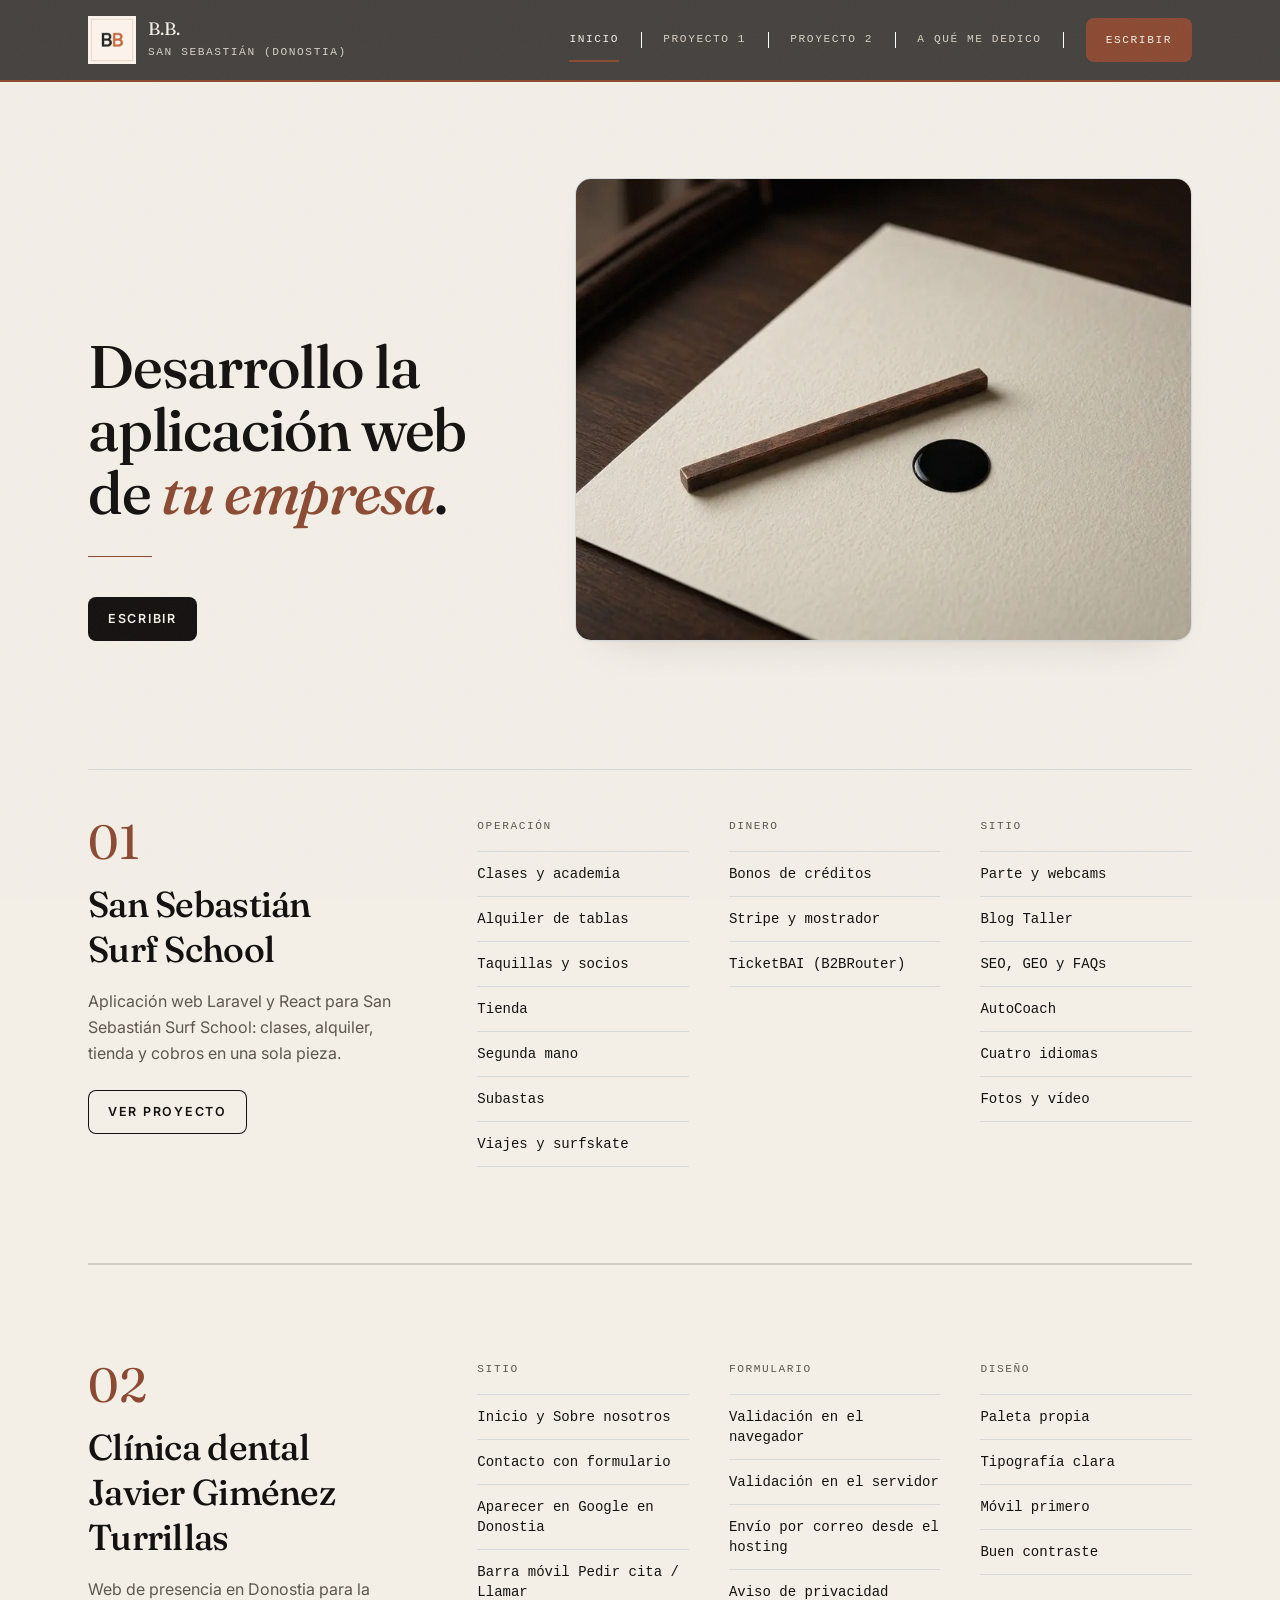
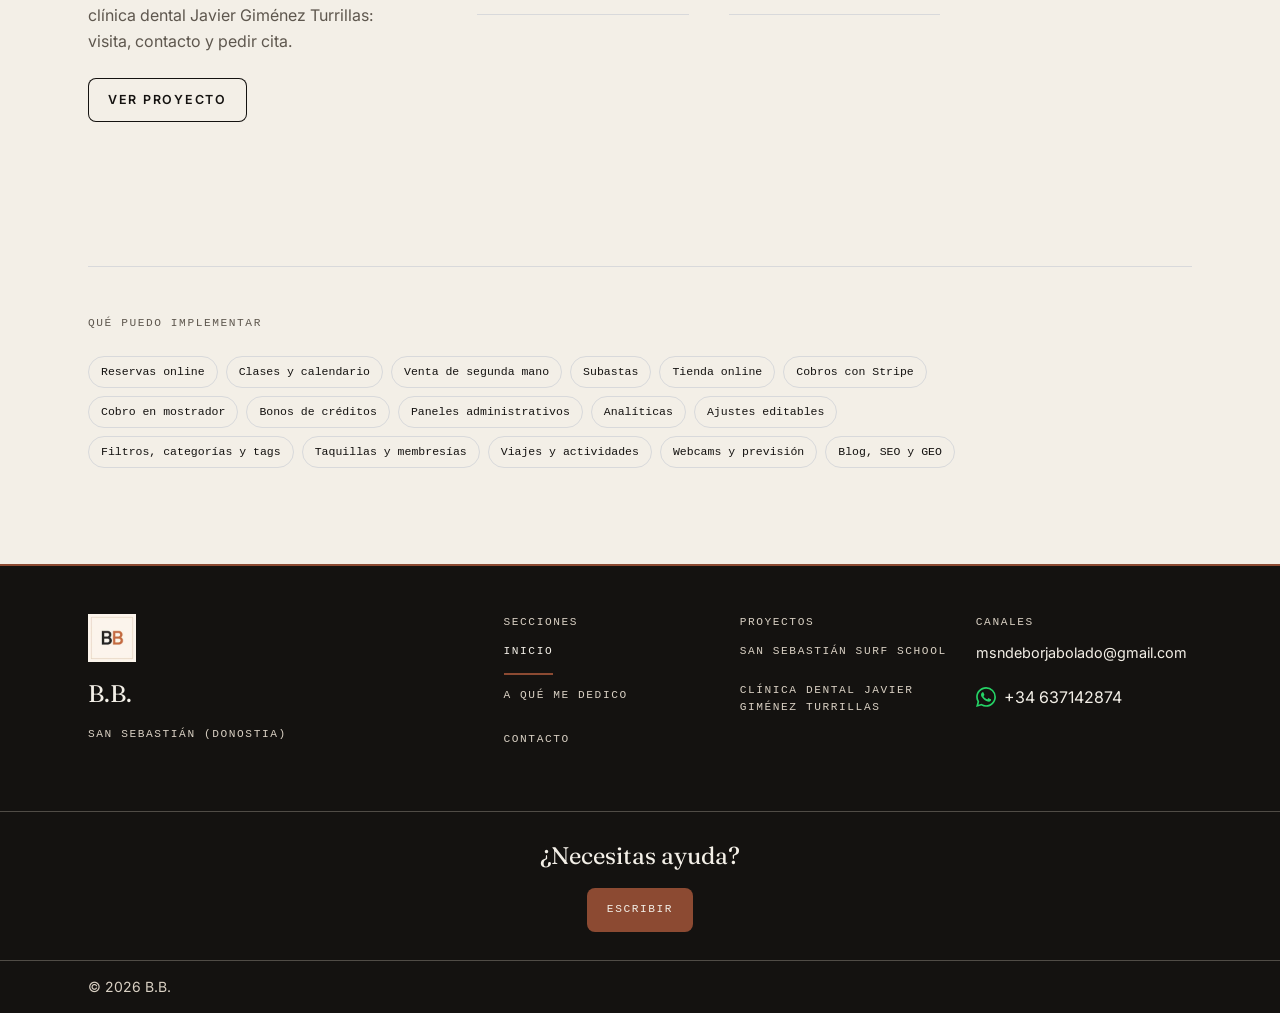
==== index.html @ 78222573 "Ficha clínica: rendimiento Lighthouse en lugar de «no se inventa». Co-authored-by: Cursor <cursorage" ====
<!DOCTYPE html><html lang="es"><head><meta charset="utf-8"><meta name="viewport" content="width=device-width"><meta name="description" content="Desarrollo la aplicación web de tu empresa en San Sebastián. Reservas, pagos, tienda y operativa en una sola pieza. Caso: San Sebastián Surf School."><link rel="preconnect" href="https://fonts.googleapis.com"><link rel="preconnect" href="https://fonts.gstatic.com" crossorigin><link rel="preload" as="style" href="https://fonts.googleapis.com/css2?family=Fraunces:ital,opsz,wght@0,9..144,300..700;1,9..144,300..700&family=Inter:wght@400;500;600;700&display=swap"><link href="https://fonts.googleapis.com/css2?family=Fraunces:ital,opsz,wght@0,9..144,300..700;1,9..144,300..700&family=Inter:wght@400;500;600;700&display=swap" rel="stylesheet" media="print" onload="this.media='all'"><noscript><link href="https://fonts.googleapis.com/css2?family=Fraunces:ital,opsz,wght@0,9..144,300..700;1,9..144,300..700&family=Inter:wght@400;500;600;700&display=swap" rel="stylesheet"></noscript><link rel="icon" type="image/png" href="/imagenes/logo-bb-32.png"><title>B.B. — Desarrollo de aplicaciones web en San Sebastián</title><meta property="og:type" content="website"><meta property="og:site_name" content="B.B."><meta property="og:title" content="B.B. — Desarrollo de aplicaciones web en San Sebastián"><meta property="og:description" content="Desarrollo la aplicación web de tu empresa en San Sebastián. Reservas, pagos, tienda y operativa en una sola pieza. Caso: San Sebastián Surf School."><meta property="og:locale" content="es_ES"><meta property="og:image" content="/imagenes/estudio-mesa.webp"><meta name="twitter:card" content="summary_large_image"><link rel="stylesheet" href="/_astro/Base.Cis2TcaR.css"></head><body class="flex min-h-dvh flex-col bg-paper text-ink antialiased"><div class="grain" aria-hidden="true"></div><div id="progreso" class="progress" aria-hidden="true"></div><a href="#contenido" class="sr-only focus:not-sr-only focus:absolute focus:left-4 focus:top-4 focus:z-10 focus:bg-paper focus:px-3 focus:py-2 focus:text-ink">Saltar al contenido</a><header id="cabecera" class="sticky top-0 z-50 border-b-2 border-accent glass-nav text-paper"><div class="mx-auto flex max-w-6xl items-center justify-between gap-x-8 px-6 py-4"><a href="/" class="inline-flex min-h-11 items-center gap-3"><img src="/imagenes/logo-bb.webp" alt="" width="48" height="48" class="h-12 w-12" decoding="async"><span><span class="block font-serif text-lg leading-none">B.B.</span><span class="kicker mt-1.5 block text-sand">San Sebastián (Donostia)</span></span></a><button type="button" id="menu-btn" class="menu-btn" aria-controls="menu-panel" aria-expanded="false" aria-label="Abrir menú"><span class="menu-btn-bars" aria-hidden="true"><span></span><span></span><span></span></span></button><nav id="menu-panel" class="site-nav" aria-label="Secciones"><ul class="nav-list"><li><a href="/" class="nav-link" aria-current="page">Inicio</a></li><li><a href="/proyectos/s4" class="nav-link">Proyecto 1</a></li><li><a href="/proyectos/clinica-dental-javier" class="nav-link">Proyecto 2</a></li><li><a href="/sobre" class="nav-link">A qué me dedico</a></li><li><a href="/contacto" class="btn-copper">Escribir</a></li></ul></nav></div></header><main id="contenido" class="mx-auto w-full max-w-6xl flex-1 px-6 py-16 md:py-24"><script type="application/ld+json">{"@context":"https://schema.org","@type":"ProfilePage","mainEntity":{"@type":"Person","name":"B.B.","jobTitle":"Desarrollador de aplicaciones web","description":"Desarrollo la aplicación web de tu empresa.","workLocation":{"@type":"Place","name":"San Sebastián (Donostia)"},"email":"mailto:msndeborjabolado@gmail.com","telephone":"+34 637142874","knowsLanguage":"es"}}</script><div class="grid items-end gap-12 lg:grid-cols-12 lg:gap-16"><div class="lg:col-span-5"><h1 class="font-serif text-5xl font-medium leading-[1.05] tracking-tight md:text-6xl" data-reveal>Desarrollo la aplicación web de <em class="em">tu empresa</em>.</h1><span class="mt-8 block h-px w-16 bg-accent" aria-hidden="true" data-reveal style="--rd:0.16s"></span><p class="mt-10" data-reveal style="--rd:0.24s"><a href="/contacto" class="btn">Escribir</a></p></div><figure class="lg:col-span-7" data-reveal style="--rd:0.16s"><img src="/imagenes/estudio-mesa.webp" srcset="/imagenes/estudio-mesa-800.webp 800w, /imagenes/estudio-mesa.webp 1200w" sizes="(max-width: 1024px) 100vw, 58vw" alt="Hoja de papel, una barra de cobre y un punto de tinta sobre mesa oscura." width="1200" height="900" class="aspect-[4/3] w-full object-cover" fetchpriority="high" decoding="async"></figure></div><section class="mt-24 border-t border-line pt-12 md:mt-32" aria-label="Proyectos"><ul data-reveal><li class="pb-16 md:pb-24"><div class="grid gap-10 lg:grid-cols-12 lg:items-start lg:gap-16"><div class="lg:col-span-4"><p class="font-serif text-5xl text-accent">01</p><h3 class="mt-4 font-serif text-4xl font-medium leading-tight tracking-tight"><a href="/proyectos/s4" class="group inline-flex items-baseline gap-3 no-underline hover:text-accent"><span>San Sebastián Surf School</span><span class="inline-block -translate-x-1 text-accent opacity-0 transition-all duration-300 group-hover:translate-x-0 group-hover:opacity-100" aria-hidden="true">→</span></a></h3><p class="mt-4 max-w-md leading-relaxed text-muted">Aplicación web Laravel y React para San Sebastián Surf School: clases, alquiler, tienda y cobros en una sola pieza.</p><p class="mt-6"><a href="/proyectos/s4" class="btn-line">Ver proyecto</a></p></div><div class="grid gap-10 sm:grid-cols-3 lg:col-span-8"><div><p class="kicker text-muted">Operación</p><ul class="mt-4 border-t border-line"><li class="border-b border-line py-3 font-mono text-sm text-ink">Clases y academia</li><li class="border-b border-line py-3 font-mono text-sm text-ink">Alquiler de tablas</li><li class="border-b border-line py-3 font-mono text-sm text-ink">Taquillas y socios</li><li class="border-b border-line py-3 font-mono text-sm text-ink">Tienda</li><li class="border-b border-line py-3 font-mono text-sm text-ink">Segunda mano</li><li class="border-b border-line py-3 font-mono text-sm text-ink">Subastas</li><li class="border-b border-line py-3 font-mono text-sm text-ink">Viajes y surfskate</li></ul></div><div><p class="kicker text-muted">Dinero</p><ul class="mt-4 border-t border-line"><li class="border-b border-line py-3 font-mono text-sm text-ink">Bonos de créditos</li><li class="border-b border-line py-3 font-mono text-sm text-ink">Stripe y mostrador</li><li class="border-b border-line py-3 font-mono text-sm text-ink">TicketBAI (B2BRouter)</li></ul></div><div><p class="kicker text-muted">Sitio</p><ul class="mt-4 border-t border-line"><li class="border-b border-line py-3 font-mono text-sm text-ink">Parte y webcams</li><li class="border-b border-line py-3 font-mono text-sm text-ink">Blog Taller</li><li class="border-b border-line py-3 font-mono text-sm text-ink">SEO, GEO y FAQs</li><li class="border-b border-line py-3 font-mono text-sm text-ink">AutoCoach</li><li class="border-b border-line py-3 font-mono text-sm text-ink">Cuatro idiomas</li><li class="border-b border-line py-3 font-mono text-sm text-ink">Fotos y vídeo</li></ul></div></div></div></li><li class="border-t-2 border-ink/15 py-16 md:py-24"><div class="grid gap-10 lg:grid-cols-12 lg:items-start lg:gap-16"><div class="lg:col-span-4"><p class="font-serif text-5xl text-accent">02</p><h3 class="mt-4 font-serif text-4xl font-medium leading-tight tracking-tight"><a href="/proyectos/clinica-dental-javier" class="group inline-flex items-baseline gap-3 no-underline hover:text-accent"><span>Clínica dental Javier Giménez Turrillas</span><span class="inline-block -translate-x-1 text-accent opacity-0 transition-all duration-300 group-hover:translate-x-0 group-hover:opacity-100" aria-hidden="true">→</span></a></h3><p class="mt-4 max-w-md leading-relaxed text-muted">Web de presencia en Donostia para la clínica dental Javier Giménez Turrillas: visita, contacto y pedir cita.</p><p class="mt-6"><a href="/proyectos/clinica-dental-javier" class="btn-line">Ver proyecto</a></p></div><div class="grid gap-10 sm:grid-cols-3 lg:col-span-8"><div><p class="kicker text-muted">Sitio</p><ul class="mt-4 border-t border-line"><li class="border-b border-line py-3 font-mono text-sm text-ink">Inicio y Sobre nosotros</li><li class="border-b border-line py-3 font-mono text-sm text-ink">Contacto con formulario</li><li class="border-b border-line py-3 font-mono text-sm text-ink">Aparecer en Google en Donostia</li><li class="border-b border-line py-3 font-mono text-sm text-ink">Barra móvil Pedir cita / Llamar</li></ul></div><div><p class="kicker text-muted">Formulario</p><ul class="mt-4 border-t border-line"><li class="border-b border-line py-3 font-mono text-sm text-ink">Validación en el navegador</li><li class="border-b border-line py-3 font-mono text-sm text-ink">Validación en el servidor</li><li class="border-b border-line py-3 font-mono text-sm text-ink">Envío por correo desde el hosting</li><li class="border-b border-line py-3 font-mono text-sm text-ink">Aviso de privacidad</li></ul></div><div><p class="kicker text-muted">Diseño</p><ul class="mt-4 border-t border-line"><li class="border-b border-line py-3 font-mono text-sm text-ink">Paleta propia</li><li class="border-b border-line py-3 font-mono text-sm text-ink">Tipografía clara</li><li class="border-b border-line py-3 font-mono text-sm text-ink">Móvil primero</li><li class="border-b border-line py-3 font-mono text-sm text-ink">Buen contraste</li></ul></div></div></div></li></ul></section><section class="mt-8 border-t border-line pt-12 md:mt-12" aria-labelledby="servicios"><h2 id="servicios" class="kicker text-muted">Qué puedo implementar</h2><ul class="mt-6 flex max-w-4xl flex-wrap gap-2"><li class="chip-wrap"><button type="button" class="chip" aria-describedby="servicio-tip-0" aria-expanded="false" data-chip-tip>Reservas online</button><div class="chip-tip" id="servicio-tip-0" role="tooltip"><p class="chip-tip-title">¿A qué me refiero?</p><p class="chip-tip-body">Que el cliente reserve desde la web: franjas, disponibilidad y confirmación, sin depender del teléfono.</p></div></li><li class="chip-wrap"><button type="button" class="chip" aria-describedby="servicio-tip-1" aria-expanded="false" data-chip-tip>Clases y calendario</button><div class="chip-tip" id="servicio-tip-1" role="tooltip"><p class="chip-tip-title">¿A qué me refiero?</p><p class="chip-tip-body">Horarios, plazas y tipos de alumno (guest, socio, VIP) en un calendario que el gestor puede operar.</p></div></li><li class="chip-wrap"><button type="button" class="chip" aria-describedby="servicio-tip-2" aria-expanded="false" data-chip-tip>Venta de segunda mano</button><div class="chip-tip" id="servicio-tip-2" role="tooltip"><p class="chip-tip-title">¿A qué me refiero?</p><p class="chip-tip-body">Catálogo de material usado con estados (disponible, reservada, vendida) y gestión desde el panel.</p></div></li><li class="chip-wrap"><button type="button" class="chip" aria-describedby="servicio-tip-3" aria-expanded="false" data-chip-tip>Subastas</button><div class="chip-tip" id="servicio-tip-3" role="tooltip"><p class="chip-tip-title">¿A qué me refiero?</p><p class="chip-tip-body">Lotes con pujas, cierre, adjudicación y cobro al ganador — online o en metálico.</p></div></li><li class="chip-wrap"><button type="button" class="chip" aria-describedby="servicio-tip-4" aria-expanded="false" data-chip-tip>Tienda online</button><div class="chip-tip" id="servicio-tip-4" role="tooltip"><p class="chip-tip-title">¿A qué me refiero?</p><p class="chip-tip-body">Catálogo, ficha, carrito y pedido: el cliente compra y tú marcas la entrega.</p></div></li><li class="chip-wrap"><button type="button" class="chip" aria-describedby="servicio-tip-5" aria-expanded="false" data-chip-tip>Cobros con Stripe</button><div class="chip-tip" id="servicio-tip-5" role="tooltip"><p class="chip-tip-title">¿A qué me refiero?</p><p class="chip-tip-body">Pago con tarjeta en la web, webhooks y recibo. El dinero entra sin cuadrar a mano.</p></div></li><li class="chip-wrap"><button type="button" class="chip" aria-describedby="servicio-tip-6" aria-expanded="false" data-chip-tip>Cobro en mostrador</button><div class="chip-tip" id="servicio-tip-6" role="tooltip"><p class="chip-tip-title">¿A qué me refiero?</p><p class="chip-tip-body">Datáfono o efectivo en el local, con ticket y enlace a la operativa del día.</p></div></li><li class="chip-wrap"><button type="button" class="chip" aria-describedby="servicio-tip-7" aria-expanded="false" data-chip-tip>Bonos de créditos</button><div class="chip-tip" id="servicio-tip-7" role="tooltip"><p class="chip-tip-title">¿A qué me refiero?</p><p class="chip-tip-body">Packs de créditos para clases u otros servicios, con saldo y cortesías desde admin.</p></div></li><li class="chip-wrap"><button type="button" class="chip" aria-describedby="servicio-tip-8" aria-expanded="false" data-chip-tip>Paneles administrativos</button><div class="chip-tip" id="servicio-tip-8" role="tooltip"><p class="chip-tip-title">¿A qué me refiero?</p><p class="chip-tip-body">La trastienda: usuarios, pedidos, equipo, tareas del día y el resto de la operativa.</p></div></li><li class="chip-wrap"><button type="button" class="chip" aria-describedby="servicio-tip-9" aria-expanded="false" data-chip-tip>Analíticas</button><div class="chip-tip" id="servicio-tip-9" role="tooltip"><p class="chip-tip-title">¿A qué me refiero?</p><p class="chip-tip-body">Informes de ingresos, KPIs y deuda: ver qué rinde sin exportar a Excel a ciegas.</p></div></li><li class="chip-wrap"><button type="button" class="chip" aria-describedby="servicio-tip-10" aria-expanded="false" data-chip-tip>Ajustes editables</button><div class="chip-tip" id="servicio-tip-10" role="tooltip"><p class="chip-tip-title">¿A qué me refiero?</p><p class="chip-tip-body">Logo, slogan, teléfonos, redes, personal activo/inactivo y otros datos de la empresa, cambiables desde un panel sin tocar código.</p></div></li><li class="chip-wrap"><button type="button" class="chip" aria-describedby="servicio-tip-11" aria-expanded="false" data-chip-tip>Filtros, categorías y tags</button><div class="chip-tip" id="servicio-tip-11" role="tooltip"><p class="chip-tip-title">¿A qué me refiero?</p><p class="chip-tip-body">Que organices el catálogo o el contenido a tu manera: crear, editar y cruzar filtros, categorías y etiquetas desde el panel.</p></div></li><li class="chip-wrap"><button type="button" class="chip" aria-describedby="servicio-tip-12" aria-expanded="false" data-chip-tip>Taquillas y membresías</button><div class="chip-tip" id="servicio-tip-12" role="tooltip"><p class="chip-tip-title">¿A qué me refiero?</p><p class="chip-tip-body">Planes, cuotas, ocupación, alta/baja y membresía VIP (con taquilla virtual si hace falta).</p></div></li><li class="chip-wrap"><button type="button" class="chip" aria-describedby="servicio-tip-13" aria-expanded="false" data-chip-tip>Viajes y actividades</button><div class="chip-tip" id="servicio-tip-13" role="tooltip"><p class="chip-tip-title">¿A qué me refiero?</p><p class="chip-tip-body">Inscripción a trips u otras actividades, con confirmación de asistencia o reembolso.</p></div></li><li class="chip-wrap"><button type="button" class="chip" aria-describedby="servicio-tip-14" aria-expanded="false" data-chip-tip>Webcams y previsión</button><div class="chip-tip" id="servicio-tip-14" role="tooltip"><p class="chip-tip-title">¿A qué me refiero?</p><p class="chip-tip-body">Cámaras de la playa, parte del día y previsión: el cliente decide si sale al agua.</p></div></li><li class="chip-wrap"><button type="button" class="chip" aria-describedby="servicio-tip-15" aria-expanded="false" data-chip-tip>Blog, SEO y GEO</button><div class="chip-tip" id="servicio-tip-15" role="tooltip"><p class="chip-tip-title">¿A qué me refiero?</p><p class="chip-tip-body">Contenidos y fichas locales (títulos, Schema, FAQs) para que te encuentren en tu zona.</p></div></li></ul></section><script type="module">var e=document.querySelectorAll(`.chip-wrap`);e.forEach(t=>{let n=t.querySelector(`[data-chip-tip]`);n instanceof HTMLButtonElement&&n.addEventListener(`click`,r=>{r.stopPropagation();let i=t.classList.toggle(`is-open`);n.setAttribute(`aria-expanded`,i?`true`:`false`),e.forEach(e=>{if(e===t)return;e.classList.remove(`is-open`);let n=e.querySelector(`[data-chip-tip]`);n instanceof HTMLButtonElement&&n.setAttribute(`aria-expanded`,`false`)})})}),document.addEventListener(`click`,()=>{e.forEach(e=>{e.classList.remove(`is-open`);let t=e.querySelector(`[data-chip-tip]`);t instanceof HTMLButtonElement&&t.setAttribute(`aria-expanded`,`false`)})});</script></main><footer class="site-footer border-t-2 border-accent bg-ink text-paper"><div class="footer-grid mx-auto max-w-6xl px-6 py-10 md:py-12"><div class="footer-brand"><img src="/imagenes/logo-bb.webp" alt="" width="48" height="48" class="h-12 w-12" decoding="async" loading="lazy"><p class="mt-4 font-serif text-2xl">B.B.</p><p class="kicker mt-4 text-sand">San Sebastián (Donostia)</p></div><div class="footer-cols"><div><p class="kicker text-sand">Secciones</p><ul class="footer-list mt-3"><li><a class="nav-link" href="/" aria-current="page">Inicio</a></li><li><a class="nav-link" href="/sobre">A qué me dedico</a></li><li><a class="nav-link" href="/contacto">Contacto</a></li></ul></div><div><p class="kicker text-sand">Proyectos</p><ul class="footer-list mt-3"><li><a class="nav-link" href="/proyectos/s4">San Sebastián Surf School</a></li><li><a class="nav-link" href="/proyectos/clinica-dental-javier">Clínica dental Javier Giménez Turrillas</a></li></ul></div><div class="footer-canales"><p class="kicker text-sand">Canales</p><ul class="footer-list mt-3"><li><a class="chrome-link footer-mail" href="mailto:msndeborjabolado@gmail.com">msndeborjabolado@gmail.com</a></li><li><a class="chrome-link gap-2" href="https://wa.me/34637142874" aria-label="WhatsApp +34 637142874"><svg viewBox="0 0 24 24" fill="currentColor" class="wa-mark h-5 w-5 shrink-0" aria-hidden="true"><path d="M17.472 14.382c-.297-.149-1.758-.867-2.03-.967-.273-.099-.471-.148-.67.15-.197.297-.767.966-.94 1.164-.173.199-.347.223-.644.075-.297-.15-1.255-.463-2.39-1.475-.883-.788-1.48-1.761-1.653-2.059-.173-.297-.018-.458.13-.606.134-.133.297-.347.446-.52.149-.174.198-.298.297-.497.1-.198.05-.371-.025-.52-.075-.149-.669-1.612-.916-2.207-.242-.579-.487-.5-.669-.51-.173-.008-.371-.01-.57-.01-.198 0-.52.074-.792.372-.272.297-1.04 1.016-1.04 2.479 0 1.462 1.065 2.875 1.213 3.074.149.198 2.096 3.2 5.077 4.487.709.306 1.262.489 1.694.625.712.227 1.36.195 1.871.118.571-.085 1.758-.719 2.006-1.413.248-.694.248-1.289.173-1.413-.074-.124-.272-.198-.57-.347m-5.421 7.403h-.004a9.87 9.87 0 01-5.031-1.378l-.361-.214-3.741.982.998-3.648-.235-.374a9.86 9.86 0 01-1.51-5.26c.001-5.45 4.436-9.884 9.888-9.884 2.64 0 5.122 1.03 6.988 2.898a9.825 9.825 0 012.893 6.994c-.003 5.45-4.437 9.884-9.885 9.884m8.413-18.297A11.815 11.815 0 0012.05 0C5.495 0 .16 5.335.157 11.892c0 2.096.547 4.142 1.588 5.945L.057 24l6.305-1.654a11.882 11.882 0 005.683 1.448h.005c6.554 0 11.89-5.335 11.893-11.893a11.821 11.821 0 00-3.48-8.413z"></path></svg><span>+34 637142874</span></a></li></ul></div></div></div><div class="border-t border-sand/30"><div class="footer-cta mx-auto flex max-w-6xl flex-col items-center gap-4 px-6 py-7 text-center"><p class="font-serif text-xl sm:text-2xl">¿Necesitas ayuda?</p><a href="/contacto" class="btn-copper">Escribir</a></div></div><div class="border-t border-sand/30"><p class="mx-auto max-w-6xl px-6 py-4 text-center text-sm text-sand sm:text-left">© 2026 B.B.</p></div></footer><script>
      // Sombra de la cabecera al hacer scroll
      const cabecera = document.getElementById('cabecera');
      const onScroll = () => {
        if (cabecera) cabecera.classList.toggle('scrolled', window.scrollY > 6);
      };
      onScroll();
      addEventListener('scroll', onScroll, { passive: true });

      // Barra de progreso de lectura
      const progreso = document.getElementById('progreso');
      if (progreso) {
        const pintar = () => {
          const doc = document.documentElement;
          const max = doc.scrollHeight - doc.clientHeight;
          const ratio = max > 0 ? doc.scrollTop / max : 0;
          progreso.style.transform = `scaleX(${ratio})`;
        };
        pintar();
        addEventListener('scroll', pintar, { passive: true });
        addEventListener('resize', pintar, { passive: true });
      }

      // Menú móvil (tres rayas)
      const menuBtn = document.getElementById('menu-btn');
      const menuPanel = document.getElementById('menu-panel');
      if (menuBtn && menuPanel && cabecera) {
        const cerrar = () => {
          cabecera.classList.remove('menu-open');
          menuBtn.setAttribute('aria-expanded', 'false');
          menuBtn.setAttribute('aria-label', 'Abrir menú');
        };
        const abrir = () => {
          cabecera.classList.add('menu-open');
          menuBtn.setAttribute('aria-expanded', 'true');
          menuBtn.setAttribute('aria-label', 'Cerrar menú');
        };
        menuBtn.addEventListener('click', () => {
          if (cabecera.classList.contains('menu-open')) cerrar();
          else abrir();
        });
        menuPanel.querySelectorAll('a').forEach((a) => a.addEventListener('click', cerrar));
        addEventListener('keydown', (e) => {
          if (e.key === 'Escape') cerrar();
        });
        addEventListener(
          'resize',
          () => {
            if (window.matchMedia('(min-width: 901px)').matches) cerrar();
          },
          { passive: true },
        );
      }
    </script></body></html>
---- _astro/Base.Cis2TcaR.css ----
/*! tailwindcss v4.3.3 | MIT License | https://tailwindcss.com */
@layer properties{@supports (((-webkit-hyphens:none)) and (not (margin-trim:inline))) or ((-moz-orient:inline) and (not (color:rgb(from red r g b)))){*,:before,:after,::backdrop{--tw-translate-x:0;--tw-translate-y:0;--tw-translate-z:0;--tw-rotate-x:initial;--tw-rotate-y:initial;--tw-rotate-z:initial;--tw-skew-x:initial;--tw-skew-y:initial;--tw-space-y-reverse:0;--tw-divide-y-reverse:0;--tw-border-style:solid;--tw-leading:initial;--tw-font-weight:initial;--tw-tracking:initial;--tw-outline-style:solid;--tw-blur:initial;--tw-brightness:initial;--tw-contrast:initial;--tw-grayscale:initial;--tw-hue-rotate:initial;--tw-invert:initial;--tw-opacity:initial;--tw-saturate:initial;--tw-sepia:initial;--tw-drop-shadow:initial;--tw-drop-shadow-color:initial;--tw-drop-shadow-alpha:100%;--tw-drop-shadow-size:initial;--tw-duration:initial;--tw-ease:initial}}}@layer theme{:root,:host{--font-sans:"Inter", system-ui, sans-serif;--font-serif:"Fraunces", "Iowan Old Style", Georgia, serif;--font-mono:ui-monospace, "Cascadia Mono", "Segoe UI Mono", Consolas, monospace;--color-red-700:oklch(50.5% .213 27.518);--color-orange-50:oklch(98% .016 73.684);--color-orange-700:oklch(55.3% .195 38.402);--color-amber-50:oklch(98.7% .022 95.277);--color-lime-400:oklch(84.1% .238 128.85);--color-green-700:oklch(52.7% .154 150.069);--color-teal-600:oklch(60% .118 184.704);--color-cyan-500:oklch(71.5% .143 215.221);--color-blue-200:oklch(88.2% .059 254.128);--color-blue-900:oklch(37.9% .146 265.522);--color-gray-50:oklch(98.5% .002 247.839);--color-gray-100:oklch(96.7% .003 264.542);--color-gray-200:oklch(92.8% .006 264.531);--color-gray-300:oklch(87.2% .01 258.338);--color-gray-400:oklch(70.7% .022 261.325);--color-gray-500:oklch(55.1% .027 264.364);--color-gray-600:oklch(44.6% .03 256.802);--color-gray-700:oklch(37.3% .034 259.733);--color-gray-800:oklch(27.8% .033 256.848);--color-gray-900:oklch(21% .034 264.665);--color-white:#fff;--spacing:.25rem;--container-md:28rem;--container-2xl:42rem;--container-3xl:48rem;--container-4xl:56rem;--container-6xl:72rem;--text-sm:.875rem;--text-sm--line-height:calc(1.25 / .875);--text-base:1rem;--text-base--line-height:calc(1.5 / 1);--text-lg:1.125rem;--text-lg--line-height:calc(1.75 / 1.125);--text-xl:1.25rem;--text-xl--line-height:calc(1.75 / 1.25);--text-2xl:1.5rem;--text-2xl--line-height:calc(2 / 1.5);--text-3xl:1.875rem;--text-3xl--line-height:calc(2.25 / 1.875);--text-4xl:2.25rem;--text-4xl--line-height:calc(2.5 / 2.25);--text-5xl:3rem;--text-5xl--line-height:1;--text-6xl:3.75rem;--text-6xl--line-height:1;--font-weight-medium:500;--tracking-tight:-.025em;--leading-tight:1.25;--leading-relaxed:1.625;--ease-in:cubic-bezier(.4, 0, 1, 1);--ease-out:cubic-bezier(0, 0, .2, 1);--default-transition-duration:.15s;--default-transition-timing-function:cubic-bezier(.4, 0, .2, 1);--default-font-family:var(--font-sans);--default-mono-font-family:var(--font-mono);--color-paper:#f3efe7;--color-ink:#141210;--color-muted:#5e574e;--color-line:#d8d9db;--color-accent:#8c4a32;--color-sand:#d9d0c3}}@layer base{*,:after,:before,::backdrop{box-sizing:border-box;border:0 solid;margin:0;padding:0}::file-selector-button{box-sizing:border-box;border:0 solid;margin:0;padding:0}html,:host{-webkit-text-size-adjust:100%;tab-size:4;line-height:1.5;font-family:var(--default-font-family,-apple-system, BlinkMacSystemFont, "Segoe UI", Roboto, "Helvetica Neue", "Noto Sans", Arial, sans-serif, "Apple Color Emoji", "Segoe UI Emoji", "Segoe UI Symbol", "Noto Color Emoji");font-feature-settings:var(--default-font-feature-settings,normal);font-variation-settings:var(--default-font-variation-settings,normal);-webkit-tap-highlight-color:transparent}hr{height:0;color:inherit;border-top-width:1px}abbr:where([title]){text-decoration:underline dotted}h1,h2,h3,h4,h5,h6{font-size:inherit;font-weight:inherit}a{color:inherit;-webkit-text-decoration:inherit;-webkit-text-decoration:inherit;-webkit-text-decoration:inherit;text-decoration:inherit}b,strong{font-weight:bolder}code,kbd,samp,pre{font-family:var(--default-mono-font-family,ui-monospace, SFMono-Regular, Menlo, Monaco, Consolas, "Liberation Mono", "Courier New", monospace);font-feature-settings:var(--default-mono-font-feature-settings,normal);font-variation-settings:var(--default-mono-font-variation-settings,normal);font-size:1em}small{font-size:80%}sub,sup{vertical-align:baseline;font-size:75%;line-height:0;position:relative}sub{bottom:-.25em}sup{top:-.5em}table{text-indent:0;border-color:inherit;border-collapse:collapse}:-moz-focusring:where(:not(iframe)){outline:auto}progress{vertical-align:baseline}summary{display:list-item}ol,ul,menu{list-style:none}img,svg,video,canvas,audio,iframe,embed,object{vertical-align:middle;display:block}img,video{max-width:100%;height:auto}button,input,select,optgroup,textarea{font:inherit;font-feature-settings:inherit;font-variation-settings:inherit;letter-spacing:inherit;color:inherit;opacity:1;background-color:#0000;border-radius:0}::file-selector-button{font:inherit;font-feature-settings:inherit;font-variation-settings:inherit;letter-spacing:inherit;color:inherit;opacity:1;background-color:#0000;border-radius:0}:where(select:is([multiple],[size])) optgroup{font-weight:bolder}:where(select:is([multiple],[size])) optgroup option{padding-inline-start:20px}::file-selector-button{margin-inline-end:4px}::placeholder{opacity:1}@supports (not ((-webkit-appearance:-apple-pay-button))) or (contain-intrinsic-size:1px){::placeholder{color:currentColor}@supports (color:color-mix(in lab, red, red)){::placeholder{color:color-mix(in oklab, currentcolor 50%, transparent)}}}textarea{resize:vertical}::-webkit-search-decoration{-webkit-appearance:none}::-webkit-date-and-time-value{min-height:1lh;text-align:inherit}::-webkit-datetime-edit{display:inline-flex}::-webkit-datetime-edit-fields-wrapper{padding:0}::-webkit-datetime-edit{padding-block:0}::-webkit-datetime-edit-year-field{padding-block:0}::-webkit-datetime-edit-month-field{padding-block:0}::-webkit-datetime-edit-day-field{padding-block:0}::-webkit-datetime-edit-hour-field{padding-block:0}::-webkit-datetime-edit-minute-field{padding-block:0}::-webkit-datetime-edit-second-field{padding-block:0}::-webkit-datetime-edit-millisecond-field{padding-block:0}::-webkit-datetime-edit-meridiem-field{padding-block:0}::-webkit-calendar-picker-indicator{line-height:1}:-moz-ui-invalid{box-shadow:none}button,input:where([type=button],[type=reset],[type=submit]){appearance:button}::file-selector-button{appearance:button}::-webkit-inner-spin-button{height:auto}::-webkit-outer-spin-button{height:auto}[hidden]:where(:not([hidden=until-found])){display:none!important}}@layer components;@layer utilities{.\@container{container-type:inline-size}.visible{visibility:visible}.sr-only{clip-path:inset(50%);white-space:nowrap;border-width:0;width:1px;height:1px;margin:-1px;padding:0;position:absolute;overflow:hidden}.relative{position:relative}.static{position:static}.sticky{position:sticky}.top-0{top:0}.isolate{isolation:isolate}.z-50{z-index:50}.container{width:100%}@media (width>=40rem){.container{max-width:40rem}}@media (width>=48rem){.container{max-width:48rem}}@media (width>=64rem){.container{max-width:64rem}}@media (width>=80rem){.container{max-width:80rem}}@media (width>=96rem){.container{max-width:96rem}}.mx-auto{margin-inline:auto}.mt-1\.5{margin-top:calc(var(--spacing) * 1.5)}.mt-2{margin-top:calc(var(--spacing) * 2)}.mt-3{margin-top:calc(var(--spacing) * 3)}.mt-4{margin-top:calc(var(--spacing) * 4)}.mt-5{margin-top:calc(var(--spacing) * 5)}.mt-6{margin-top:calc(var(--spacing) * 6)}.mt-8{margin-top:calc(var(--spacing) * 8)}.mt-10{margin-top:calc(var(--spacing) * 10)}.mt-12{margin-top:calc(var(--spacing) * 12)}.mt-14{margin-top:calc(var(--spacing) * 14)}.mt-16{margin-top:calc(var(--spacing) * 16)}.mt-20{margin-top:calc(var(--spacing) * 20)}.mt-24{margin-top:calc(var(--spacing) * 24)}.ml-2{margin-left:calc(var(--spacing) * 2)}.block{display:block}.contents{display:contents}.flex{display:flex}.grid{display:grid}.hidden{display:none}.inline{display:inline}.inline-block{display:inline-block}.inline-flex{display:inline-flex}.list-item{display:list-item}.table{display:table}.aspect-\[4\/3\]{aspect-ratio:4/3}.aspect-\[16\/10\]{aspect-ratio:16/10}.h-5{height:calc(var(--spacing) * 5)}.h-12{height:calc(var(--spacing) * 12)}.h-px{height:1px}.min-h-11{min-height:calc(var(--spacing) * 11)}.min-h-dvh{min-height:100dvh}.w-5{width:calc(var(--spacing) * 5)}.w-12{width:calc(var(--spacing) * 12)}.w-16{width:calc(var(--spacing) * 16)}.w-full{width:100%}.max-w-2xl{max-width:var(--container-2xl)}.max-w-3xl{max-width:var(--container-3xl)}.max-w-4xl{max-width:var(--container-4xl)}.max-w-6xl{max-width:var(--container-6xl)}.max-w-md{max-width:var(--container-md)}.min-w-0{min-width:0}.flex-1{flex:1}.flex-shrink,.shrink{flex-shrink:1}.shrink-0{flex-shrink:0}.grow{flex-grow:1}.border-collapse{border-collapse:collapse}.-translate-x-1{--tw-translate-x:calc(var(--spacing) * -1);translate:var(--tw-translate-x) var(--tw-translate-y)}.transform{transform:var(--tw-rotate-x,) var(--tw-rotate-y,) var(--tw-rotate-z,) var(--tw-skew-x,) var(--tw-skew-y,)}.resize{resize:both}.flex-col{flex-direction:column}.flex-wrap{flex-wrap:wrap}.items-baseline{align-items:baseline}.items-center{align-items:center}.items-end{align-items:flex-end}.justify-between{justify-content:space-between}.justify-center{justify-content:center}.gap-2{gap:calc(var(--spacing) * 2)}.gap-3{gap:calc(var(--spacing) * 3)}.gap-4{gap:calc(var(--spacing) * 4)}.gap-5{gap:calc(var(--spacing) * 5)}.gap-6{gap:calc(var(--spacing) * 6)}.gap-10{gap:calc(var(--spacing) * 10)}.gap-12{gap:calc(var(--spacing) * 12)}:where(.space-y-4>:not(:last-child)){--tw-space-y-reverse:0;margin-block-start:calc(calc(var(--spacing) * 4) * var(--tw-space-y-reverse));margin-block-end:calc(calc(var(--spacing) * 4) * calc(1 - var(--tw-space-y-reverse)))}.gap-x-8{column-gap:calc(var(--spacing) * 8)}:where(.divide-y>:not(:last-child)){--tw-divide-y-reverse:0;border-bottom-style:var(--tw-border-style);border-top-style:var(--tw-border-style);border-top-width:calc(1px * var(--tw-divide-y-reverse));border-bottom-width:calc(1px * calc(1 - var(--tw-divide-y-reverse)))}.border{border-style:var(--tw-border-style);border-width:1px}.border-t{border-top-style:var(--tw-border-style);border-top-width:1px}.border-t-2{border-top-style:var(--tw-border-style);border-top-width:2px}.border-b{border-bottom-style:var(--tw-border-style);border-bottom-width:1px}.border-b-2{border-bottom-style:var(--tw-border-style);border-bottom-width:2px}.border-accent{border-color:var(--color-accent)}.border-ink\/15{border-color:#14121026}@supports (color:color-mix(in lab, red, red)){.border-ink\/15{border-color:color-mix(in oklab, var(--color-ink) 15%, transparent)}}.border-line{border-color:var(--color-line)}.border-sand\/30{border-color:#d9d0c34d}@supports (color:color-mix(in lab, red, red)){.border-sand\/30{border-color:color-mix(in oklab, var(--color-sand) 30%, transparent)}}.bg-accent{background-color:var(--color-accent)}.bg-ink{background-color:var(--color-ink)}.bg-paper{background-color:var(--color-paper)}.object-cover{object-fit:cover}.object-top{object-position:top}.px-4{padding-inline:calc(var(--spacing) * 4)}.px-6{padding-inline:calc(var(--spacing) * 6)}.py-3{padding-block:calc(var(--spacing) * 3)}.py-4{padding-block:calc(var(--spacing) * 4)}.py-7{padding-block:calc(var(--spacing) * 7)}.py-10{padding-block:calc(var(--spacing) * 10)}.py-16{padding-block:calc(var(--spacing) * 16)}.pt-10{padding-top:calc(var(--spacing) * 10)}.pt-12{padding-top:calc(var(--spacing) * 12)}.pb-16{padding-bottom:calc(var(--spacing) * 16)}.text-center{text-align:center}.font-mono{font-family:var(--font-mono)}.font-serif{font-family:var(--font-serif)}.text-2xl{font-size:var(--text-2xl);line-height:var(--tw-leading,var(--text-2xl--line-height))}.text-3xl{font-size:var(--text-3xl);line-height:var(--tw-leading,var(--text-3xl--line-height))}.text-4xl{font-size:var(--text-4xl);line-height:var(--tw-leading,var(--text-4xl--line-height))}.text-5xl{font-size:var(--text-5xl);line-height:var(--tw-leading,var(--text-5xl--line-height))}.text-base{font-size:var(--text-base);line-height:var(--tw-leading,var(--text-base--line-height))}.text-lg{font-size:var(--text-lg);line-height:var(--tw-leading,var(--text-lg--line-height))}.text-sm{font-size:var(--text-sm);line-height:var(--tw-leading,var(--text-sm--line-height))}.text-xl{font-size:var(--text-xl);line-height:var(--tw-leading,var(--text-xl--line-height))}.leading-\[1\.05\]{--tw-leading:1.05;line-height:1.05}.leading-none{--tw-leading:1;line-height:1}.leading-relaxed{--tw-leading:var(--leading-relaxed);line-height:var(--leading-relaxed)}.leading-tight{--tw-leading:var(--leading-tight);line-height:var(--leading-tight)}.font-medium{--tw-font-weight:var(--font-weight-medium);font-weight:var(--font-weight-medium)}.tracking-tight{--tw-tracking:var(--tracking-tight);letter-spacing:var(--tracking-tight)}.text-wrap{text-wrap:wrap}.text-accent{color:var(--color-accent)}.text-ink{color:var(--color-ink)}.text-muted{color:var(--color-muted)}.text-paper{color:var(--color-paper)}.text-sand{color:var(--color-sand)}.text-sand\/80{color:#d9d0c3cc}@supports (color:color-mix(in lab, red, red)){.text-sand\/80{color:color-mix(in oklab, var(--color-sand) 80%, transparent)}}.no-underline{text-decoration-line:none}.underline{text-decoration-line:underline}.decoration-accent{-webkit-text-decoration-color:var(--color-accent);-webkit-text-decoration-color:var(--color-accent);text-decoration-color:var(--color-accent)}.underline-offset-4{text-underline-offset:4px}.antialiased{-webkit-font-smoothing:antialiased;-moz-osx-font-smoothing:grayscale}.opacity-0{opacity:0}.outline{outline-style:var(--tw-outline-style);outline-width:1px}.invert{--tw-invert:invert(100%);filter:var(--tw-blur,) var(--tw-brightness,) var(--tw-contrast,) var(--tw-grayscale,) var(--tw-hue-rotate,) var(--tw-invert,) var(--tw-saturate,) var(--tw-sepia,) var(--tw-drop-shadow,)}.filter{filter:var(--tw-blur,) var(--tw-brightness,) var(--tw-contrast,) var(--tw-grayscale,) var(--tw-hue-rotate,) var(--tw-invert,) var(--tw-saturate,) var(--tw-sepia,) var(--tw-drop-shadow,)}.transition{transition-property:color,background-color,border-color,outline-color,text-decoration-color,fill,stroke,--tw-gradient-from,--tw-gradient-via,--tw-gradient-to,opacity,box-shadow,transform,translate,scale,rotate,filter,-webkit-backdrop-filter,backdrop-filter,display,content-visibility,overlay,pointer-events;transition-timing-function:var(--tw-ease,var(--default-transition-timing-function));transition-duration:var(--tw-duration,var(--default-transition-duration))}.transition-all{transition-property:all;transition-timing-function:var(--tw-ease,var(--default-transition-timing-function));transition-duration:var(--tw-duration,var(--default-transition-duration))}.duration-300{--tw-duration:.3s;transition-duration:.3s}.ease-in{--tw-ease:var(--ease-in);transition-timing-function:var(--ease-in)}.ease-out{--tw-ease:var(--ease-out);transition-timing-function:var(--ease-out)}.\[xml\:lang\]{xml:lang}@media (hover:hover){.group-hover\:translate-x-0:is(:where(.group):hover *){--tw-translate-x:0px;translate:var(--tw-translate-x) var(--tw-translate-y)}.group-hover\:opacity-100:is(:where(.group):hover *){opacity:1}.hover\:text-accent:hover{color:var(--color-accent)}}.focus\:not-sr-only:focus{clip-path:none;white-space:normal;width:auto;height:auto;margin:0;padding:0;position:static;overflow:visible}.focus\:absolute:focus{position:absolute}.focus\:top-4:focus{top:calc(var(--spacing) * 4)}.focus\:left-4:focus{left:calc(var(--spacing) * 4)}.focus\:z-10:focus{z-index:10}.focus\:bg-paper:focus{background-color:var(--color-paper)}.focus\:px-3:focus{padding-inline:calc(var(--spacing) * 3)}.focus\:py-2:focus{padding-block:calc(var(--spacing) * 2)}.focus\:text-ink:focus{color:var(--color-ink)}@media (width>=40rem){.sm\:grid-cols-2{grid-template-columns:repeat(2,minmax(0,1fr))}.sm\:grid-cols-3{grid-template-columns:repeat(3,minmax(0,1fr))}.sm\:text-left{text-align:left}.sm\:text-2xl{font-size:var(--text-2xl);line-height:var(--tw-leading,var(--text-2xl--line-height))}}@media (width>=48rem){.md\:mt-12{margin-top:calc(var(--spacing) * 12)}.md\:mt-32{margin-top:calc(var(--spacing) * 32)}.md\:py-12{padding-block:calc(var(--spacing) * 12)}.md\:py-24{padding-block:calc(var(--spacing) * 24)}.md\:pb-24{padding-bottom:calc(var(--spacing) * 24)}.md\:text-5xl{font-size:var(--text-5xl);line-height:var(--tw-leading,var(--text-5xl--line-height))}.md\:text-6xl{font-size:var(--text-6xl);line-height:var(--tw-leading,var(--text-6xl--line-height))}.md\:text-lg{font-size:var(--text-lg);line-height:var(--tw-leading,var(--text-lg--line-height))}}@media (width>=64rem){.lg\:col-span-4{grid-column:span 4/span 4}.lg\:col-span-5{grid-column:span 5/span 5}.lg\:col-span-7{grid-column:span 7/span 7}.lg\:col-span-8{grid-column:span 8/span 8}.lg\:mt-12{margin-top:calc(var(--spacing) * 12)}.lg\:grid-cols-12{grid-template-columns:repeat(12,minmax(0,1fr))}.lg\:items-start{align-items:flex-start}.lg\:gap-14{gap:calc(var(--spacing) * 14)}.lg\:gap-16{gap:calc(var(--spacing) * 16)}.lg\:text-6xl{font-size:var(--text-6xl);line-height:var(--tw-leading,var(--text-6xl--line-height))}}}html{scroll-behavior:smooth;font-size:15px;overflow-x:clip}@media (width>=768px){html{font-size:16px}}body{background:var(--color-paper);color:var(--color-ink);font-family:var(--font-sans);font-optical-sizing:auto;overflow-x:clip}h1,h2,h3{font-family:var(--font-serif);letter-spacing:-.02em;text-wrap:balance}p{text-wrap:pretty}::selection{background:var(--color-accent);color:var(--color-paper)}:focus-visible{outline:2px solid var(--color-accent);outline-offset:3px}a,.btn,.btn-line,.btn-copper,.nav-link,.chrome-link,.chip{transition:color .15s,background-color .15s,border-color .15s,box-shadow .15s,transform .15s}h1 a,h2 a,h3 a,.prueba-grid h3 a{text-decoration:none}.kicker{font-family:var(--font-mono);letter-spacing:.14em;text-transform:uppercase;font-size:.7rem;font-weight:500}.btn,.btn-line{letter-spacing:.14em;text-transform:uppercase;border-radius:.5rem;align-items:center;min-height:2.75rem;padding-inline:1.25rem;font-size:.78rem;font-weight:600;display:inline-flex}.btn{background:var(--color-ink);color:var(--color-paper)}.btn:hover{background:var(--color-accent)}.btn-line{box-shadow:inset 0 0 0 1px var(--color-ink);color:var(--color-ink)}.btn-line:hover{background:var(--color-ink);color:var(--color-paper)}.btn:disabled{opacity:.55}.wa-mark{color:#25d366}.field{flex-direction:column;gap:.45rem;display:flex}.field span{font-family:var(--font-mono);letter-spacing:.14em;text-transform:uppercase;color:var(--color-muted);font-size:.7rem;font-weight:500;transition:color .2s}.field input,.field textarea{border:1px solid var(--color-line);background:#f7f4ee;border-radius:.65rem;min-height:2.75rem}@supports (color:color-mix(in lab, red, red)){.field input,.field textarea{background:color-mix(in srgb, var(--color-paper) 70%, white)}}.field input,.field textarea{color:var(--color-ink);font:inherit;padding:.75rem .95rem;transition:border-color .2s,box-shadow .25s,background-color .2s,transform .2s}.field textarea{resize:vertical;min-height:8.5rem}.field input::placeholder,.field textarea::placeholder{color:#5e574e8c}@supports (color:color-mix(in lab, red, red)){.field input::placeholder,.field textarea::placeholder{color:color-mix(in srgb, var(--color-muted) 55%, transparent)}}.field:hover span{color:var(--color-accent)}.field:hover input,.field:hover textarea{border-color:#bda7a0}@supports (color:color-mix(in lab, red, red)){.field:hover input,.field:hover textarea{border-color:color-mix(in srgb, var(--color-accent) 35%, var(--color-line))}}.contact-panel{border:1px solid #c3b1ac;max-width:32rem;position:relative;overflow:hidden}@supports (color:color-mix(in lab, red, red)){.contact-panel{border:1px solid color-mix(in srgb, var(--color-accent) 28%, var(--color-line))}}.contact-panel{background:linear-gradient(165deg, #f6f1ef 0%, var(--color-paper) 40%, #f2efea 100%);border-radius:1rem;padding:1.35rem 1.35rem 1.45rem}@supports (color:color-mix(in lab, red, red)){.contact-panel{background:linear-gradient(165deg, color-mix(in srgb, var(--color-accent) 8%, white) 0%, var(--color-paper) 40%, color-mix(in srgb, var(--color-sand) 35%, white) 100%)}}.contact-panel{box-shadow:0 1px 2px #1412100a,0 22px 48px -30px #14121073}.contact-panel:before{content:"";background:linear-gradient(180deg, var(--color-accent), #bea190);width:3px;position:absolute;inset:0 auto 0 0}@supports (color:color-mix(in lab, red, red)){.contact-panel:before{background:linear-gradient(180deg, var(--color-accent), color-mix(in srgb, var(--color-accent) 35%, var(--color-sand)))}}.contact-panel-lead{max-width:22rem}.contact-submit{justify-content:center;width:100%}.contact-status{border:1px solid #c5b5b1;border-radius:.65rem;margin:0;padding:.75rem .9rem}@supports (color:color-mix(in lab, red, red)){.contact-status{border:1px solid color-mix(in srgb, var(--color-accent) 25%, var(--color-line))}}.contact-status{background:#f6f1ef}@supports (color:color-mix(in lab, red, red)){.contact-status{background:color-mix(in srgb, var(--color-accent) 8%, white)}}.contact-status{color:var(--color-ink);font-size:.92rem}.contact-status[hidden]{display:none}.contact-head{text-align:center}.contact-head-intro{max-width:28rem;margin-inline:auto}.contact-split{justify-items:center;gap:2rem;display:grid}.contact-panel,.contact-map{width:100%;max-width:32rem}.contact-channels{flex-direction:column;align-items:center;gap:.75rem;width:100%;max-width:32rem;margin:0;padding:0;list-style:none;display:flex}.contact-map{flex-direction:column;margin:0;transition:transform .35s cubic-bezier(.2,.8,.2,1),box-shadow .35s;display:flex}.contact-map iframe{aspect-ratio:4/3;flex:auto;width:100%;min-height:16rem}.contact-map figcaption{flex-shrink:0}@media (width>=1024px){.contact-split{grid-template-rows:auto auto;grid-template-columns:minmax(0,1fr) minmax(0,1fr);place-items:stretch stretch;gap:2rem 3.5rem}.contact-panel{grid-area:1/1;max-width:none;height:100%}.contact-map{grid-area:1/2;max-width:none;height:100%;min-height:100%}.contact-map iframe{aspect-ratio:auto;height:100%;min-height:0}.contact-channels{grid-area:2/1;align-items:flex-start;max-width:none}}@media (hover:hover) and (prefers-reduced-motion:no-preference){.contact-map:hover{transform:translateY(-3px)}}@media (prefers-reduced-motion:reduce){.field input,.field textarea{transition:border-color .15s,box-shadow .15s}.field input:focus-visible,.field textarea:focus-visible{transform:none}}.hp{width:1px;height:1px;position:absolute;left:-9999px;overflow:hidden}.menu-btn{width:2.75rem;height:2.75rem;color:var(--color-paper);cursor:pointer;background:0 0;border:1px solid #d9d0c359;border-radius:.5rem;flex:none;justify-content:center;align-items:center;display:none}.menu-btn:hover{border-color:var(--color-sand)}.menu-btn-bars{flex-direction:column;gap:.28rem;width:1.15rem;display:flex}.menu-btn-bars>span{background:currentColor;width:100%;height:1.5px;transition:transform .2s,opacity .2s;display:block}.menu-open .menu-btn-bars>span:first-child{transform:translateY(.34rem)rotate(45deg)}.menu-open .menu-btn-bars>span:nth-child(2){opacity:0}.menu-open .menu-btn-bars>span:nth-child(3){transform:translateY(-.34rem)rotate(-45deg)}.nav-list{flex-wrap:wrap;align-items:center;row-gap:.5rem;display:flex}.nav-list>li{align-items:center;display:flex}.nav-list>li+li:before{content:"";background:#fff;flex:none;width:1px;height:1.05rem;margin-inline:1.35rem}@media (width<=900px){.menu-btn{display:inline-flex}.site-nav{border-bottom:2px solid var(--color-accent);-webkit-backdrop-filter:blur(14px)saturate(1.4);inset-inline:0;background-color:#141210f5;padding:.75rem 1.5rem 1.25rem;display:none;position:absolute;top:100%}.menu-open .site-nav{display:block}.nav-list{flex-direction:column;align-items:stretch;gap:.15rem}.nav-list>li+li:before{content:none}.nav-list .nav-link,.nav-list .btn-copper{justify-content:flex-start;width:100%}}.nav-link{min-height:2.75rem;color:var(--color-sand);font-family:var(--font-mono);letter-spacing:.14em;text-transform:uppercase;border-bottom:2px solid #0000;align-items:center;font-size:.7rem;font-weight:500;display:inline-flex}.nav-link:hover{color:var(--color-paper);border-bottom-color:var(--color-sand)}.nav-link[aria-current=page]{color:var(--color-paper);border-bottom-color:var(--color-accent)}.btn-copper{background:var(--color-accent);min-height:2.75rem;color:var(--color-paper);font-family:var(--font-mono);letter-spacing:.14em;text-transform:uppercase;border-radius:.5rem;align-items:center;padding-inline:1.25rem;font-size:.7rem;font-weight:500;display:inline-flex}.btn-copper:hover{background:var(--color-paper);color:var(--color-ink)}.btn-copper[aria-current=page]{box-shadow:inset 0 0 0 2px var(--color-paper)}.chrome-link{min-height:2.75rem;color:var(--color-paper);align-items:center;display:inline-flex}.chrome-link:hover{color:var(--color-sand)}.footer-grid{gap:2rem;min-width:0;display:grid}.footer-cols{grid-template-columns:repeat(2,minmax(0,1fr));gap:1.5rem 1.25rem;min-width:0;display:grid}.footer-canales{grid-column:1/-1}.footer-list{margin:0;padding:0;list-style:none}.footer-mail{overflow-wrap:anywhere;max-width:100%;font-size:.9rem;line-height:1.35}@media (width<=639px){.site-footer .footer-grid{text-align:center;justify-items:center;gap:1.75rem;padding-block:2rem}.footer-brand{flex-direction:column;align-items:center;display:flex}.footer-cols{text-align:center;width:100%}.footer-cols .nav-link,.footer-cols .chrome-link{justify-content:center}.footer-canales{border-top:1px solid #d9d0c340;padding-top:.25rem}}@media (width>=640px){.footer-grid{grid-template-columns:minmax(0,1.1fr) minmax(0,2fr);align-items:start;gap:2.5rem}.footer-cols{grid-template-columns:repeat(3,minmax(0,1fr))}.footer-canales{grid-column:auto}}@media (width>=1024px){.footer-grid{grid-template-columns:minmax(0,1.2fr) minmax(0,2.2fr)}}.modulos-grid{grid-template-columns:minmax(0,1fr);gap:1.1rem;min-width:0;display:grid}@media (width>=640px){.modulos-grid{grid-template-columns:repeat(2,minmax(0,1fr))}}@media (width>=1024px){.modulos-grid{grid-template-columns:repeat(3,minmax(0,1fr))}}.modulo{--i:0;border:1px solid var(--color-line);background:linear-gradient(165deg, #f7f2f1 0%, var(--color-paper) 42%, #f4f2ee 100%);border-radius:1rem;padding:1.2rem 1.3rem 1.15rem;position:relative;overflow:hidden}@supports (color:color-mix(in lab, red, red)){.modulo{background:linear-gradient(165deg, color-mix(in srgb, var(--color-accent) 7%, white) 0%, var(--color-paper) 42%, color-mix(in srgb, var(--color-sand) 28%, white) 100%)}}.modulo{transition:transform .28s cubic-bezier(.2,.8,.2,1),border-color .25s,box-shadow .28s;box-shadow:0 1px 2px #1412100a,0 16px 36px -30px #14121059}.modulo:before{content:"";background:linear-gradient(180deg, var(--color-accent), #bea190);width:3px;position:absolute;inset:0 auto 0 0}@supports (color:color-mix(in lab, red, red)){.modulo:before{background:linear-gradient(180deg, var(--color-accent), color-mix(in srgb, var(--color-accent) 35%, var(--color-sand)))}}.modulo-head{align-items:baseline;gap:.75rem;display:flex}.modulo-num{font-family:var(--font-serif);color:var(--color-accent);letter-spacing:-.02em;flex:none;font-size:1.35rem;font-weight:500;line-height:1}.modulo-list{border-top:1px solid #cabfbd;margin-top:.9rem}@supports (color:color-mix(in lab, red, red)){.modulo-list{border-top:1px solid color-mix(in srgb, var(--color-accent) 18%, var(--color-line))}}.modulo-list>li{border-bottom:1px solid #d8d9dbcc;padding:.7rem 0 .7rem .95rem;position:relative}@supports (color:color-mix(in lab, red, red)){.modulo-list>li{border-bottom:1px solid color-mix(in srgb, var(--color-line) 80%, transparent)}}.modulo-list>li{color:var(--color-muted);font-size:.875rem;line-height:1.55}.modulo-list>li:last-child{border-bottom:0;padding-bottom:.15rem}.modulo-list>li:before{content:"";background:var(--color-accent);opacity:.7;border-radius:999px;width:.35rem;height:.35rem;position:absolute;top:1.15rem;left:0}@media (hover:hover){.modulo:hover{border-color:#b6998f;transform:translateY(-3px)}@supports (color:color-mix(in lab, red, red)){.modulo:hover{border-color:color-mix(in srgb, var(--color-accent) 45%, var(--color-line))}}.modulo:hover{box-shadow:0 22px 44px -28px #14121080}}@media (prefers-reduced-motion:no-preference){.modulo{animation:.55s both modulo-in;animation-delay:calc(var(--i) * 45ms)}}@keyframes modulo-in{0%{opacity:0;transform:translateY(.6rem)}to{opacity:1;transform:translateY(0)}}@media (prefers-reduced-motion:reduce){.modulo{animation:none}}.caso h2{font-family:var(--font-serif);letter-spacing:-.02em;color:var(--color-ink);margin-top:2.75rem;font-size:1.75rem;font-weight:500}.caso p,.caso li{color:var(--color-muted);line-height:1.7}.caso p{margin-top:1rem}.caso ul{margin-top:.9rem;padding-left:1.15rem;list-style:outside}.caso li+li{margin-top:.4rem}.chip-wrap{max-width:100%;display:inline-flex;position:relative}.chip{border:1px solid var(--color-line);max-width:100%;min-height:2rem;font-family:var(--font-mono);color:var(--color-ink);cursor:default;white-space:normal;overflow-wrap:anywhere;background:0 0;border-radius:999px;align-items:center;padding-inline:.75rem;font-size:.72rem;line-height:1.35;display:inline-flex}.stack-panel{border:1px solid #bda7a0}@supports (color:color-mix(in lab, red, red)){.stack-panel{border:1px solid color-mix(in srgb, var(--color-accent) 35%, var(--color-line))}}.stack-panel{text-align:center;background:linear-gradient(135deg, #1e1613 0%, var(--color-ink) 55%, #1a1613 100%);border-radius:1rem;padding:1.25rem 1.35rem 1.35rem}@supports (color:color-mix(in lab, red, red)){.stack-panel{background:linear-gradient(135deg, color-mix(in srgb, var(--color-ink) 92%, var(--color-accent)) 0%, var(--color-ink) 55%, color-mix(in srgb, var(--color-ink) 85%, #3a2a22) 100%)}}.stack-panel{box-shadow:0 18px 40px -28px #141210b3}.stack-panel ul{justify-content:center}.prueba-grid{grid-template-columns:minmax(0,1fr);gap:1.1rem;min-width:0;margin:0;padding:0;list-style:none;display:grid}@media (width>=768px){.prueba-grid{grid-template-columns:repeat(2,minmax(0,1fr))}}.conocimientos-grid{grid-template-columns:minmax(0,1fr);gap:1.1rem;min-width:0;display:grid}@media (width>=768px){.conocimientos-grid{grid-template-columns:repeat(2,minmax(0,1fr))}}@media (width>=1280px){.conocimientos-grid{grid-template-columns:repeat(4,minmax(0,1fr))}}.conocimientos-grid .stack-panel{text-align:center;min-width:0;max-width:100%;height:100%;overflow:visible}.conocimientos-grid .stack-panel ul{flex-flow:column;justify-content:flex-start;align-items:stretch;gap:.5rem;min-width:0}.conocimientos-grid .stack-panel .chip-wrap{width:100%;max-width:100%}.conocimientos-grid .stack-panel .chip{box-sizing:border-box;text-align:center;border-radius:.75rem;justify-content:center;width:100%;padding-block:.45rem}.conocimientos-grid .chip-tip,.stack-panel .chip-tip{width:auto;max-width:none;left:0;right:0}.chip.chip-stack{color:#fff;background:#ffffff24;border-color:#ffffff8c;font-weight:600}.chip-wrap .chip.chip-stack:hover,.chip-wrap .chip.chip-stack:focus-visible,.chip-wrap.is-open .chip.chip-stack{color:#fff;background:#ffffff38;border-color:#d9d0c3}.stack-panel .chip-tip{z-index:30}.chip-wrap .chip{cursor:help}.chip-wrap .chip:hover,.chip-wrap .chip:focus-visible,.chip-wrap.is-open .chip{border-color:var(--color-accent);color:var(--color-accent);outline:none}.chip-more{color:var(--color-muted);cursor:default;pointer-events:none;border-style:dashed}.chip-tip{z-index:40;box-sizing:border-box;border:1px solid var(--color-line);background:var(--color-paper);opacity:0;visibility:hidden;pointer-events:none;overflow-wrap:anywhere;border-radius:.75rem;width:min(18rem,100vw - 2rem);max-width:100%;padding:.85rem 1rem;transition:opacity .15s,transform .15s,visibility .15s;position:absolute;bottom:calc(100% + .55rem);left:0;transform:translateY(.25rem);box-shadow:0 12px 28px -18px #1412108c}.chip-tip-title{font-family:var(--font-serif);color:var(--color-ink);margin:0;font-size:.95rem;font-weight:500;line-height:1.25}.chip-tip-body{color:var(--color-muted);margin:.4rem 0 0;font-size:.8rem;line-height:1.45}@media (hover:hover){.chip-wrap:hover .chip-tip,.chip-wrap:focus-within .chip-tip{opacity:1;visibility:visible;transform:translateY(0)}}.chip-wrap.is-open .chip-tip{opacity:1;visibility:visible;transform:translateY(0)}figure{border:1px solid var(--color-line);background:var(--color-paper);border-radius:1rem;transition:box-shadow .4s,border-color .3s;overflow:hidden;box-shadow:0 1px 2px #1412100a,0 20px 44px -32px #14121038}figure img,figure iframe{transition:transform .6s cubic-bezier(.2,.8,.2,1)}figure iframe{aspect-ratio:16/9;border:0;width:100%;display:block}@media (hover:hover){figure:hover{border-color:var(--color-accent);box-shadow:0 22px 44px -26px #14121073}figure:hover img{transform:scale(1.04)}}@media (prefers-reduced-motion:no-preference){.btn:hover,.btn-copper:hover,.btn-line:hover,.chip:hover{transform:translateY(-1px)}}.grain{z-index:60;pointer-events:none;opacity:.04;background-image:url("data:image/svg+xml,%3Csvg xmlns='http://www.w3.org/2000/svg' width='160' height='160'%3E%3Cfilter id='n'%3E%3CfeTurbulence type='fractalNoise' baseFrequency='0.9' numOctaves='4' stitchTiles='stitch'/%3E%3C/filter%3E%3Crect width='100%25' height='100%25' filter='url(%23n)'/%3E%3C/svg%3E");position:fixed;inset:0}.progress{z-index:80;transform-origin:0;background:linear-gradient(90deg, var(--color-accent), #d19a6a);will-change:transform;height:2px;position:fixed;top:0;left:0;right:0;transform:scaleX(0)}header.scrolled{box-shadow:0 18px 40px -30px #000000e6}.em{font-family:var(--font-serif);color:var(--color-accent);font-style:italic;font-weight:500}.btn,.btn-copper{position:relative;overflow:hidden}.btn:after,.btn-copper:after{content:"";pointer-events:none;background:linear-gradient(105deg,#0000 30%,#ffffff47 50%,#0000 70%);transition:transform .65s;position:absolute;inset:0;transform:translate(-130%)}.btn:hover:after,.btn-copper:hover:after{transform:translate(130%)}.field input:focus-visible,.field textarea:focus-visible{border-color:var(--color-accent);background:#fff;outline:none;transform:translateY(-1px);box-shadow:0 0 0 3px #8c4a3229,0 10px 24px -18px #8c4a328c}.field:focus-within span{color:var(--color-accent)}.contact-form .btn:disabled{opacity:.65;cursor:wait;transform:none}.glass-nav{-webkit-backdrop-filter:blur(14px)saturate(1.4);background-color:#141210c7}@property --tw-translate-x{syntax:"*";inherits:false;initial-value:0}@property --tw-translate-y{syntax:"*";inherits:false;initial-value:0}@property --tw-translate-z{syntax:"*";inherits:false;initial-value:0}@property --tw-rotate-x{syntax:"*";inherits:false}@property --tw-rotate-y{syntax:"*";inherits:false}@property --tw-rotate-z{syntax:"*";inherits:false}@property --tw-skew-x{syntax:"*";inherits:false}@property --tw-skew-y{syntax:"*";inherits:false}@property --tw-space-y-reverse{syntax:"*";inherits:false;initial-value:0}@property --tw-divide-y-reverse{syntax:"*";inherits:false;initial-value:0}@property --tw-border-style{syntax:"*";inherits:false;initial-value:solid}@property --tw-leading{syntax:"*";inherits:false}@property --tw-font-weight{syntax:"*";inherits:false}@property --tw-tracking{syntax:"*";inherits:false}@property --tw-outline-style{syntax:"*";inherits:false;initial-value:solid}@property --tw-blur{syntax:"*";inherits:false}@property --tw-brightness{syntax:"*";inherits:false}@property --tw-contrast{syntax:"*";inherits:false}@property --tw-grayscale{syntax:"*";inherits:false}@property --tw-hue-rotate{syntax:"*";inherits:false}@property --tw-invert{syntax:"*";inherits:false}@property --tw-opacity{syntax:"*";inherits:false}@property --tw-saturate{syntax:"*";inherits:false}@property --tw-sepia{syntax:"*";inherits:false}@property --tw-drop-shadow{syntax:"*";inherits:false}@property --tw-drop-shadow-color{syntax:"*";inherits:false}@property --tw-drop-shadow-alpha{syntax:"<percentage>";inherits:false;initial-value:100%}@property --tw-drop-shadow-size{syntax:"*";inherits:false}@property --tw-duration{syntax:"*";inherits:false}@property --tw-ease{syntax:"*";inherits:false}
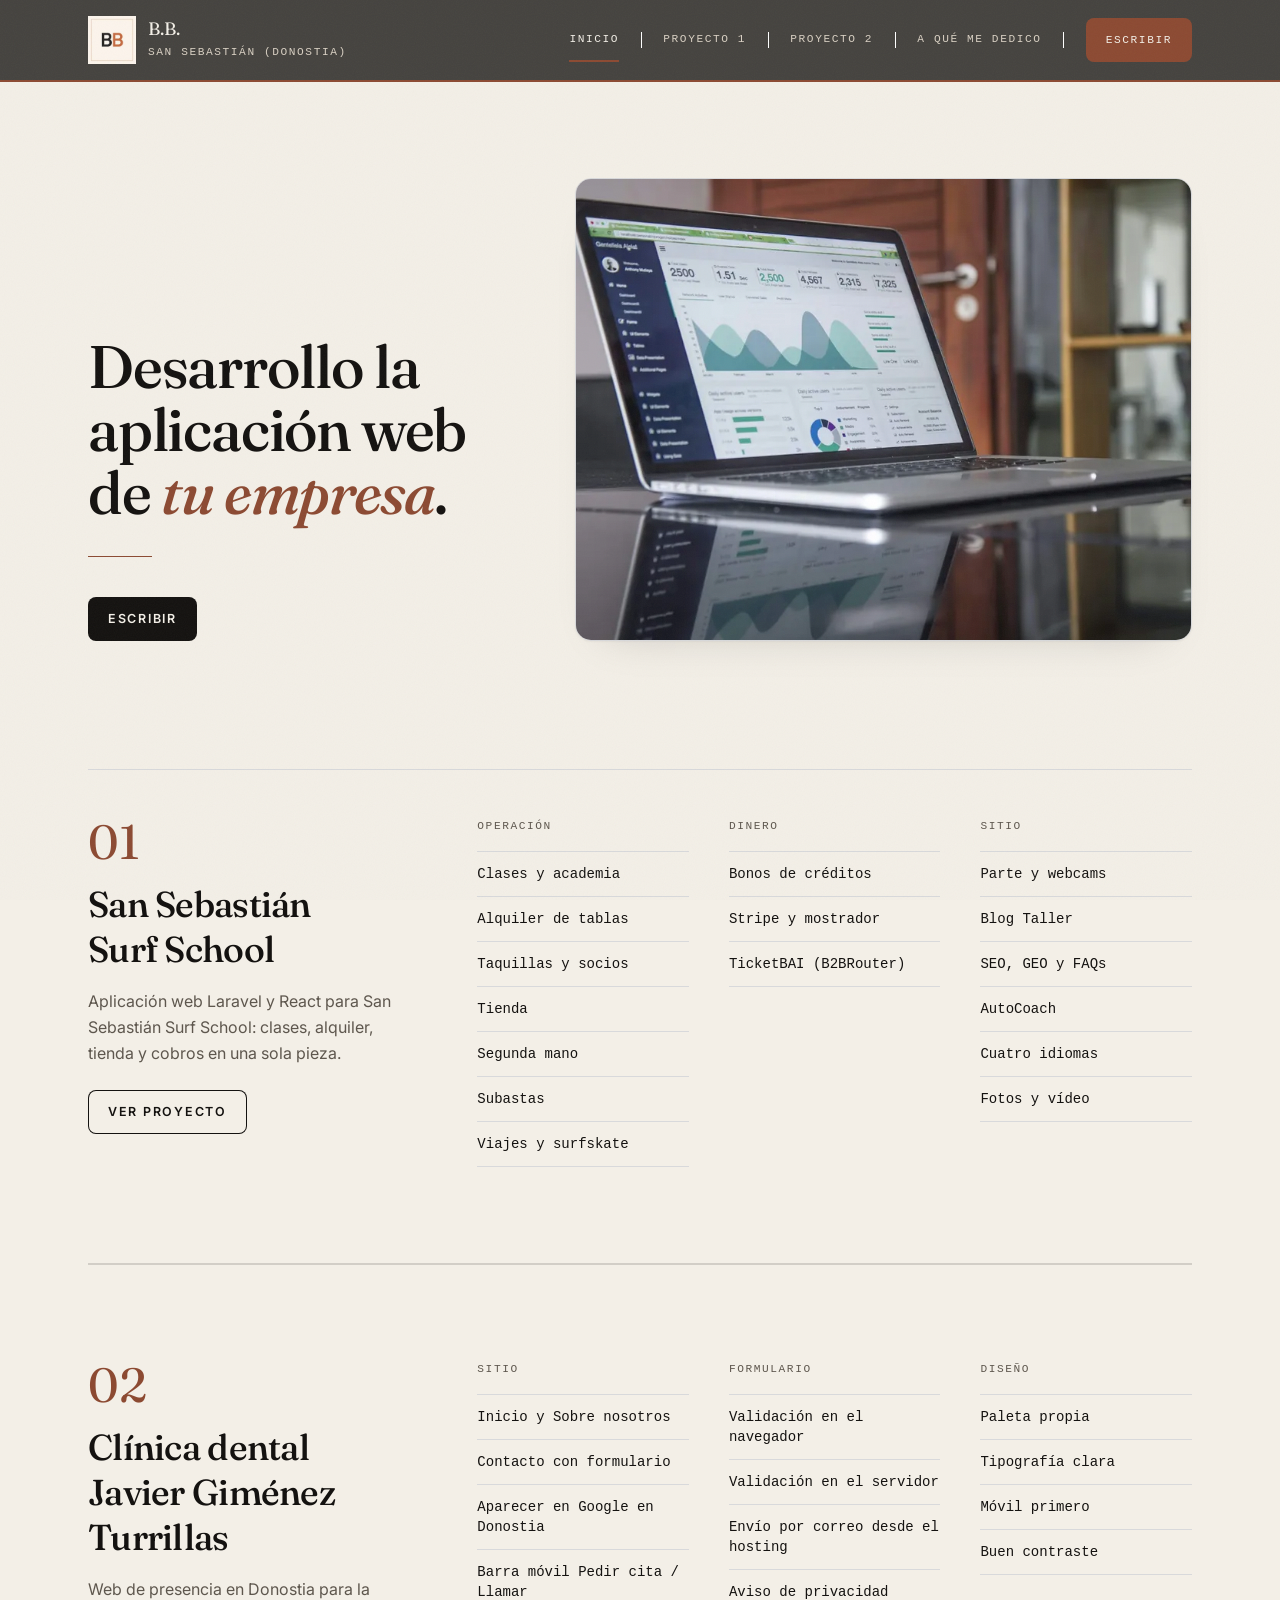
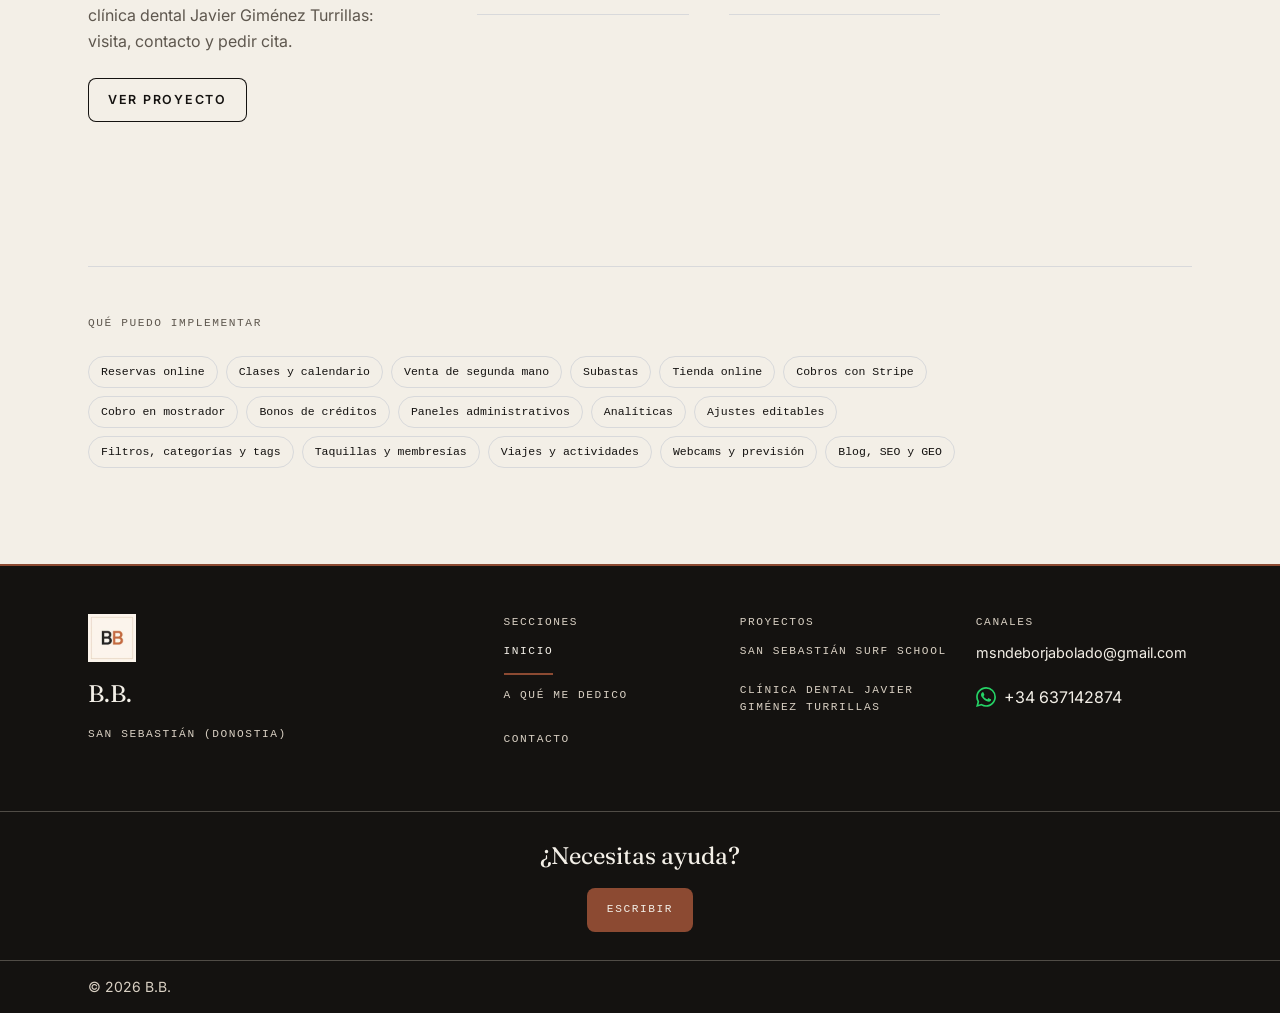
==== commit f6056ba4: "Oficio: sección Qué miro en el primer café. Co-authored-by: Cursor <cursoragent@cursor.com>" ====
--- a/index.html
+++ b/index.html
@@ -1,4 +1,4 @@
-<!DOCTYPE html><html lang="es"><head><meta charset="utf-8"><meta name="viewport" content="width=device-width"><meta name="description" content="Desarrollo la aplicación web de tu empresa en San Sebastián. Reservas, pagos, tienda y operativa en una sola pieza. Caso: San Sebastián Surf School."><link rel="preconnect" href="https://fonts.googleapis.com"><link rel="preconnect" href="https://fonts.gstatic.com" crossorigin><link rel="preload" as="style" href="https://fonts.googleapis.com/css2?family=Fraunces:ital,opsz,wght@0,9..144,300..700;1,9..144,300..700&family=Inter:wght@400;500;600;700&display=swap"><link href="https://fonts.googleapis.com/css2?family=Fraunces:ital,opsz,wght@0,9..144,300..700;1,9..144,300..700&family=Inter:wght@400;500;600;700&display=swap" rel="stylesheet" media="print" onload="this.media='all'"><noscript><link href="https://fonts.googleapis.com/css2?family=Fraunces:ital,opsz,wght@0,9..144,300..700;1,9..144,300..700&family=Inter:wght@400;500;600;700&display=swap" rel="stylesheet"></noscript><link rel="icon" type="image/png" href="/imagenes/logo-bb-32.png"><title>B.B. — Desarrollo de aplicaciones web en San Sebastián</title><meta property="og:type" content="website"><meta property="og:site_name" content="B.B."><meta property="og:title" content="B.B. — Desarrollo de aplicaciones web en San Sebastián"><meta property="og:description" content="Desarrollo la aplicación web de tu empresa en San Sebastián. Reservas, pagos, tienda y operativa en una sola pieza. Caso: San Sebastián Surf School."><meta property="og:locale" content="es_ES"><meta property="og:image" content="/imagenes/estudio-mesa.webp"><meta name="twitter:card" content="summary_large_image"><link rel="stylesheet" href="/_astro/Base.Cis2TcaR.css"></head><body class="flex min-h-dvh flex-col bg-paper text-ink antialiased"><div class="grain" aria-hidden="true"></div><div id="progreso" class="progress" aria-hidden="true"></div><a href="#contenido" class="sr-only focus:not-sr-only focus:absolute focus:left-4 focus:top-4 focus:z-10 focus:bg-paper focus:px-3 focus:py-2 focus:text-ink">Saltar al contenido</a><header id="cabecera" class="sticky top-0 z-50 border-b-2 border-accent glass-nav text-paper"><div class="mx-auto flex max-w-6xl items-center justify-between gap-x-8 px-6 py-4"><a href="/" class="inline-flex min-h-11 items-center gap-3"><img src="/imagenes/logo-bb.webp" alt="" width="48" height="48" class="h-12 w-12" decoding="async"><span><span class="block font-serif text-lg leading-none">B.B.</span><span class="kicker mt-1.5 block text-sand">San Sebastián (Donostia)</span></span></a><button type="button" id="menu-btn" class="menu-btn" aria-controls="menu-panel" aria-expanded="false" aria-label="Abrir menú"><span class="menu-btn-bars" aria-hidden="true"><span></span><span></span><span></span></span></button><nav id="menu-panel" class="site-nav" aria-label="Secciones"><ul class="nav-list"><li><a href="/" class="nav-link" aria-current="page">Inicio</a></li><li><a href="/proyectos/s4" class="nav-link">Proyecto 1</a></li><li><a href="/proyectos/clinica-dental-javier" class="nav-link">Proyecto 2</a></li><li><a href="/sobre" class="nav-link">A qué me dedico</a></li><li><a href="/contacto" class="btn-copper">Escribir</a></li></ul></nav></div></header><main id="contenido" class="mx-auto w-full max-w-6xl flex-1 px-6 py-16 md:py-24"><script type="application/ld+json">{"@context":"https://schema.org","@type":"ProfilePage","mainEntity":{"@type":"Person","name":"B.B.","jobTitle":"Desarrollador de aplicaciones web","description":"Desarrollo la aplicación web de tu empresa.","workLocation":{"@type":"Place","name":"San Sebastián (Donostia)"},"email":"mailto:msndeborjabolado@gmail.com","telephone":"+34 637142874","knowsLanguage":"es"}}</script><div class="grid items-end gap-12 lg:grid-cols-12 lg:gap-16"><div class="lg:col-span-5"><h1 class="font-serif text-5xl font-medium leading-[1.05] tracking-tight md:text-6xl" data-reveal>Desarrollo la aplicación web de <em class="em">tu empresa</em>.</h1><span class="mt-8 block h-px w-16 bg-accent" aria-hidden="true" data-reveal style="--rd:0.16s"></span><p class="mt-10" data-reveal style="--rd:0.24s"><a href="/contacto" class="btn">Escribir</a></p></div><figure class="lg:col-span-7" data-reveal style="--rd:0.16s"><img src="/imagenes/estudio-mesa.webp" srcset="/imagenes/estudio-mesa-800.webp 800w, /imagenes/estudio-mesa.webp 1200w" sizes="(max-width: 1024px) 100vw, 58vw" alt="Hoja de papel, una barra de cobre y un punto de tinta sobre mesa oscura." width="1200" height="900" class="aspect-[4/3] w-full object-cover" fetchpriority="high" decoding="async"></figure></div><section class="mt-24 border-t border-line pt-12 md:mt-32" aria-label="Proyectos"><ul data-reveal><li class="pb-16 md:pb-24"><div class="grid gap-10 lg:grid-cols-12 lg:items-start lg:gap-16"><div class="lg:col-span-4"><p class="font-serif text-5xl text-accent">01</p><h3 class="mt-4 font-serif text-4xl font-medium leading-tight tracking-tight"><a href="/proyectos/s4" class="group inline-flex items-baseline gap-3 no-underline hover:text-accent"><span>San Sebastián Surf School</span><span class="inline-block -translate-x-1 text-accent opacity-0 transition-all duration-300 group-hover:translate-x-0 group-hover:opacity-100" aria-hidden="true">→</span></a></h3><p class="mt-4 max-w-md leading-relaxed text-muted">Aplicación web Laravel y React para San Sebastián Surf School: clases, alquiler, tienda y cobros en una sola pieza.</p><p class="mt-6"><a href="/proyectos/s4" class="btn-line">Ver proyecto</a></p></div><div class="grid gap-10 sm:grid-cols-3 lg:col-span-8"><div><p class="kicker text-muted">Operación</p><ul class="mt-4 border-t border-line"><li class="border-b border-line py-3 font-mono text-sm text-ink">Clases y academia</li><li class="border-b border-line py-3 font-mono text-sm text-ink">Alquiler de tablas</li><li class="border-b border-line py-3 font-mono text-sm text-ink">Taquillas y socios</li><li class="border-b border-line py-3 font-mono text-sm text-ink">Tienda</li><li class="border-b border-line py-3 font-mono text-sm text-ink">Segunda mano</li><li class="border-b border-line py-3 font-mono text-sm text-ink">Subastas</li><li class="border-b border-line py-3 font-mono text-sm text-ink">Viajes y surfskate</li></ul></div><div><p class="kicker text-muted">Dinero</p><ul class="mt-4 border-t border-line"><li class="border-b border-line py-3 font-mono text-sm text-ink">Bonos de créditos</li><li class="border-b border-line py-3 font-mono text-sm text-ink">Stripe y mostrador</li><li class="border-b border-line py-3 font-mono text-sm text-ink">TicketBAI (B2BRouter)</li></ul></div><div><p class="kicker text-muted">Sitio</p><ul class="mt-4 border-t border-line"><li class="border-b border-line py-3 font-mono text-sm text-ink">Parte y webcams</li><li class="border-b border-line py-3 font-mono text-sm text-ink">Blog Taller</li><li class="border-b border-line py-3 font-mono text-sm text-ink">SEO, GEO y FAQs</li><li class="border-b border-line py-3 font-mono text-sm text-ink">AutoCoach</li><li class="border-b border-line py-3 font-mono text-sm text-ink">Cuatro idiomas</li><li class="border-b border-line py-3 font-mono text-sm text-ink">Fotos y vídeo</li></ul></div></div></div></li><li class="border-t-2 border-ink/15 py-16 md:py-24"><div class="grid gap-10 lg:grid-cols-12 lg:items-start lg:gap-16"><div class="lg:col-span-4"><p class="font-serif text-5xl text-accent">02</p><h3 class="mt-4 font-serif text-4xl font-medium leading-tight tracking-tight"><a href="/proyectos/clinica-dental-javier" class="group inline-flex items-baseline gap-3 no-underline hover:text-accent"><span>Clínica dental Javier Giménez Turrillas</span><span class="inline-block -translate-x-1 text-accent opacity-0 transition-all duration-300 group-hover:translate-x-0 group-hover:opacity-100" aria-hidden="true">→</span></a></h3><p class="mt-4 max-w-md leading-relaxed text-muted">Web de presencia en Donostia para la clínica dental Javier Giménez Turrillas: visita, contacto y pedir cita.</p><p class="mt-6"><a href="/proyectos/clinica-dental-javier" class="btn-line">Ver proyecto</a></p></div><div class="grid gap-10 sm:grid-cols-3 lg:col-span-8"><div><p class="kicker text-muted">Sitio</p><ul class="mt-4 border-t border-line"><li class="border-b border-line py-3 font-mono text-sm text-ink">Inicio y Sobre nosotros</li><li class="border-b border-line py-3 font-mono text-sm text-ink">Contacto con formulario</li><li class="border-b border-line py-3 font-mono text-sm text-ink">Aparecer en Google en Donostia</li><li class="border-b border-line py-3 font-mono text-sm text-ink">Barra móvil Pedir cita / Llamar</li></ul></div><div><p class="kicker text-muted">Formulario</p><ul class="mt-4 border-t border-line"><li class="border-b border-line py-3 font-mono text-sm text-ink">Validación en el navegador</li><li class="border-b border-line py-3 font-mono text-sm text-ink">Validación en el servidor</li><li class="border-b border-line py-3 font-mono text-sm text-ink">Envío por correo desde el hosting</li><li class="border-b border-line py-3 font-mono text-sm text-ink">Aviso de privacidad</li></ul></div><div><p class="kicker text-muted">Diseño</p><ul class="mt-4 border-t border-line"><li class="border-b border-line py-3 font-mono text-sm text-ink">Paleta propia</li><li class="border-b border-line py-3 font-mono text-sm text-ink">Tipografía clara</li><li class="border-b border-line py-3 font-mono text-sm text-ink">Móvil primero</li><li class="border-b border-line py-3 font-mono text-sm text-ink">Buen contraste</li></ul></div></div></div></li></ul></section><section class="mt-8 border-t border-line pt-12 md:mt-12" aria-labelledby="servicios"><h2 id="servicios" class="kicker text-muted">Qué puedo implementar</h2><ul class="mt-6 flex max-w-4xl flex-wrap gap-2"><li class="chip-wrap"><button type="button" class="chip" aria-describedby="servicio-tip-0" aria-expanded="false" data-chip-tip>Reservas online</button><div class="chip-tip" id="servicio-tip-0" role="tooltip"><p class="chip-tip-title">¿A qué me refiero?</p><p class="chip-tip-body">Que el cliente reserve desde la web: franjas, disponibilidad y confirmación, sin depender del teléfono.</p></div></li><li class="chip-wrap"><button type="button" class="chip" aria-describedby="servicio-tip-1" aria-expanded="false" data-chip-tip>Clases y calendario</button><div class="chip-tip" id="servicio-tip-1" role="tooltip"><p class="chip-tip-title">¿A qué me refiero?</p><p class="chip-tip-body">Horarios, plazas y tipos de alumno (guest, socio, VIP) en un calendario que el gestor puede operar.</p></div></li><li class="chip-wrap"><button type="button" class="chip" aria-describedby="servicio-tip-2" aria-expanded="false" data-chip-tip>Venta de segunda mano</button><div class="chip-tip" id="servicio-tip-2" role="tooltip"><p class="chip-tip-title">¿A qué me refiero?</p><p class="chip-tip-body">Catálogo de material usado con estados (disponible, reservada, vendida) y gestión desde el panel.</p></div></li><li class="chip-wrap"><button type="button" class="chip" aria-describedby="servicio-tip-3" aria-expanded="false" data-chip-tip>Subastas</button><div class="chip-tip" id="servicio-tip-3" role="tooltip"><p class="chip-tip-title">¿A qué me refiero?</p><p class="chip-tip-body">Lotes con pujas, cierre, adjudicación y cobro al ganador — online o en metálico.</p></div></li><li class="chip-wrap"><button type="button" class="chip" aria-describedby="servicio-tip-4" aria-expanded="false" data-chip-tip>Tienda online</button><div class="chip-tip" id="servicio-tip-4" role="tooltip"><p class="chip-tip-title">¿A qué me refiero?</p><p class="chip-tip-body">Catálogo, ficha, carrito y pedido: el cliente compra y tú marcas la entrega.</p></div></li><li class="chip-wrap"><button type="button" class="chip" aria-describedby="servicio-tip-5" aria-expanded="false" data-chip-tip>Cobros con Stripe</button><div class="chip-tip" id="servicio-tip-5" role="tooltip"><p class="chip-tip-title">¿A qué me refiero?</p><p class="chip-tip-body">Pago con tarjeta en la web, webhooks y recibo. El dinero entra sin cuadrar a mano.</p></div></li><li class="chip-wrap"><button type="button" class="chip" aria-describedby="servicio-tip-6" aria-expanded="false" data-chip-tip>Cobro en mostrador</button><div class="chip-tip" id="servicio-tip-6" role="tooltip"><p class="chip-tip-title">¿A qué me refiero?</p><p class="chip-tip-body">Datáfono o efectivo en el local, con ticket y enlace a la operativa del día.</p></div></li><li class="chip-wrap"><button type="button" class="chip" aria-describedby="servicio-tip-7" aria-expanded="false" data-chip-tip>Bonos de créditos</button><div class="chip-tip" id="servicio-tip-7" role="tooltip"><p class="chip-tip-title">¿A qué me refiero?</p><p class="chip-tip-body">Packs de créditos para clases u otros servicios, con saldo y cortesías desde admin.</p></div></li><li class="chip-wrap"><button type="button" class="chip" aria-describedby="servicio-tip-8" aria-expanded="false" data-chip-tip>Paneles administrativos</button><div class="chip-tip" id="servicio-tip-8" role="tooltip"><p class="chip-tip-title">¿A qué me refiero?</p><p class="chip-tip-body">La trastienda: usuarios, pedidos, equipo, tareas del día y el resto de la operativa.</p></div></li><li class="chip-wrap"><button type="button" class="chip" aria-describedby="servicio-tip-9" aria-expanded="false" data-chip-tip>Analíticas</button><div class="chip-tip" id="servicio-tip-9" role="tooltip"><p class="chip-tip-title">¿A qué me refiero?</p><p class="chip-tip-body">Informes de ingresos, KPIs y deuda: ver qué rinde sin exportar a Excel a ciegas.</p></div></li><li class="chip-wrap"><button type="button" class="chip" aria-describedby="servicio-tip-10" aria-expanded="false" data-chip-tip>Ajustes editables</button><div class="chip-tip" id="servicio-tip-10" role="tooltip"><p class="chip-tip-title">¿A qué me refiero?</p><p class="chip-tip-body">Logo, slogan, teléfonos, redes, personal activo/inactivo y otros datos de la empresa, cambiables desde un panel sin tocar código.</p></div></li><li class="chip-wrap"><button type="button" class="chip" aria-describedby="servicio-tip-11" aria-expanded="false" data-chip-tip>Filtros, categorías y tags</button><div class="chip-tip" id="servicio-tip-11" role="tooltip"><p class="chip-tip-title">¿A qué me refiero?</p><p class="chip-tip-body">Que organices el catálogo o el contenido a tu manera: crear, editar y cruzar filtros, categorías y etiquetas desde el panel.</p></div></li><li class="chip-wrap"><button type="button" class="chip" aria-describedby="servicio-tip-12" aria-expanded="false" data-chip-tip>Taquillas y membresías</button><div class="chip-tip" id="servicio-tip-12" role="tooltip"><p class="chip-tip-title">¿A qué me refiero?</p><p class="chip-tip-body">Planes, cuotas, ocupación, alta/baja y membresía VIP (con taquilla virtual si hace falta).</p></div></li><li class="chip-wrap"><button type="button" class="chip" aria-describedby="servicio-tip-13" aria-expanded="false" data-chip-tip>Viajes y actividades</button><div class="chip-tip" id="servicio-tip-13" role="tooltip"><p class="chip-tip-title">¿A qué me refiero?</p><p class="chip-tip-body">Inscripción a trips u otras actividades, con confirmación de asistencia o reembolso.</p></div></li><li class="chip-wrap"><button type="button" class="chip" aria-describedby="servicio-tip-14" aria-expanded="false" data-chip-tip>Webcams y previsión</button><div class="chip-tip" id="servicio-tip-14" role="tooltip"><p class="chip-tip-title">¿A qué me refiero?</p><p class="chip-tip-body">Cámaras de la playa, parte del día y previsión: el cliente decide si sale al agua.</p></div></li><li class="chip-wrap"><button type="button" class="chip" aria-describedby="servicio-tip-15" aria-expanded="false" data-chip-tip>Blog, SEO y GEO</button><div class="chip-tip" id="servicio-tip-15" role="tooltip"><p class="chip-tip-title">¿A qué me refiero?</p><p class="chip-tip-body">Contenidos y fichas locales (títulos, Schema, FAQs) para que te encuentren en tu zona.</p></div></li></ul></section><script type="module">var e=document.querySelectorAll(`.chip-wrap`);e.forEach(t=>{let n=t.querySelector(`[data-chip-tip]`);n instanceof HTMLButtonElement&&n.addEventListener(`click`,r=>{r.stopPropagation();let i=t.classList.toggle(`is-open`);n.setAttribute(`aria-expanded`,i?`true`:`false`),e.forEach(e=>{if(e===t)return;e.classList.remove(`is-open`);let n=e.querySelector(`[data-chip-tip]`);n instanceof HTMLButtonElement&&n.setAttribute(`aria-expanded`,`false`)})})}),document.addEventListener(`click`,()=>{e.forEach(e=>{e.classList.remove(`is-open`);let t=e.querySelector(`[data-chip-tip]`);t instanceof HTMLButtonElement&&t.setAttribute(`aria-expanded`,`false`)})});</script></main><footer class="site-footer border-t-2 border-accent bg-ink text-paper"><div class="footer-grid mx-auto max-w-6xl px-6 py-10 md:py-12"><div class="footer-brand"><img src="/imagenes/logo-bb.webp" alt="" width="48" height="48" class="h-12 w-12" decoding="async" loading="lazy"><p class="mt-4 font-serif text-2xl">B.B.</p><p class="kicker mt-4 text-sand">San Sebastián (Donostia)</p></div><div class="footer-cols"><div><p class="kicker text-sand">Secciones</p><ul class="footer-list mt-3"><li><a class="nav-link" href="/" aria-current="page">Inicio</a></li><li><a class="nav-link" href="/sobre">A qué me dedico</a></li><li><a class="nav-link" href="/contacto">Contacto</a></li></ul></div><div><p class="kicker text-sand">Proyectos</p><ul class="footer-list mt-3"><li><a class="nav-link" href="/proyectos/s4">San Sebastián Surf School</a></li><li><a class="nav-link" href="/proyectos/clinica-dental-javier">Clínica dental Javier Giménez Turrillas</a></li></ul></div><div class="footer-canales"><p class="kicker text-sand">Canales</p><ul class="footer-list mt-3"><li><a class="chrome-link footer-mail" href="mailto:msndeborjabolado@gmail.com">msndeborjabolado@gmail.com</a></li><li><a class="chrome-link gap-2" href="https://wa.me/34637142874" aria-label="WhatsApp +34 637142874"><svg viewBox="0 0 24 24" fill="currentColor" class="wa-mark h-5 w-5 shrink-0" aria-hidden="true"><path d="M17.472 14.382c-.297-.149-1.758-.867-2.03-.967-.273-.099-.471-.148-.67.15-.197.297-.767.966-.94 1.164-.173.199-.347.223-.644.075-.297-.15-1.255-.463-2.39-1.475-.883-.788-1.48-1.761-1.653-2.059-.173-.297-.018-.458.13-.606.134-.133.297-.347.446-.52.149-.174.198-.298.297-.497.1-.198.05-.371-.025-.52-.075-.149-.669-1.612-.916-2.207-.242-.579-.487-.5-.669-.51-.173-.008-.371-.01-.57-.01-.198 0-.52.074-.792.372-.272.297-1.04 1.016-1.04 2.479 0 1.462 1.065 2.875 1.213 3.074.149.198 2.096 3.2 5.077 4.487.709.306 1.262.489 1.694.625.712.227 1.36.195 1.871.118.571-.085 1.758-.719 2.006-1.413.248-.694.248-1.289.173-1.413-.074-.124-.272-.198-.57-.347m-5.421 7.403h-.004a9.87 9.87 0 01-5.031-1.378l-.361-.214-3.741.982.998-3.648-.235-.374a9.86 9.86 0 01-1.51-5.26c.001-5.45 4.436-9.884 9.888-9.884 2.64 0 5.122 1.03 6.988 2.898a9.825 9.825 0 012.893 6.994c-.003 5.45-4.437 9.884-9.885 9.884m8.413-18.297A11.815 11.815 0 0012.05 0C5.495 0 .16 5.335.157 11.892c0 2.096.547 4.142 1.588 5.945L.057 24l6.305-1.654a11.882 11.882 0 005.683 1.448h.005c6.554 0 11.89-5.335 11.893-11.893a11.821 11.821 0 00-3.48-8.413z"></path></svg><span>+34 637142874</span></a></li></ul></div></div></div><div class="border-t border-sand/30"><div class="footer-cta mx-auto flex max-w-6xl flex-col items-center gap-4 px-6 py-7 text-center"><p class="font-serif text-xl sm:text-2xl">¿Necesitas ayuda?</p><a href="/contacto" class="btn-copper">Escribir</a></div></div><div class="border-t border-sand/30"><p class="mx-auto max-w-6xl px-6 py-4 text-center text-sm text-sand sm:text-left">© 2026 B.B.</p></div></footer><script>
+<!DOCTYPE html><html lang="es"><head><meta charset="utf-8"><meta name="viewport" content="width=device-width"><meta name="description" content="Desarrollo la aplicación web de tu empresa en San Sebastián. Reservas, pagos, tienda y operativa en una sola pieza. Caso: San Sebastián Surf School."><link rel="preconnect" href="https://fonts.googleapis.com"><link rel="preconnect" href="https://fonts.gstatic.com" crossorigin><link rel="preload" as="style" href="https://fonts.googleapis.com/css2?family=Fraunces:ital,opsz,wght@0,9..144,300..700;1,9..144,300..700&family=Inter:wght@400;500;600;700&display=swap"><link href="https://fonts.googleapis.com/css2?family=Fraunces:ital,opsz,wght@0,9..144,300..700;1,9..144,300..700&family=Inter:wght@400;500;600;700&display=swap" rel="stylesheet" media="print" onload="this.media='all'"><noscript><link href="https://fonts.googleapis.com/css2?family=Fraunces:ital,opsz,wght@0,9..144,300..700;1,9..144,300..700&family=Inter:wght@400;500;600;700&display=swap" rel="stylesheet"></noscript><link rel="icon" type="image/png" href="/imagenes/logo-bb-32.png"><title>B.B. — Desarrollo de aplicaciones web en San Sebastián</title><meta property="og:type" content="website"><meta property="og:site_name" content="B.B."><meta property="og:title" content="B.B. — Desarrollo de aplicaciones web en San Sebastián"><meta property="og:description" content="Desarrollo la aplicación web de tu empresa en San Sebastián. Reservas, pagos, tienda y operativa en una sola pieza. Caso: San Sebastián Surf School."><meta property="og:locale" content="es_ES"><meta property="og:image" content="/imagenes/estudio-mesa.webp"><meta name="twitter:card" content="summary_large_image"><link rel="stylesheet" href="/_astro/Base.MGYrGyyN.css"></head><body class="flex min-h-dvh flex-col bg-paper text-ink antialiased"><div class="grain" aria-hidden="true"></div><div id="progreso" class="progress" aria-hidden="true"></div><a href="#contenido" class="sr-only focus:not-sr-only focus:absolute focus:left-4 focus:top-4 focus:z-10 focus:bg-paper focus:px-3 focus:py-2 focus:text-ink">Saltar al contenido</a><header id="cabecera" class="sticky top-0 z-50 border-b-2 border-accent glass-nav text-paper"><div class="mx-auto flex max-w-6xl items-center justify-between gap-x-8 px-6 py-4"><a href="/" class="inline-flex min-h-11 items-center gap-3"><img src="/imagenes/logo-bb.webp" alt="" width="48" height="48" class="h-12 w-12" decoding="async"><span><span class="block font-serif text-lg leading-none">B.B.</span><span class="kicker mt-1.5 block text-sand">San Sebastián (Donostia)</span></span></a><button type="button" id="menu-btn" class="menu-btn" aria-controls="menu-panel" aria-expanded="false" aria-label="Abrir menú"><span class="menu-btn-bars" aria-hidden="true"><span></span><span></span><span></span></span></button><nav id="menu-panel" class="site-nav" aria-label="Secciones"><ul class="nav-list"><li><a href="/" class="nav-link" aria-current="page">Inicio</a></li><li><a href="/proyectos/s4" class="nav-link">Proyecto 1</a></li><li><a href="/proyectos/clinica-dental-javier" class="nav-link">Proyecto 2</a></li><li><a href="/sobre" class="nav-link">A qué me dedico</a></li><li><a href="/contacto" class="btn-copper">Escribir</a></li></ul></nav></div></header><main id="contenido" class="mx-auto w-full max-w-6xl flex-1 px-6 py-16 md:py-24"><script type="application/ld+json">{"@context":"https://schema.org","@type":"ProfilePage","mainEntity":{"@type":"Person","name":"B.B.","jobTitle":"Desarrollador de aplicaciones web","description":"Desarrollo la aplicación web de tu empresa.","workLocation":{"@type":"Place","name":"San Sebastián (Donostia)"},"email":"mailto:msndeborjabolado@gmail.com","telephone":"+34 637142874","knowsLanguage":"es"}}</script><div class="grid items-end gap-12 lg:grid-cols-12 lg:gap-16"><div class="lg:col-span-5"><h1 class="font-serif text-5xl font-medium leading-[1.05] tracking-tight md:text-6xl" data-reveal>Desarrollo la aplicación web de <em class="em">tu empresa</em>.</h1><span class="mt-8 block h-px w-16 bg-accent" aria-hidden="true" data-reveal style="--rd:0.16s"></span><p class="mt-10" data-reveal style="--rd:0.24s"><a href="/contacto" class="btn">Escribir</a></p></div><figure class="lg:col-span-7" data-reveal style="--rd:0.16s"><img src="/imagenes/estudio-mesa.webp" srcset="/imagenes/estudio-mesa-800.webp 800w, /imagenes/estudio-mesa.webp 1200w" sizes="(max-width: 1024px) 100vw, 58vw" alt="Portátil abierto sobre la mesa mostrando un panel de una aplicación web de negocio." width="1200" height="900" class="aspect-[4/3] w-full object-cover" fetchpriority="high" decoding="async"></figure></div><section class="mt-24 border-t border-line pt-12 md:mt-32" aria-label="Proyectos"><ul data-reveal><li class="pb-16 md:pb-24"><div class="grid gap-10 lg:grid-cols-12 lg:items-start lg:gap-16"><div class="lg:col-span-4"><p class="font-serif text-5xl text-accent">01</p><h3 class="mt-4 font-serif text-4xl font-medium leading-tight tracking-tight"><a href="/proyectos/s4" class="group inline-flex items-baseline gap-3 no-underline hover:text-accent"><span>San Sebastián Surf School</span><span class="inline-block -translate-x-1 text-accent opacity-0 transition-all duration-300 group-hover:translate-x-0 group-hover:opacity-100" aria-hidden="true">→</span></a></h3><p class="mt-4 max-w-md leading-relaxed text-muted">Aplicación web Laravel y React para San Sebastián Surf School: clases, alquiler, tienda y cobros en una sola pieza.</p><p class="mt-6"><a href="/proyectos/s4" class="btn-line">Ver proyecto</a></p></div><div class="grid gap-10 sm:grid-cols-3 lg:col-span-8"><div><p class="kicker text-muted">Operación</p><ul class="mt-4 border-t border-line"><li class="border-b border-line py-3 font-mono text-sm text-ink">Clases y academia</li><li class="border-b border-line py-3 font-mono text-sm text-ink">Alquiler de tablas</li><li class="border-b border-line py-3 font-mono text-sm text-ink">Taquillas y socios</li><li class="border-b border-line py-3 font-mono text-sm text-ink">Tienda</li><li class="border-b border-line py-3 font-mono text-sm text-ink">Segunda mano</li><li class="border-b border-line py-3 font-mono text-sm text-ink">Subastas</li><li class="border-b border-line py-3 font-mono text-sm text-ink">Viajes y surfskate</li></ul></div><div><p class="kicker text-muted">Dinero</p><ul class="mt-4 border-t border-line"><li class="border-b border-line py-3 font-mono text-sm text-ink">Bonos de créditos</li><li class="border-b border-line py-3 font-mono text-sm text-ink">Stripe y mostrador</li><li class="border-b border-line py-3 font-mono text-sm text-ink">TicketBAI (B2BRouter)</li></ul></div><div><p class="kicker text-muted">Sitio</p><ul class="mt-4 border-t border-line"><li class="border-b border-line py-3 font-mono text-sm text-ink">Parte y webcams</li><li class="border-b border-line py-3 font-mono text-sm text-ink">Blog Taller</li><li class="border-b border-line py-3 font-mono text-sm text-ink">SEO, GEO y FAQs</li><li class="border-b border-line py-3 font-mono text-sm text-ink">AutoCoach</li><li class="border-b border-line py-3 font-mono text-sm text-ink">Cuatro idiomas</li><li class="border-b border-line py-3 font-mono text-sm text-ink">Fotos y vídeo</li></ul></div></div></div></li><li class="border-t-2 border-ink/15 py-16 md:py-24"><div class="grid gap-10 lg:grid-cols-12 lg:items-start lg:gap-16"><div class="lg:col-span-4"><p class="font-serif text-5xl text-accent">02</p><h3 class="mt-4 font-serif text-4xl font-medium leading-tight tracking-tight"><a href="/proyectos/clinica-dental-javier" class="group inline-flex items-baseline gap-3 no-underline hover:text-accent"><span>Clínica dental Javier Giménez Turrillas</span><span class="inline-block -translate-x-1 text-accent opacity-0 transition-all duration-300 group-hover:translate-x-0 group-hover:opacity-100" aria-hidden="true">→</span></a></h3><p class="mt-4 max-w-md leading-relaxed text-muted">Web de presencia en Donostia para la clínica dental Javier Giménez Turrillas: visita, contacto y pedir cita.</p><p class="mt-6"><a href="/proyectos/clinica-dental-javier" class="btn-line">Ver proyecto</a></p></div><div class="grid gap-10 sm:grid-cols-3 lg:col-span-8"><div><p class="kicker text-muted">Sitio</p><ul class="mt-4 border-t border-line"><li class="border-b border-line py-3 font-mono text-sm text-ink">Inicio y Sobre nosotros</li><li class="border-b border-line py-3 font-mono text-sm text-ink">Contacto con formulario</li><li class="border-b border-line py-3 font-mono text-sm text-ink">Aparecer en Google en Donostia</li><li class="border-b border-line py-3 font-mono text-sm text-ink">Barra móvil Pedir cita / Llamar</li></ul></div><div><p class="kicker text-muted">Formulario</p><ul class="mt-4 border-t border-line"><li class="border-b border-line py-3 font-mono text-sm text-ink">Validación en el navegador</li><li class="border-b border-line py-3 font-mono text-sm text-ink">Validación en el servidor</li><li class="border-b border-line py-3 font-mono text-sm text-ink">Envío por correo desde el hosting</li><li class="border-b border-line py-3 font-mono text-sm text-ink">Aviso de privacidad</li></ul></div><div><p class="kicker text-muted">Diseño</p><ul class="mt-4 border-t border-line"><li class="border-b border-line py-3 font-mono text-sm text-ink">Paleta propia</li><li class="border-b border-line py-3 font-mono text-sm text-ink">Tipografía clara</li><li class="border-b border-line py-3 font-mono text-sm text-ink">Móvil primero</li><li class="border-b border-line py-3 font-mono text-sm text-ink">Buen contraste</li></ul></div></div></div></li></ul></section><section class="mt-8 border-t border-line pt-12 md:mt-12" aria-labelledby="servicios"><h2 id="servicios" class="kicker text-muted">Qué puedo implementar</h2><ul class="mt-6 flex max-w-4xl flex-wrap gap-2"><li class="chip-wrap"><button type="button" class="chip" aria-describedby="servicio-tip-0" aria-expanded="false" data-chip-tip>Reservas online</button><div class="chip-tip" id="servicio-tip-0" role="tooltip"><p class="chip-tip-title">¿A qué me refiero?</p><p class="chip-tip-body">Que el cliente reserve desde la web: franjas, disponibilidad y confirmación, sin depender del teléfono.</p></div></li><li class="chip-wrap"><button type="button" class="chip" aria-describedby="servicio-tip-1" aria-expanded="false" data-chip-tip>Clases y calendario</button><div class="chip-tip" id="servicio-tip-1" role="tooltip"><p class="chip-tip-title">¿A qué me refiero?</p><p class="chip-tip-body">Horarios, plazas y tipos de alumno (guest, socio, VIP) en un calendario que el gestor puede operar.</p></div></li><li class="chip-wrap"><button type="button" class="chip" aria-describedby="servicio-tip-2" aria-expanded="false" data-chip-tip>Venta de segunda mano</button><div class="chip-tip" id="servicio-tip-2" role="tooltip"><p class="chip-tip-title">¿A qué me refiero?</p><p class="chip-tip-body">Catálogo de material usado con estados (disponible, reservada, vendida) y gestión desde el panel.</p></div></li><li class="chip-wrap"><button type="button" class="chip" aria-describedby="servicio-tip-3" aria-expanded="false" data-chip-tip>Subastas</button><div class="chip-tip" id="servicio-tip-3" role="tooltip"><p class="chip-tip-title">¿A qué me refiero?</p><p class="chip-tip-body">Lotes con pujas, cierre, adjudicación y cobro al ganador — online o en metálico.</p></div></li><li class="chip-wrap"><button type="button" class="chip" aria-describedby="servicio-tip-4" aria-expanded="false" data-chip-tip>Tienda online</button><div class="chip-tip" id="servicio-tip-4" role="tooltip"><p class="chip-tip-title">¿A qué me refiero?</p><p class="chip-tip-body">Catálogo, ficha, carrito y pedido: el cliente compra y tú marcas la entrega.</p></div></li><li class="chip-wrap"><button type="button" class="chip" aria-describedby="servicio-tip-5" aria-expanded="false" data-chip-tip>Cobros con Stripe</button><div class="chip-tip" id="servicio-tip-5" role="tooltip"><p class="chip-tip-title">¿A qué me refiero?</p><p class="chip-tip-body">Pago con tarjeta en la web, webhooks y recibo. El dinero entra sin cuadrar a mano.</p></div></li><li class="chip-wrap"><button type="button" class="chip" aria-describedby="servicio-tip-6" aria-expanded="false" data-chip-tip>Cobro en mostrador</button><div class="chip-tip" id="servicio-tip-6" role="tooltip"><p class="chip-tip-title">¿A qué me refiero?</p><p class="chip-tip-body">Datáfono o efectivo en el local, con ticket y enlace a la operativa del día.</p></div></li><li class="chip-wrap"><button type="button" class="chip" aria-describedby="servicio-tip-7" aria-expanded="false" data-chip-tip>Bonos de créditos</button><div class="chip-tip" id="servicio-tip-7" role="tooltip"><p class="chip-tip-title">¿A qué me refiero?</p><p class="chip-tip-body">Packs de créditos para clases u otros servicios, con saldo y cortesías desde admin.</p></div></li><li class="chip-wrap"><button type="button" class="chip" aria-describedby="servicio-tip-8" aria-expanded="false" data-chip-tip>Paneles administrativos</button><div class="chip-tip" id="servicio-tip-8" role="tooltip"><p class="chip-tip-title">¿A qué me refiero?</p><p class="chip-tip-body">La trastienda: usuarios, pedidos, equipo, tareas del día y el resto de la operativa.</p></div></li><li class="chip-wrap"><button type="button" class="chip" aria-describedby="servicio-tip-9" aria-expanded="false" data-chip-tip>Analíticas</button><div class="chip-tip" id="servicio-tip-9" role="tooltip"><p class="chip-tip-title">¿A qué me refiero?</p><p class="chip-tip-body">Informes de ingresos, KPIs y deuda: ver qué rinde sin exportar a Excel a ciegas.</p></div></li><li class="chip-wrap"><button type="button" class="chip" aria-describedby="servicio-tip-10" aria-expanded="false" data-chip-tip>Ajustes editables</button><div class="chip-tip" id="servicio-tip-10" role="tooltip"><p class="chip-tip-title">¿A qué me refiero?</p><p class="chip-tip-body">Logo, slogan, teléfonos, redes, personal activo/inactivo y otros datos de la empresa, cambiables desde un panel sin tocar código.</p></div></li><li class="chip-wrap"><button type="button" class="chip" aria-describedby="servicio-tip-11" aria-expanded="false" data-chip-tip>Filtros, categorías y tags</button><div class="chip-tip" id="servicio-tip-11" role="tooltip"><p class="chip-tip-title">¿A qué me refiero?</p><p class="chip-tip-body">Que organices el catálogo o el contenido a tu manera: crear, editar y cruzar filtros, categorías y etiquetas desde el panel.</p></div></li><li class="chip-wrap"><button type="button" class="chip" aria-describedby="servicio-tip-12" aria-expanded="false" data-chip-tip>Taquillas y membresías</button><div class="chip-tip" id="servicio-tip-12" role="tooltip"><p class="chip-tip-title">¿A qué me refiero?</p><p class="chip-tip-body">Planes, cuotas, ocupación, alta/baja y membresía VIP (con taquilla virtual si hace falta).</p></div></li><li class="chip-wrap"><button type="button" class="chip" aria-describedby="servicio-tip-13" aria-expanded="false" data-chip-tip>Viajes y actividades</button><div class="chip-tip" id="servicio-tip-13" role="tooltip"><p class="chip-tip-title">¿A qué me refiero?</p><p class="chip-tip-body">Inscripción a trips u otras actividades, con confirmación de asistencia o reembolso.</p></div></li><li class="chip-wrap"><button type="button" class="chip" aria-describedby="servicio-tip-14" aria-expanded="false" data-chip-tip>Webcams y previsión</button><div class="chip-tip" id="servicio-tip-14" role="tooltip"><p class="chip-tip-title">¿A qué me refiero?</p><p class="chip-tip-body">Cámaras de la playa, parte del día y previsión: el cliente decide si sale al agua.</p></div></li><li class="chip-wrap"><button type="button" class="chip" aria-describedby="servicio-tip-15" aria-expanded="false" data-chip-tip>Blog, SEO y GEO</button><div class="chip-tip" id="servicio-tip-15" role="tooltip"><p class="chip-tip-title">¿A qué me refiero?</p><p class="chip-tip-body">Contenidos y fichas locales (títulos, Schema, FAQs) para que te encuentren en tu zona.</p></div></li></ul></section><script type="module">var e=document.querySelectorAll(`.chip-wrap`);e.forEach(t=>{let n=t.querySelector(`[data-chip-tip]`);n instanceof HTMLButtonElement&&n.addEventListener(`click`,r=>{r.stopPropagation();let i=t.classList.toggle(`is-open`);n.setAttribute(`aria-expanded`,i?`true`:`false`),e.forEach(e=>{if(e===t)return;e.classList.remove(`is-open`);let n=e.querySelector(`[data-chip-tip]`);n instanceof HTMLButtonElement&&n.setAttribute(`aria-expanded`,`false`)})})}),document.addEventListener(`click`,()=>{e.forEach(e=>{e.classList.remove(`is-open`);let t=e.querySelector(`[data-chip-tip]`);t instanceof HTMLButtonElement&&t.setAttribute(`aria-expanded`,`false`)})});</script></main><footer class="site-footer border-t-2 border-accent bg-ink text-paper"><div class="footer-grid mx-auto max-w-6xl px-6 py-10 md:py-12"><div class="footer-brand"><img src="/imagenes/logo-bb.webp" alt="" width="48" height="48" class="h-12 w-12" decoding="async" loading="lazy"><p class="mt-4 font-serif text-2xl">B.B.</p><p class="kicker mt-4 text-sand">San Sebastián (Donostia)</p></div><div class="footer-cols"><div><p class="kicker text-sand">Secciones</p><ul class="footer-list mt-3"><li><a class="nav-link" href="/" aria-current="page">Inicio</a></li><li><a class="nav-link" href="/sobre">A qué me dedico</a></li><li><a class="nav-link" href="/contacto">Contacto</a></li></ul></div><div><p class="kicker text-sand">Proyectos</p><ul class="footer-list mt-3"><li><a class="nav-link" href="/proyectos/s4">San Sebastián Surf School</a></li><li><a class="nav-link" href="/proyectos/clinica-dental-javier">Clínica dental Javier Giménez Turrillas</a></li></ul></div><div class="footer-canales"><p class="kicker text-sand">Canales</p><ul class="footer-list mt-3"><li><a class="chrome-link footer-mail" href="mailto:msndeborjabolado@gmail.com">msndeborjabolado@gmail.com</a></li><li><a class="chrome-link gap-2" href="https://wa.me/34637142874" aria-label="WhatsApp +34 637142874"><svg viewBox="0 0 24 24" fill="currentColor" class="wa-mark h-5 w-5 shrink-0" aria-hidden="true"><path d="M17.472 14.382c-.297-.149-1.758-.867-2.03-.967-.273-.099-.471-.148-.67.15-.197.297-.767.966-.94 1.164-.173.199-.347.223-.644.075-.297-.15-1.255-.463-2.39-1.475-.883-.788-1.48-1.761-1.653-2.059-.173-.297-.018-.458.13-.606.134-.133.297-.347.446-.52.149-.174.198-.298.297-.497.1-.198.05-.371-.025-.52-.075-.149-.669-1.612-.916-2.207-.242-.579-.487-.5-.669-.51-.173-.008-.371-.01-.57-.01-.198 0-.52.074-.792.372-.272.297-1.04 1.016-1.04 2.479 0 1.462 1.065 2.875 1.213 3.074.149.198 2.096 3.2 5.077 4.487.709.306 1.262.489 1.694.625.712.227 1.36.195 1.871.118.571-.085 1.758-.719 2.006-1.413.248-.694.248-1.289.173-1.413-.074-.124-.272-.198-.57-.347m-5.421 7.403h-.004a9.87 9.87 0 01-5.031-1.378l-.361-.214-3.741.982.998-3.648-.235-.374a9.86 9.86 0 01-1.51-5.26c.001-5.45 4.436-9.884 9.888-9.884 2.64 0 5.122 1.03 6.988 2.898a9.825 9.825 0 012.893 6.994c-.003 5.45-4.437 9.884-9.885 9.884m8.413-18.297A11.815 11.815 0 0012.05 0C5.495 0 .16 5.335.157 11.892c0 2.096.547 4.142 1.588 5.945L.057 24l6.305-1.654a11.882 11.882 0 005.683 1.448h.005c6.554 0 11.89-5.335 11.893-11.893a11.821 11.821 0 00-3.48-8.413z"></path></svg><span>+34 637142874</span></a></li></ul></div></div></div><div class="border-t border-sand/30"><div class="footer-cta mx-auto flex max-w-6xl flex-col items-center gap-4 px-6 py-7 text-center"><p class="font-serif text-xl sm:text-2xl">¿Necesitas ayuda?</p><a href="/contacto" class="btn-copper">Escribir</a></div></div><div class="border-t border-sand/30"><p class="mx-auto max-w-6xl px-6 py-4 text-center text-sm text-sand sm:text-left">© 2026 B.B.</p></div></footer><script>
       // Sombra de la cabecera al hacer scroll
       const cabecera = document.getElementById('cabecera');
       const onScroll = () => {
--- a/_astro/Base.MGYrGyyN.css
+++ b/_astro/Base.MGYrGyyN.css
@@ -0,0 +1,2 @@
+/*! tailwindcss v4.3.3 | MIT License | https://tailwindcss.com */
+@layer properties{@supports (((-webkit-hyphens:none)) and (not (margin-trim:inline))) or ((-moz-orient:inline) and (not (color:rgb(from red r g b)))){*,:before,:after,::backdrop{--tw-translate-x:0;--tw-translate-y:0;--tw-translate-z:0;--tw-rotate-x:initial;--tw-rotate-y:initial;--tw-rotate-z:initial;--tw-skew-x:initial;--tw-skew-y:initial;--tw-space-y-reverse:0;--tw-divide-y-reverse:0;--tw-border-style:solid;--tw-leading:initial;--tw-font-weight:initial;--tw-tracking:initial;--tw-outline-style:solid;--tw-blur:initial;--tw-brightness:initial;--tw-contrast:initial;--tw-grayscale:initial;--tw-hue-rotate:initial;--tw-invert:initial;--tw-opacity:initial;--tw-saturate:initial;--tw-sepia:initial;--tw-drop-shadow:initial;--tw-drop-shadow-color:initial;--tw-drop-shadow-alpha:100%;--tw-drop-shadow-size:initial;--tw-duration:initial;--tw-ease:initial}}}@layer theme{:root,:host{--font-sans:"Inter", system-ui, sans-serif;--font-serif:"Fraunces", "Iowan Old Style", Georgia, serif;--font-mono:ui-monospace, "Cascadia Mono", "Segoe UI Mono", Consolas, monospace;--color-red-700:oklch(50.5% .213 27.518);--color-orange-50:oklch(98% .016 73.684);--color-orange-700:oklch(55.3% .195 38.402);--color-amber-50:oklch(98.7% .022 95.277);--color-lime-400:oklch(84.1% .238 128.85);--color-green-700:oklch(52.7% .154 150.069);--color-teal-600:oklch(60% .118 184.704);--color-cyan-500:oklch(71.5% .143 215.221);--color-blue-200:oklch(88.2% .059 254.128);--color-blue-900:oklch(37.9% .146 265.522);--color-gray-50:oklch(98.5% .002 247.839);--color-gray-100:oklch(96.7% .003 264.542);--color-gray-200:oklch(92.8% .006 264.531);--color-gray-300:oklch(87.2% .01 258.338);--color-gray-400:oklch(70.7% .022 261.325);--color-gray-500:oklch(55.1% .027 264.364);--color-gray-600:oklch(44.6% .03 256.802);--color-gray-700:oklch(37.3% .034 259.733);--color-gray-800:oklch(27.8% .033 256.848);--color-gray-900:oklch(21% .034 264.665);--color-white:#fff;--spacing:.25rem;--container-md:28rem;--container-2xl:42rem;--container-3xl:48rem;--container-4xl:56rem;--container-6xl:72rem;--text-sm:.875rem;--text-sm--line-height:calc(1.25 / .875);--text-base:1rem;--text-base--line-height:calc(1.5 / 1);--text-lg:1.125rem;--text-lg--line-height:calc(1.75 / 1.125);--text-xl:1.25rem;--text-xl--line-height:calc(1.75 / 1.25);--text-2xl:1.5rem;--text-2xl--line-height:calc(2 / 1.5);--text-3xl:1.875rem;--text-3xl--line-height:calc(2.25 / 1.875);--text-4xl:2.25rem;--text-4xl--line-height:calc(2.5 / 2.25);--text-5xl:3rem;--text-5xl--line-height:1;--text-6xl:3.75rem;--text-6xl--line-height:1;--font-weight-medium:500;--tracking-tight:-.025em;--leading-tight:1.25;--leading-relaxed:1.625;--ease-in:cubic-bezier(.4, 0, 1, 1);--ease-out:cubic-bezier(0, 0, .2, 1);--default-transition-duration:.15s;--default-transition-timing-function:cubic-bezier(.4, 0, .2, 1);--default-font-family:var(--font-sans);--default-mono-font-family:var(--font-mono);--color-paper:#f3efe7;--color-ink:#141210;--color-muted:#5e574e;--color-line:#d8d9db;--color-accent:#8c4a32;--color-sand:#d9d0c3}}@layer base{*,:after,:before,::backdrop{box-sizing:border-box;border:0 solid;margin:0;padding:0}::file-selector-button{box-sizing:border-box;border:0 solid;margin:0;padding:0}html,:host{-webkit-text-size-adjust:100%;tab-size:4;line-height:1.5;font-family:var(--default-font-family,-apple-system, BlinkMacSystemFont, "Segoe UI", Roboto, "Helvetica Neue", "Noto Sans", Arial, sans-serif, "Apple Color Emoji", "Segoe UI Emoji", "Segoe UI Symbol", "Noto Color Emoji");font-feature-settings:var(--default-font-feature-settings,normal);font-variation-settings:var(--default-font-variation-settings,normal);-webkit-tap-highlight-color:transparent}hr{height:0;color:inherit;border-top-width:1px}abbr:where([title]){text-decoration:underline dotted}h1,h2,h3,h4,h5,h6{font-size:inherit;font-weight:inherit}a{color:inherit;-webkit-text-decoration:inherit;-webkit-text-decoration:inherit;-webkit-text-decoration:inherit;text-decoration:inherit}b,strong{font-weight:bolder}code,kbd,samp,pre{font-family:var(--default-mono-font-family,ui-monospace, SFMono-Regular, Menlo, Monaco, Consolas, "Liberation Mono", "Courier New", monospace);font-feature-settings:var(--default-mono-font-feature-settings,normal);font-variation-settings:var(--default-mono-font-variation-settings,normal);font-size:1em}small{font-size:80%}sub,sup{vertical-align:baseline;font-size:75%;line-height:0;position:relative}sub{bottom:-.25em}sup{top:-.5em}table{text-indent:0;border-color:inherit;border-collapse:collapse}:-moz-focusring:where(:not(iframe)){outline:auto}progress{vertical-align:baseline}summary{display:list-item}ol,ul,menu{list-style:none}img,svg,video,canvas,audio,iframe,embed,object{vertical-align:middle;display:block}img,video{max-width:100%;height:auto}button,input,select,optgroup,textarea{font:inherit;font-feature-settings:inherit;font-variation-settings:inherit;letter-spacing:inherit;color:inherit;opacity:1;background-color:#0000;border-radius:0}::file-selector-button{font:inherit;font-feature-settings:inherit;font-variation-settings:inherit;letter-spacing:inherit;color:inherit;opacity:1;background-color:#0000;border-radius:0}:where(select:is([multiple],[size])) optgroup{font-weight:bolder}:where(select:is([multiple],[size])) optgroup option{padding-inline-start:20px}::file-selector-button{margin-inline-end:4px}::placeholder{opacity:1}@supports (not ((-webkit-appearance:-apple-pay-button))) or (contain-intrinsic-size:1px){::placeholder{color:currentColor}@supports (color:color-mix(in lab, red, red)){::placeholder{color:color-mix(in oklab, currentcolor 50%, transparent)}}}textarea{resize:vertical}::-webkit-search-decoration{-webkit-appearance:none}::-webkit-date-and-time-value{min-height:1lh;text-align:inherit}::-webkit-datetime-edit{display:inline-flex}::-webkit-datetime-edit-fields-wrapper{padding:0}::-webkit-datetime-edit{padding-block:0}::-webkit-datetime-edit-year-field{padding-block:0}::-webkit-datetime-edit-month-field{padding-block:0}::-webkit-datetime-edit-day-field{padding-block:0}::-webkit-datetime-edit-hour-field{padding-block:0}::-webkit-datetime-edit-minute-field{padding-block:0}::-webkit-datetime-edit-second-field{padding-block:0}::-webkit-datetime-edit-millisecond-field{padding-block:0}::-webkit-datetime-edit-meridiem-field{padding-block:0}::-webkit-calendar-picker-indicator{line-height:1}:-moz-ui-invalid{box-shadow:none}button,input:where([type=button],[type=reset],[type=submit]){appearance:button}::file-selector-button{appearance:button}::-webkit-inner-spin-button{height:auto}::-webkit-outer-spin-button{height:auto}[hidden]:where(:not([hidden=until-found])){display:none!important}}@layer components;@layer utilities{.\@container{container-type:inline-size}.visible{visibility:visible}.sr-only{clip-path:inset(50%);white-space:nowrap;border-width:0;width:1px;height:1px;margin:-1px;padding:0;position:absolute;overflow:hidden}.relative{position:relative}.static{position:static}.sticky{position:sticky}.top-0{top:0}.isolate{isolation:isolate}.z-50{z-index:50}.container{width:100%}@media (width>=40rem){.container{max-width:40rem}}@media (width>=48rem){.container{max-width:48rem}}@media (width>=64rem){.container{max-width:64rem}}@media (width>=80rem){.container{max-width:80rem}}@media (width>=96rem){.container{max-width:96rem}}.mx-auto{margin-inline:auto}.mt-1\.5{margin-top:calc(var(--spacing) * 1.5)}.mt-2{margin-top:calc(var(--spacing) * 2)}.mt-3{margin-top:calc(var(--spacing) * 3)}.mt-4{margin-top:calc(var(--spacing) * 4)}.mt-5{margin-top:calc(var(--spacing) * 5)}.mt-6{margin-top:calc(var(--spacing) * 6)}.mt-8{margin-top:calc(var(--spacing) * 8)}.mt-10{margin-top:calc(var(--spacing) * 10)}.mt-12{margin-top:calc(var(--spacing) * 12)}.mt-14{margin-top:calc(var(--spacing) * 14)}.mt-16{margin-top:calc(var(--spacing) * 16)}.mt-20{margin-top:calc(var(--spacing) * 20)}.mt-24{margin-top:calc(var(--spacing) * 24)}.ml-2{margin-left:calc(var(--spacing) * 2)}.block{display:block}.contents{display:contents}.flex{display:flex}.grid{display:grid}.hidden{display:none}.inline{display:inline}.inline-block{display:inline-block}.inline-flex{display:inline-flex}.list-item{display:list-item}.table{display:table}.aspect-\[4\/3\]{aspect-ratio:4/3}.aspect-\[16\/10\]{aspect-ratio:16/10}.h-5{height:calc(var(--spacing) * 5)}.h-12{height:calc(var(--spacing) * 12)}.h-px{height:1px}.min-h-11{min-height:calc(var(--spacing) * 11)}.min-h-dvh{min-height:100dvh}.w-5{width:calc(var(--spacing) * 5)}.w-12{width:calc(var(--spacing) * 12)}.w-16{width:calc(var(--spacing) * 16)}.w-full{width:100%}.max-w-2xl{max-width:var(--container-2xl)}.max-w-3xl{max-width:var(--container-3xl)}.max-w-4xl{max-width:var(--container-4xl)}.max-w-6xl{max-width:var(--container-6xl)}.max-w-md{max-width:var(--container-md)}.min-w-0{min-width:0}.flex-1{flex:1}.flex-shrink,.shrink{flex-shrink:1}.shrink-0{flex-shrink:0}.grow{flex-grow:1}.border-collapse{border-collapse:collapse}.-translate-x-1{--tw-translate-x:calc(var(--spacing) * -1);translate:var(--tw-translate-x) var(--tw-translate-y)}.transform{transform:var(--tw-rotate-x,) var(--tw-rotate-y,) var(--tw-rotate-z,) var(--tw-skew-x,) var(--tw-skew-y,)}.resize{resize:both}.flex-col{flex-direction:column}.flex-wrap{flex-wrap:wrap}.items-baseline{align-items:baseline}.items-center{align-items:center}.items-end{align-items:flex-end}.justify-between{justify-content:space-between}.justify-center{justify-content:center}.gap-2{gap:calc(var(--spacing) * 2)}.gap-3{gap:calc(var(--spacing) * 3)}.gap-4{gap:calc(var(--spacing) * 4)}.gap-5{gap:calc(var(--spacing) * 5)}.gap-6{gap:calc(var(--spacing) * 6)}.gap-10{gap:calc(var(--spacing) * 10)}.gap-12{gap:calc(var(--spacing) * 12)}:where(.space-y-4>:not(:last-child)){--tw-space-y-reverse:0;margin-block-start:calc(calc(var(--spacing) * 4) * var(--tw-space-y-reverse));margin-block-end:calc(calc(var(--spacing) * 4) * calc(1 - var(--tw-space-y-reverse)))}.gap-x-8{column-gap:calc(var(--spacing) * 8)}:where(.divide-y>:not(:last-child)){--tw-divide-y-reverse:0;border-bottom-style:var(--tw-border-style);border-top-style:var(--tw-border-style);border-top-width:calc(1px * var(--tw-divide-y-reverse));border-bottom-width:calc(1px * calc(1 - var(--tw-divide-y-reverse)))}.border{border-style:var(--tw-border-style);border-width:1px}.border-t{border-top-style:var(--tw-border-style);border-top-width:1px}.border-t-2{border-top-style:var(--tw-border-style);border-top-width:2px}.border-b{border-bottom-style:var(--tw-border-style);border-bottom-width:1px}.border-b-2{border-bottom-style:var(--tw-border-style);border-bottom-width:2px}.border-accent{border-color:var(--color-accent)}.border-ink\/15{border-color:#14121026}@supports (color:color-mix(in lab, red, red)){.border-ink\/15{border-color:color-mix(in oklab, var(--color-ink) 15%, transparent)}}.border-line{border-color:var(--color-line)}.border-sand\/30{border-color:#d9d0c34d}@supports (color:color-mix(in lab, red, red)){.border-sand\/30{border-color:color-mix(in oklab, var(--color-sand) 30%, transparent)}}.bg-accent{background-color:var(--color-accent)}.bg-ink{background-color:var(--color-ink)}.bg-paper{background-color:var(--color-paper)}.object-cover{object-fit:cover}.object-top{object-position:top}.px-4{padding-inline:calc(var(--spacing) * 4)}.px-6{padding-inline:calc(var(--spacing) * 6)}.py-3{padding-block:calc(var(--spacing) * 3)}.py-4{padding-block:calc(var(--spacing) * 4)}.py-7{padding-block:calc(var(--spacing) * 7)}.py-10{padding-block:calc(var(--spacing) * 10)}.py-16{padding-block:calc(var(--spacing) * 16)}.pt-10{padding-top:calc(var(--spacing) * 10)}.pt-12{padding-top:calc(var(--spacing) * 12)}.pb-16{padding-bottom:calc(var(--spacing) * 16)}.text-center{text-align:center}.font-mono{font-family:var(--font-mono)}.font-serif{font-family:var(--font-serif)}.text-2xl{font-size:var(--text-2xl);line-height:var(--tw-leading,var(--text-2xl--line-height))}.text-3xl{font-size:var(--text-3xl);line-height:var(--tw-leading,var(--text-3xl--line-height))}.text-4xl{font-size:var(--text-4xl);line-height:var(--tw-leading,var(--text-4xl--line-height))}.text-5xl{font-size:var(--text-5xl);line-height:var(--tw-leading,var(--text-5xl--line-height))}.text-base{font-size:var(--text-base);line-height:var(--tw-leading,var(--text-base--line-height))}.text-lg{font-size:var(--text-lg);line-height:var(--tw-leading,var(--text-lg--line-height))}.text-sm{font-size:var(--text-sm);line-height:var(--tw-leading,var(--text-sm--line-height))}.text-xl{font-size:var(--text-xl);line-height:var(--tw-leading,var(--text-xl--line-height))}.leading-\[1\.05\]{--tw-leading:1.05;line-height:1.05}.leading-none{--tw-leading:1;line-height:1}.leading-relaxed{--tw-leading:var(--leading-relaxed);line-height:var(--leading-relaxed)}.leading-tight{--tw-leading:var(--leading-tight);line-height:var(--leading-tight)}.font-medium{--tw-font-weight:var(--font-weight-medium);font-weight:var(--font-weight-medium)}.tracking-tight{--tw-tracking:var(--tracking-tight);letter-spacing:var(--tracking-tight)}.text-wrap{text-wrap:wrap}.text-accent{color:var(--color-accent)}.text-ink{color:var(--color-ink)}.text-muted{color:var(--color-muted)}.text-paper{color:var(--color-paper)}.text-sand{color:var(--color-sand)}.no-underline{text-decoration-line:none}.underline{text-decoration-line:underline}.decoration-accent{-webkit-text-decoration-color:var(--color-accent);-webkit-text-decoration-color:var(--color-accent);text-decoration-color:var(--color-accent)}.underline-offset-4{text-underline-offset:4px}.antialiased{-webkit-font-smoothing:antialiased;-moz-osx-font-smoothing:grayscale}.opacity-0{opacity:0}.outline{outline-style:var(--tw-outline-style);outline-width:1px}.invert{--tw-invert:invert(100%);filter:var(--tw-blur,) var(--tw-brightness,) var(--tw-contrast,) var(--tw-grayscale,) var(--tw-hue-rotate,) var(--tw-invert,) var(--tw-saturate,) var(--tw-sepia,) var(--tw-drop-shadow,)}.filter{filter:var(--tw-blur,) var(--tw-brightness,) var(--tw-contrast,) var(--tw-grayscale,) var(--tw-hue-rotate,) var(--tw-invert,) var(--tw-saturate,) var(--tw-sepia,) var(--tw-drop-shadow,)}.transition{transition-property:color,background-color,border-color,outline-color,text-decoration-color,fill,stroke,--tw-gradient-from,--tw-gradient-via,--tw-gradient-to,opacity,box-shadow,transform,translate,scale,rotate,filter,-webkit-backdrop-filter,backdrop-filter,display,content-visibility,overlay,pointer-events;transition-timing-function:var(--tw-ease,var(--default-transition-timing-function));transition-duration:var(--tw-duration,var(--default-transition-duration))}.transition-all{transition-property:all;transition-timing-function:var(--tw-ease,var(--default-transition-timing-function));transition-duration:var(--tw-duration,var(--default-transition-duration))}.duration-300{--tw-duration:.3s;transition-duration:.3s}.ease-in{--tw-ease:var(--ease-in);transition-timing-function:var(--ease-in)}.ease-out{--tw-ease:var(--ease-out);transition-timing-function:var(--ease-out)}.\[xml\:lang\]{xml:lang}@media (hover:hover){.group-hover\:translate-x-0:is(:where(.group):hover *){--tw-translate-x:0px;translate:var(--tw-translate-x) var(--tw-translate-y)}.group-hover\:opacity-100:is(:where(.group):hover *){opacity:1}.hover\:text-accent:hover{color:var(--color-accent)}}.focus\:not-sr-only:focus{clip-path:none;white-space:normal;width:auto;height:auto;margin:0;padding:0;position:static;overflow:visible}.focus\:absolute:focus{position:absolute}.focus\:top-4:focus{top:calc(var(--spacing) * 4)}.focus\:left-4:focus{left:calc(var(--spacing) * 4)}.focus\:z-10:focus{z-index:10}.focus\:bg-paper:focus{background-color:var(--color-paper)}.focus\:px-3:focus{padding-inline:calc(var(--spacing) * 3)}.focus\:py-2:focus{padding-block:calc(var(--spacing) * 2)}.focus\:text-ink:focus{color:var(--color-ink)}@media (width>=40rem){.sm\:grid-cols-2{grid-template-columns:repeat(2,minmax(0,1fr))}.sm\:grid-cols-3{grid-template-columns:repeat(3,minmax(0,1fr))}.sm\:text-left{text-align:left}.sm\:text-2xl{font-size:var(--text-2xl);line-height:var(--tw-leading,var(--text-2xl--line-height))}}@media (width>=48rem){.md\:mt-12{margin-top:calc(var(--spacing) * 12)}.md\:mt-32{margin-top:calc(var(--spacing) * 32)}.md\:py-12{padding-block:calc(var(--spacing) * 12)}.md\:py-24{padding-block:calc(var(--spacing) * 24)}.md\:pb-24{padding-bottom:calc(var(--spacing) * 24)}.md\:text-5xl{font-size:var(--text-5xl);line-height:var(--tw-leading,var(--text-5xl--line-height))}.md\:text-6xl{font-size:var(--text-6xl);line-height:var(--tw-leading,var(--text-6xl--line-height))}.md\:text-lg{font-size:var(--text-lg);line-height:var(--tw-leading,var(--text-lg--line-height))}}@media (width>=64rem){.lg\:col-span-4{grid-column:span 4/span 4}.lg\:col-span-5{grid-column:span 5/span 5}.lg\:col-span-7{grid-column:span 7/span 7}.lg\:col-span-8{grid-column:span 8/span 8}.lg\:mt-12{margin-top:calc(var(--spacing) * 12)}.lg\:grid-cols-12{grid-template-columns:repeat(12,minmax(0,1fr))}.lg\:items-start{align-items:flex-start}.lg\:gap-14{gap:calc(var(--spacing) * 14)}.lg\:gap-16{gap:calc(var(--spacing) * 16)}.lg\:text-6xl{font-size:var(--text-6xl);line-height:var(--tw-leading,var(--text-6xl--line-height))}}}html{scroll-behavior:smooth;font-size:15px;overflow-x:clip}@media (width>=768px){html{font-size:16px}}body{background:var(--color-paper);color:var(--color-ink);font-family:var(--font-sans);font-optical-sizing:auto;overflow-x:clip}h1,h2,h3{font-family:var(--font-serif);letter-spacing:-.02em;text-wrap:balance}p{text-wrap:pretty}::selection{background:var(--color-accent);color:var(--color-paper)}:focus-visible{outline:2px solid var(--color-accent);outline-offset:3px}a,.btn,.btn-line,.btn-copper,.nav-link,.chrome-link,.chip{transition:color .15s,background-color .15s,border-color .15s,box-shadow .15s,transform .15s}h1 a,h2 a,h3 a,.prueba-grid h3 a{text-decoration:none}.kicker{font-family:var(--font-mono);letter-spacing:.14em;text-transform:uppercase;font-size:.7rem;font-weight:500}.btn,.btn-line{letter-spacing:.14em;text-transform:uppercase;border-radius:.5rem;align-items:center;min-height:2.75rem;padding-inline:1.25rem;font-size:.78rem;font-weight:600;display:inline-flex}.btn{background:var(--color-ink);color:var(--color-paper)}.btn:hover{background:var(--color-accent)}.btn-line{box-shadow:inset 0 0 0 1px var(--color-ink);color:var(--color-ink)}.btn-line:hover{background:var(--color-ink);color:var(--color-paper)}.btn:disabled{opacity:.55}.wa-mark{color:#25d366}.field{flex-direction:column;gap:.45rem;display:flex}.field span{font-family:var(--font-mono);letter-spacing:.14em;text-transform:uppercase;color:var(--color-muted);font-size:.7rem;font-weight:500;transition:color .2s}.field input,.field textarea{border:1px solid var(--color-line);background:#f7f4ee;border-radius:.65rem;min-height:2.75rem}@supports (color:color-mix(in lab, red, red)){.field input,.field textarea{background:color-mix(in srgb, var(--color-paper) 70%, white)}}.field input,.field textarea{color:var(--color-ink);font:inherit;padding:.75rem .95rem;transition:border-color .2s,box-shadow .25s,background-color .2s,transform .2s}.field textarea{resize:vertical;min-height:8.5rem}.field input::placeholder,.field textarea::placeholder{color:#5e574e8c}@supports (color:color-mix(in lab, red, red)){.field input::placeholder,.field textarea::placeholder{color:color-mix(in srgb, var(--color-muted) 55%, transparent)}}.field:hover span{color:var(--color-accent)}.field:hover input,.field:hover textarea{border-color:#bda7a0}@supports (color:color-mix(in lab, red, red)){.field:hover input,.field:hover textarea{border-color:color-mix(in srgb, var(--color-accent) 35%, var(--color-line))}}.contact-panel{border:1px solid #c3b1ac;max-width:32rem;position:relative;overflow:hidden}@supports (color:color-mix(in lab, red, red)){.contact-panel{border:1px solid color-mix(in srgb, var(--color-accent) 28%, var(--color-line))}}.contact-panel{background:linear-gradient(165deg, #f6f1ef 0%, var(--color-paper) 40%, #f2efea 100%);border-radius:1rem;padding:1.35rem 1.35rem 1.45rem}@supports (color:color-mix(in lab, red, red)){.contact-panel{background:linear-gradient(165deg, color-mix(in srgb, var(--color-accent) 8%, white) 0%, var(--color-paper) 40%, color-mix(in srgb, var(--color-sand) 35%, white) 100%)}}.contact-panel{box-shadow:0 1px 2px #1412100a,0 22px 48px -30px #14121073}.contact-panel:before{content:"";background:linear-gradient(180deg, var(--color-accent), #bea190);width:3px;position:absolute;inset:0 auto 0 0}@supports (color:color-mix(in lab, red, red)){.contact-panel:before{background:linear-gradient(180deg, var(--color-accent), color-mix(in srgb, var(--color-accent) 35%, var(--color-sand)))}}.contact-panel-lead{max-width:22rem}.contact-submit{justify-content:center;width:100%}.contact-status{border:1px solid #c5b5b1;border-radius:.65rem;margin:0;padding:.75rem .9rem}@supports (color:color-mix(in lab, red, red)){.contact-status{border:1px solid color-mix(in srgb, var(--color-accent) 25%, var(--color-line))}}.contact-status{background:#f6f1ef}@supports (color:color-mix(in lab, red, red)){.contact-status{background:color-mix(in srgb, var(--color-accent) 8%, white)}}.contact-status{color:var(--color-ink);font-size:.92rem}.contact-status[hidden]{display:none}.contact-head{text-align:center}.contact-head-intro{max-width:28rem;margin-inline:auto}.contact-split{justify-items:center;gap:2rem;display:grid}.contact-panel,.contact-map{width:100%;max-width:32rem}.contact-channels{flex-direction:column;align-items:center;gap:.75rem;width:100%;max-width:32rem;margin:0;padding:0;list-style:none;display:flex}.contact-map{flex-direction:column;margin:0;transition:transform .35s cubic-bezier(.2,.8,.2,1),box-shadow .35s;display:flex}.contact-map iframe{aspect-ratio:4/3;flex:auto;width:100%;min-height:16rem}.contact-map figcaption{flex-shrink:0}@media (width>=1024px){.contact-split{grid-template-rows:auto auto;grid-template-columns:minmax(0,1fr) minmax(0,1fr);place-items:stretch stretch;gap:2rem 3.5rem}.contact-panel{grid-area:1/1;max-width:none;height:100%}.contact-map{grid-area:1/2;max-width:none;height:100%;min-height:100%}.contact-map iframe{aspect-ratio:auto;height:100%;min-height:0}.contact-channels{grid-area:2/1;align-items:flex-start;max-width:none}}@media (hover:hover) and (prefers-reduced-motion:no-preference){.contact-map:hover{transform:translateY(-3px)}}@media (prefers-reduced-motion:reduce){.field input,.field textarea{transition:border-color .15s,box-shadow .15s}.field input:focus-visible,.field textarea:focus-visible{transform:none}}.hp{width:1px;height:1px;position:absolute;left:-9999px;overflow:hidden}.menu-btn{width:2.75rem;height:2.75rem;color:var(--color-paper);cursor:pointer;background:0 0;border:1px solid #d9d0c359;border-radius:.5rem;flex:none;justify-content:center;align-items:center;display:none}.menu-btn:hover{border-color:var(--color-sand)}.menu-btn-bars{flex-direction:column;gap:.28rem;width:1.15rem;display:flex}.menu-btn-bars>span{background:currentColor;width:100%;height:1.5px;transition:transform .2s,opacity .2s;display:block}.menu-open .menu-btn-bars>span:first-child{transform:translateY(.34rem)rotate(45deg)}.menu-open .menu-btn-bars>span:nth-child(2){opacity:0}.menu-open .menu-btn-bars>span:nth-child(3){transform:translateY(-.34rem)rotate(-45deg)}.nav-list{flex-wrap:wrap;align-items:center;row-gap:.5rem;display:flex}.nav-list>li{align-items:center;display:flex}.nav-list>li+li:before{content:"";background:#fff;flex:none;width:1px;height:1.05rem;margin-inline:1.35rem}@media (width<=900px){.menu-btn{display:inline-flex}.site-nav{border-bottom:2px solid var(--color-accent);-webkit-backdrop-filter:blur(14px)saturate(1.4);inset-inline:0;background-color:#141210f5;padding:.75rem 1.5rem 1.25rem;display:none;position:absolute;top:100%}.menu-open .site-nav{display:block}.nav-list{flex-direction:column;align-items:stretch;gap:.15rem}.nav-list>li+li:before{content:none}.nav-list .nav-link,.nav-list .btn-copper{justify-content:flex-start;width:100%}}.nav-link{min-height:2.75rem;color:var(--color-sand);font-family:var(--font-mono);letter-spacing:.14em;text-transform:uppercase;border-bottom:2px solid #0000;align-items:center;font-size:.7rem;font-weight:500;display:inline-flex}.nav-link:hover{color:var(--color-paper);border-bottom-color:var(--color-sand)}.nav-link[aria-current=page]{color:var(--color-paper);border-bottom-color:var(--color-accent)}.btn-copper{background:var(--color-accent);min-height:2.75rem;color:var(--color-paper);font-family:var(--font-mono);letter-spacing:.14em;text-transform:uppercase;border-radius:.5rem;align-items:center;padding-inline:1.25rem;font-size:.7rem;font-weight:500;display:inline-flex}.btn-copper:hover{background:var(--color-paper);color:var(--color-ink)}.btn-copper[aria-current=page]{box-shadow:inset 0 0 0 2px var(--color-paper)}.chrome-link{min-height:2.75rem;color:var(--color-paper);align-items:center;display:inline-flex}.chrome-link:hover{color:var(--color-sand)}.footer-grid{gap:2rem;min-width:0;display:grid}.footer-cols{grid-template-columns:repeat(2,minmax(0,1fr));gap:1.5rem 1.25rem;min-width:0;display:grid}.footer-canales{grid-column:1/-1}.footer-list{margin:0;padding:0;list-style:none}.footer-mail{overflow-wrap:anywhere;max-width:100%;font-size:.9rem;line-height:1.35}@media (width<=639px){.site-footer .footer-grid{text-align:center;justify-items:center;gap:1.75rem;padding-block:2rem}.footer-brand{flex-direction:column;align-items:center;display:flex}.footer-cols{text-align:center;width:100%}.footer-cols .nav-link,.footer-cols .chrome-link{justify-content:center}.footer-canales{border-top:1px solid #d9d0c340;padding-top:.25rem}}@media (width>=640px){.footer-grid{grid-template-columns:minmax(0,1.1fr) minmax(0,2fr);align-items:start;gap:2.5rem}.footer-cols{grid-template-columns:repeat(3,minmax(0,1fr))}.footer-canales{grid-column:auto}}@media (width>=1024px){.footer-grid{grid-template-columns:minmax(0,1.2fr) minmax(0,2.2fr)}}.modulos-grid{grid-template-columns:minmax(0,1fr);gap:1.1rem;min-width:0;display:grid}@media (width>=640px){.modulos-grid{grid-template-columns:repeat(2,minmax(0,1fr))}}@media (width>=1024px){.modulos-grid{grid-template-columns:repeat(3,minmax(0,1fr))}}.modulo{--i:0;border:1px solid var(--color-line);background:linear-gradient(165deg, #f7f2f1 0%, var(--color-paper) 42%, #f4f2ee 100%);border-radius:1rem;padding:1.2rem 1.3rem 1.15rem;position:relative;overflow:hidden}@supports (color:color-mix(in lab, red, red)){.modulo{background:linear-gradient(165deg, color-mix(in srgb, var(--color-accent) 7%, white) 0%, var(--color-paper) 42%, color-mix(in srgb, var(--color-sand) 28%, white) 100%)}}.modulo{transition:transform .28s cubic-bezier(.2,.8,.2,1),border-color .25s,box-shadow .28s;box-shadow:0 1px 2px #1412100a,0 16px 36px -30px #14121059}.modulo:before{content:"";background:linear-gradient(180deg, var(--color-accent), #bea190);width:3px;position:absolute;inset:0 auto 0 0}@supports (color:color-mix(in lab, red, red)){.modulo:before{background:linear-gradient(180deg, var(--color-accent), color-mix(in srgb, var(--color-accent) 35%, var(--color-sand)))}}.modulo-head{align-items:baseline;gap:.75rem;display:flex}.modulo-num{font-family:var(--font-serif);color:var(--color-accent);letter-spacing:-.02em;flex:none;font-size:1.35rem;font-weight:500;line-height:1}.modulo-list{border-top:1px solid #cabfbd;margin-top:.9rem}@supports (color:color-mix(in lab, red, red)){.modulo-list{border-top:1px solid color-mix(in srgb, var(--color-accent) 18%, var(--color-line))}}.modulo-list>li{border-bottom:1px solid #d8d9dbcc;padding:.7rem 0 .7rem .95rem;position:relative}@supports (color:color-mix(in lab, red, red)){.modulo-list>li{border-bottom:1px solid color-mix(in srgb, var(--color-line) 80%, transparent)}}.modulo-list>li{color:var(--color-muted);font-size:.875rem;line-height:1.55}.modulo-list>li:last-child{border-bottom:0;padding-bottom:.15rem}.modulo-list>li:before{content:"";background:var(--color-accent);opacity:.7;border-radius:999px;width:.35rem;height:.35rem;position:absolute;top:1.15rem;left:0}@media (hover:hover){.modulo:hover{border-color:#b6998f;transform:translateY(-3px)}@supports (color:color-mix(in lab, red, red)){.modulo:hover{border-color:color-mix(in srgb, var(--color-accent) 45%, var(--color-line))}}.modulo:hover{box-shadow:0 22px 44px -28px #14121080}}@media (prefers-reduced-motion:no-preference){.modulo{animation:.55s both modulo-in;animation-delay:calc(var(--i) * 45ms)}}@keyframes modulo-in{0%{opacity:0;transform:translateY(.6rem)}to{opacity:1;transform:translateY(0)}}@media (prefers-reduced-motion:reduce){.modulo{animation:none}}.caso h2{font-family:var(--font-serif);letter-spacing:-.02em;color:var(--color-ink);margin-top:2.75rem;font-size:1.75rem;font-weight:500}.caso p,.caso li{color:var(--color-muted);line-height:1.7}.caso p{margin-top:1rem}.caso ul{margin-top:.9rem;padding-left:1.15rem;list-style:outside}.caso li+li{margin-top:.4rem}.chip-wrap{max-width:100%;display:inline-flex;position:relative}.chip{border:1px solid var(--color-line);max-width:100%;min-height:2rem;font-family:var(--font-mono);color:var(--color-ink);cursor:default;white-space:normal;overflow-wrap:anywhere;background:0 0;border-radius:999px;align-items:center;padding-inline:.75rem;font-size:.72rem;line-height:1.35;display:inline-flex}.stack-panel{border:1px solid #c7bab6;position:relative;overflow:visible}@supports (color:color-mix(in lab, red, red)){.stack-panel{border:1px solid color-mix(in srgb, var(--color-accent) 22%, var(--color-line))}}.stack-panel{text-align:center;background:linear-gradient(165deg, #f7f2f1 0%, var(--color-paper) 45%, #f4f1ed 100%);border-radius:1rem;padding:1.25rem 1.35rem 1.35rem}@supports (color:color-mix(in lab, red, red)){.stack-panel{background:linear-gradient(165deg, color-mix(in srgb, var(--color-accent) 7%, white) 0%, var(--color-paper) 45%, color-mix(in srgb, var(--color-sand) 30%, white) 100%)}}.stack-panel{box-shadow:0 1px 2px #1412100a,0 16px 36px -30px #14121059}.stack-panel:before{content:"";background:linear-gradient(180deg, var(--color-accent), #bea190);border-radius:1rem 0 0 1rem;width:3px;position:absolute;inset:0 auto 0 0}@supports (color:color-mix(in lab, red, red)){.stack-panel:before{background:linear-gradient(180deg, var(--color-accent), color-mix(in srgb, var(--color-accent) 35%, var(--color-sand)))}}.stack-panel:before{pointer-events:none}.stack-panel ul{justify-content:center}.prueba-grid{grid-template-columns:minmax(0,1fr);gap:1.1rem;min-width:0;margin:0;padding:0;list-style:none;display:grid}@media (width>=768px){.prueba-grid{grid-template-columns:repeat(2,minmax(0,1fr))}}.conocimientos-grid{grid-template-columns:minmax(0,1fr);gap:1.1rem;min-width:0;display:grid}@media (width>=768px){.conocimientos-grid{grid-template-columns:repeat(2,minmax(0,1fr))}}@media (width>=1280px){.conocimientos-grid{grid-template-columns:repeat(4,minmax(0,1fr))}}.conocimientos-grid .stack-panel{text-align:center;min-width:0;max-width:100%;height:100%;overflow:visible}.conocimientos-grid .stack-panel ul{flex-flow:column;justify-content:flex-start;align-items:stretch;gap:.5rem;min-width:0}.conocimientos-grid .stack-panel .chip-wrap{width:100%;max-width:100%}.conocimientos-grid .stack-panel .chip{box-sizing:border-box;text-align:center;border-radius:.75rem;justify-content:center;width:100%;padding-block:.45rem}.conocimientos-grid .chip-tip{width:auto;max-width:none;left:0;right:0;transform:translateY(.25rem)}.conocimientos-grid .chip-wrap:hover .chip-tip,.conocimientos-grid .chip-wrap:focus-within .chip-tip,.conocimientos-grid .chip-wrap.is-open .chip-tip{transform:translateY(0)}.chip.chip-stack{border-color:#c3b1ac}@supports (color:color-mix(in lab, red, red)){.chip.chip-stack{border-color:color-mix(in srgb, var(--color-accent) 28%, var(--color-line))}}.chip.chip-stack{color:var(--color-ink);background:#f7f4ee}@supports (color:color-mix(in lab, red, red)){.chip.chip-stack{background:color-mix(in srgb, var(--color-paper) 70%, white)}}.chip.chip-stack{font-weight:600}.chip-wrap .chip.chip-stack:hover,.chip-wrap .chip.chip-stack:focus-visible,.chip-wrap.is-open .chip.chip-stack{border-color:var(--color-accent);color:var(--color-accent);background:#f6f1ef}@supports (color:color-mix(in lab, red, red)){.chip-wrap .chip.chip-stack:hover,.chip-wrap .chip.chip-stack:focus-visible,.chip-wrap.is-open .chip.chip-stack{background:color-mix(in srgb, var(--color-accent) 8%, white)}}.stack-panel .kicker{color:var(--color-muted)}.stack-panel .chip-tip{z-index:30}.chip-wrap .chip{cursor:help}.chip-wrap .chip:hover,.chip-wrap .chip:focus-visible,.chip-wrap.is-open .chip{border-color:var(--color-accent);color:var(--color-accent);outline:none}.chip-more{color:var(--color-muted);cursor:default;pointer-events:none;border-style:dashed}.chip-tip{z-index:40;box-sizing:border-box;border:1px solid var(--color-line);background:var(--color-paper);opacity:0;visibility:hidden;pointer-events:none;overflow-wrap:break-word;text-align:left;border-radius:.75rem;width:16rem;max-width:calc(100vw - 2rem);padding:.85rem 1rem;transition:opacity .15s,transform .15s,visibility .15s;position:absolute;bottom:calc(100% + .55rem);left:50%;transform:translate(-50%)translateY(.25rem);box-shadow:0 12px 28px -18px #1412108c}.chip-tip-title{font-family:var(--font-serif);color:var(--color-ink);margin:0;font-size:.95rem;font-weight:500;line-height:1.25}.chip-tip-body{color:var(--color-muted);margin:.4rem 0 0;font-size:.8rem;line-height:1.45}@media (hover:hover){.chip-wrap:hover .chip-tip,.chip-wrap:focus-within .chip-tip{opacity:1;visibility:visible;transform:translate(-50%)translateY(0)}}.chip-wrap.is-open .chip-tip{opacity:1;visibility:visible;transform:translate(-50%)translateY(0)}figure{border:1px solid var(--color-line);background:var(--color-paper);border-radius:1rem;transition:box-shadow .4s,border-color .3s;overflow:hidden;box-shadow:0 1px 2px #1412100a,0 20px 44px -32px #14121038}figure img,figure iframe{transition:transform .6s cubic-bezier(.2,.8,.2,1)}figure iframe{aspect-ratio:16/9;border:0;width:100%;display:block}@media (hover:hover){figure:hover{border-color:var(--color-accent);box-shadow:0 22px 44px -26px #14121073}figure:hover img{transform:scale(1.04)}}@media (prefers-reduced-motion:no-preference){.btn:hover,.btn-copper:hover,.btn-line:hover,.chip:hover{transform:translateY(-1px)}}.grain{z-index:60;pointer-events:none;opacity:.04;background-image:url("data:image/svg+xml,%3Csvg xmlns='http://www.w3.org/2000/svg' width='160' height='160'%3E%3Cfilter id='n'%3E%3CfeTurbulence type='fractalNoise' baseFrequency='0.9' numOctaves='4' stitchTiles='stitch'/%3E%3C/filter%3E%3Crect width='100%25' height='100%25' filter='url(%23n)'/%3E%3C/svg%3E");position:fixed;inset:0}.progress{z-index:80;transform-origin:0;background:linear-gradient(90deg, var(--color-accent), #d19a6a);will-change:transform;height:2px;position:fixed;top:0;left:0;right:0;transform:scaleX(0)}header.scrolled{box-shadow:0 18px 40px -30px #000000e6}.em{font-family:var(--font-serif);color:var(--color-accent);font-style:italic;font-weight:500}.btn,.btn-copper{position:relative;overflow:hidden}.btn:after,.btn-copper:after{content:"";pointer-events:none;background:linear-gradient(105deg,#0000 30%,#ffffff47 50%,#0000 70%);transition:transform .65s;position:absolute;inset:0;transform:translate(-130%)}.btn:hover:after,.btn-copper:hover:after{transform:translate(130%)}.field input:focus-visible,.field textarea:focus-visible{border-color:var(--color-accent);background:#fff;outline:none;transform:translateY(-1px);box-shadow:0 0 0 3px #8c4a3229,0 10px 24px -18px #8c4a328c}.field:focus-within span{color:var(--color-accent)}.contact-form .btn:disabled{opacity:.65;cursor:wait;transform:none}.glass-nav{-webkit-backdrop-filter:blur(14px)saturate(1.4);background-color:#141210c7}@property --tw-translate-x{syntax:"*";inherits:false;initial-value:0}@property --tw-translate-y{syntax:"*";inherits:false;initial-value:0}@property --tw-translate-z{syntax:"*";inherits:false;initial-value:0}@property --tw-rotate-x{syntax:"*";inherits:false}@property --tw-rotate-y{syntax:"*";inherits:false}@property --tw-rotate-z{syntax:"*";inherits:false}@property --tw-skew-x{syntax:"*";inherits:false}@property --tw-skew-y{syntax:"*";inherits:false}@property --tw-space-y-reverse{syntax:"*";inherits:false;initial-value:0}@property --tw-divide-y-reverse{syntax:"*";inherits:false;initial-value:0}@property --tw-border-style{syntax:"*";inherits:false;initial-value:solid}@property --tw-leading{syntax:"*";inherits:false}@property --tw-font-weight{syntax:"*";inherits:false}@property --tw-tracking{syntax:"*";inherits:false}@property --tw-outline-style{syntax:"*";inherits:false;initial-value:solid}@property --tw-blur{syntax:"*";inherits:false}@property --tw-brightness{syntax:"*";inherits:false}@property --tw-contrast{syntax:"*";inherits:false}@property --tw-grayscale{syntax:"*";inherits:false}@property --tw-hue-rotate{syntax:"*";inherits:false}@property --tw-invert{syntax:"*";inherits:false}@property --tw-opacity{syntax:"*";inherits:false}@property --tw-saturate{syntax:"*";inherits:false}@property --tw-sepia{syntax:"*";inherits:false}@property --tw-drop-shadow{syntax:"*";inherits:false}@property --tw-drop-shadow-color{syntax:"*";inherits:false}@property --tw-drop-shadow-alpha{syntax:"<percentage>";inherits:false;initial-value:100%}@property --tw-drop-shadow-size{syntax:"*";inherits:false}@property --tw-duration{syntax:"*";inherits:false}@property --tw-ease{syntax:"*";inherits:false}
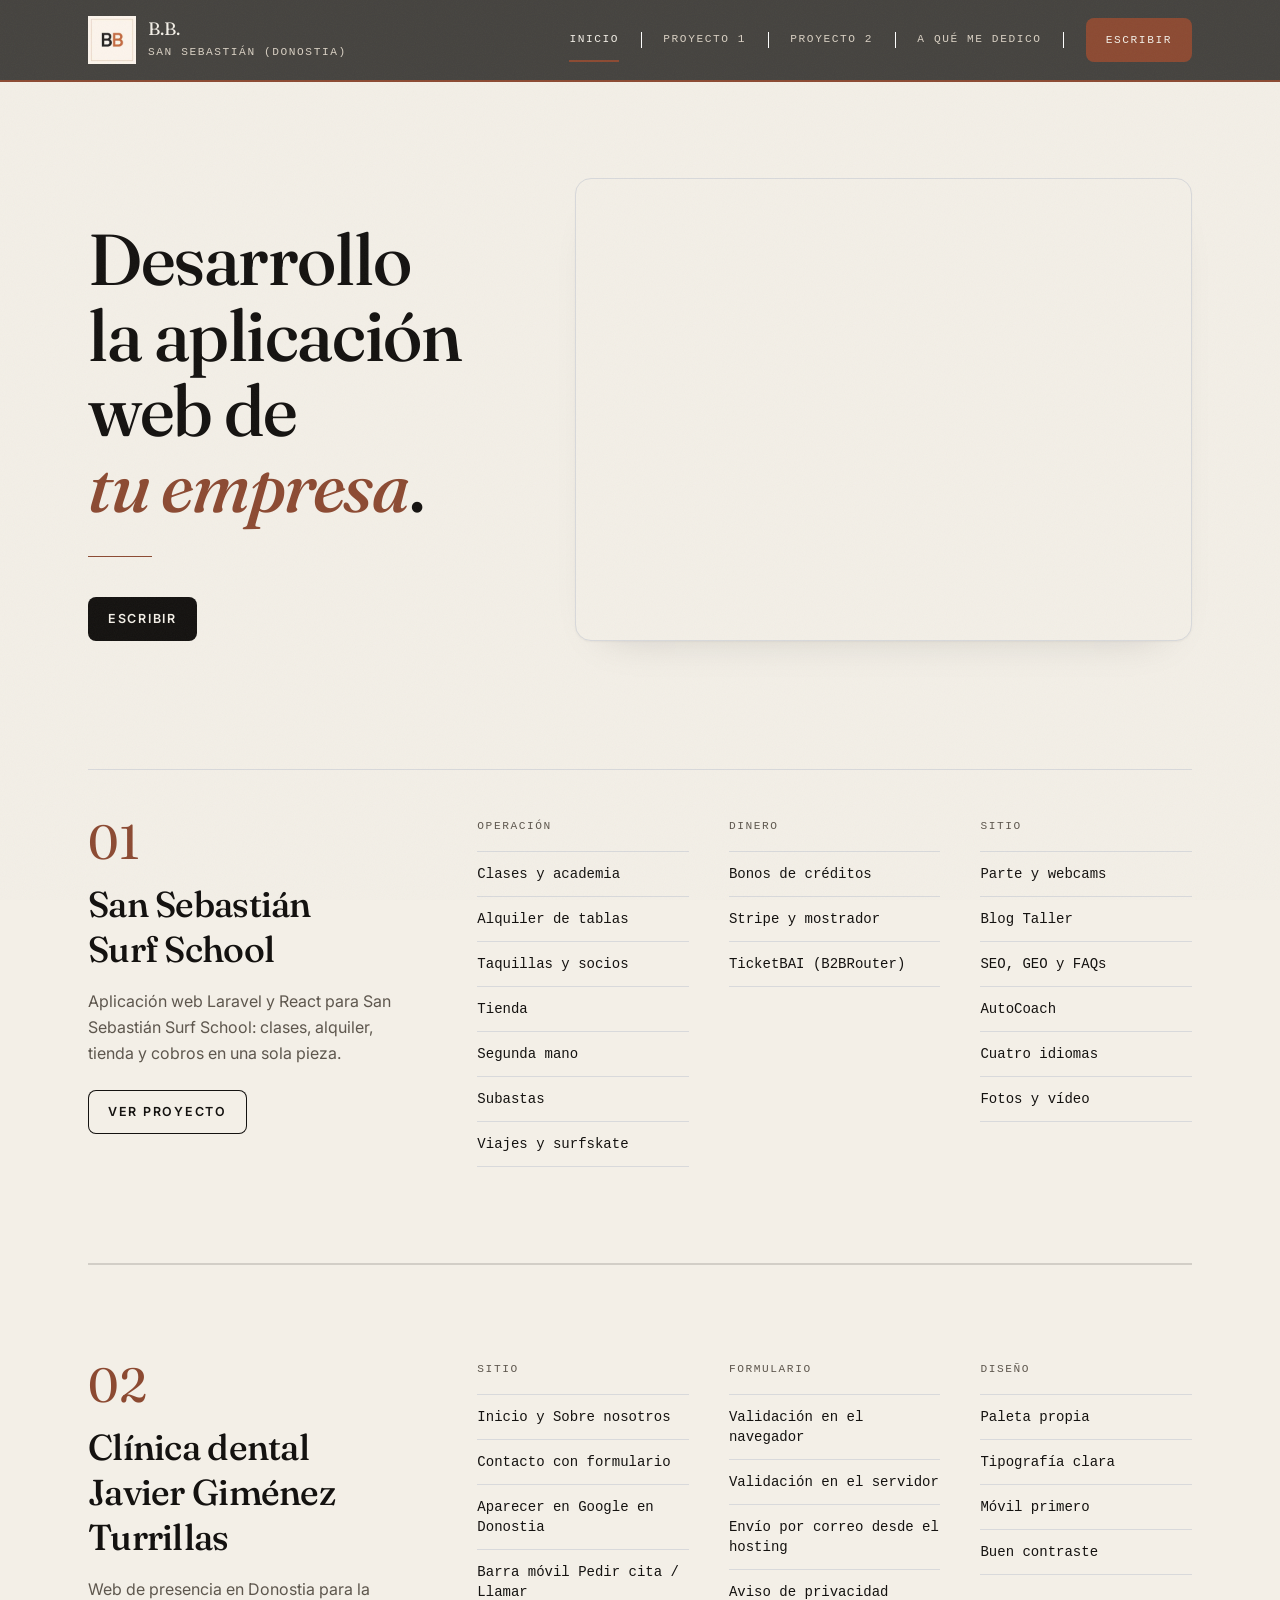
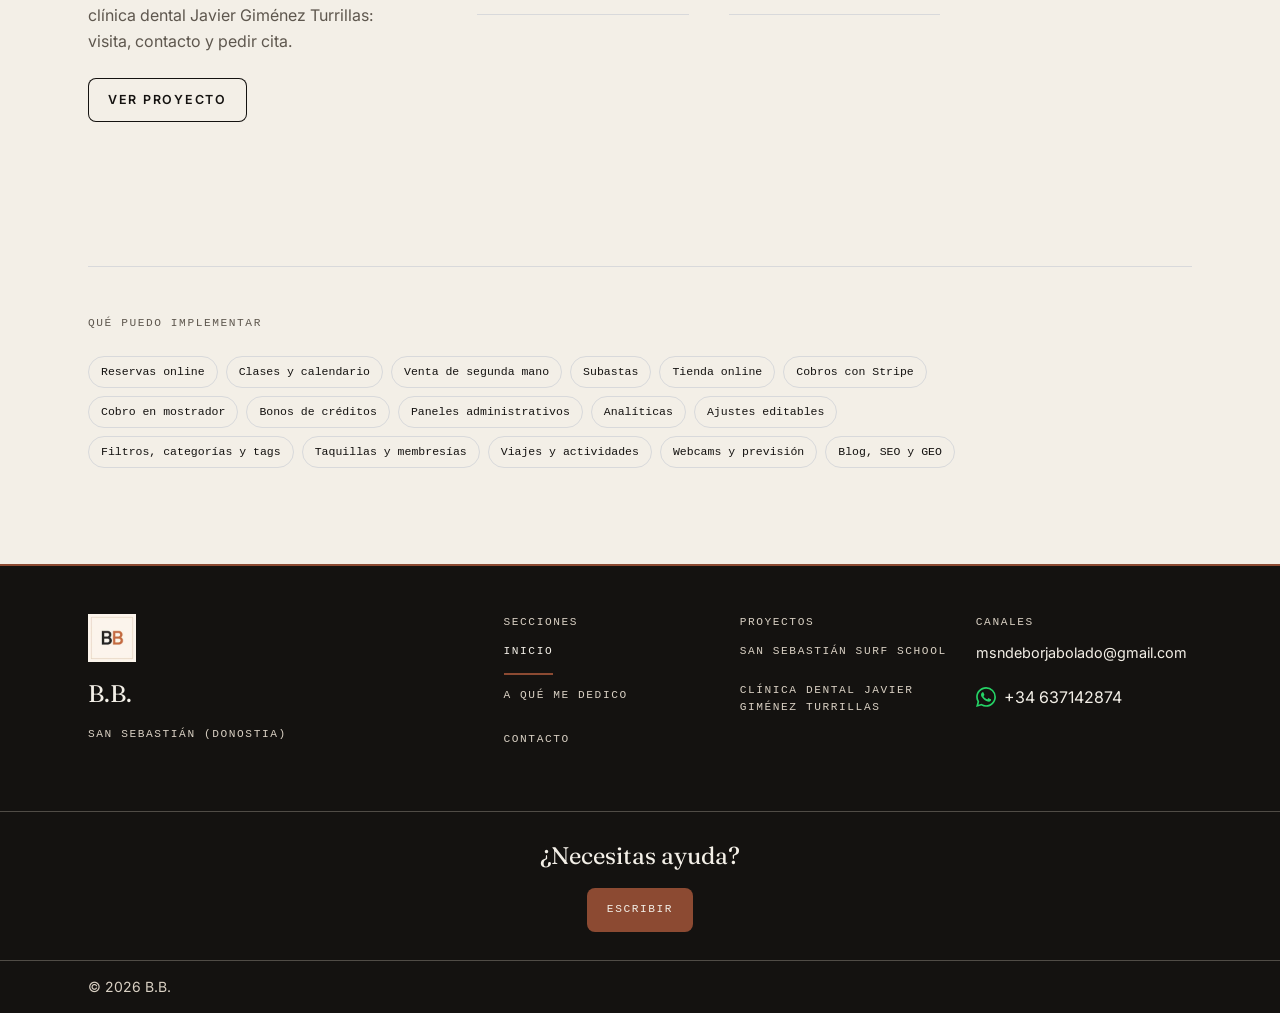
==== commit f56c0418: "Fichas: sección Despliegue (URL + hosting) en S4 y clínica" ====
--- a/index.html
+++ b/index.html
@@ -1,4 +1,4 @@
-<!DOCTYPE html><html lang="es"><head><meta charset="utf-8"><meta name="viewport" content="width=device-width"><meta name="description" content="Desarrollo la aplicación web de tu empresa en San Sebastián. Reservas, pagos, tienda y operativa en una sola pieza. Caso: San Sebastián Surf School."><link rel="preconnect" href="https://fonts.googleapis.com"><link rel="preconnect" href="https://fonts.gstatic.com" crossorigin><link rel="preload" as="style" href="https://fonts.googleapis.com/css2?family=Fraunces:ital,opsz,wght@0,9..144,300..700;1,9..144,300..700&family=Inter:wght@400;500;600;700&display=swap"><link href="https://fonts.googleapis.com/css2?family=Fraunces:ital,opsz,wght@0,9..144,300..700;1,9..144,300..700&family=Inter:wght@400;500;600;700&display=swap" rel="stylesheet" media="print" onload="this.media='all'"><noscript><link href="https://fonts.googleapis.com/css2?family=Fraunces:ital,opsz,wght@0,9..144,300..700;1,9..144,300..700&family=Inter:wght@400;500;600;700&display=swap" rel="stylesheet"></noscript><link rel="icon" type="image/png" href="/imagenes/logo-bb-32.png"><title>B.B. — Desarrollo de aplicaciones web en San Sebastián</title><meta property="og:type" content="website"><meta property="og:site_name" content="B.B."><meta property="og:title" content="B.B. — Desarrollo de aplicaciones web en San Sebastián"><meta property="og:description" content="Desarrollo la aplicación web de tu empresa en San Sebastián. Reservas, pagos, tienda y operativa en una sola pieza. Caso: San Sebastián Surf School."><meta property="og:locale" content="es_ES"><meta property="og:image" content="/imagenes/estudio-mesa.webp"><meta name="twitter:card" content="summary_large_image"><link rel="stylesheet" href="/_astro/Base.MGYrGyyN.css"></head><body class="flex min-h-dvh flex-col bg-paper text-ink antialiased"><div class="grain" aria-hidden="true"></div><div id="progreso" class="progress" aria-hidden="true"></div><a href="#contenido" class="sr-only focus:not-sr-only focus:absolute focus:left-4 focus:top-4 focus:z-10 focus:bg-paper focus:px-3 focus:py-2 focus:text-ink">Saltar al contenido</a><header id="cabecera" class="sticky top-0 z-50 border-b-2 border-accent glass-nav text-paper"><div class="mx-auto flex max-w-6xl items-center justify-between gap-x-8 px-6 py-4"><a href="/" class="inline-flex min-h-11 items-center gap-3"><img src="/imagenes/logo-bb.webp" alt="" width="48" height="48" class="h-12 w-12" decoding="async"><span><span class="block font-serif text-lg leading-none">B.B.</span><span class="kicker mt-1.5 block text-sand">San Sebastián (Donostia)</span></span></a><button type="button" id="menu-btn" class="menu-btn" aria-controls="menu-panel" aria-expanded="false" aria-label="Abrir menú"><span class="menu-btn-bars" aria-hidden="true"><span></span><span></span><span></span></span></button><nav id="menu-panel" class="site-nav" aria-label="Secciones"><ul class="nav-list"><li><a href="/" class="nav-link" aria-current="page">Inicio</a></li><li><a href="/proyectos/s4" class="nav-link">Proyecto 1</a></li><li><a href="/proyectos/clinica-dental-javier" class="nav-link">Proyecto 2</a></li><li><a href="/sobre" class="nav-link">A qué me dedico</a></li><li><a href="/contacto" class="btn-copper">Escribir</a></li></ul></nav></div></header><main id="contenido" class="mx-auto w-full max-w-6xl flex-1 px-6 py-16 md:py-24"><script type="application/ld+json">{"@context":"https://schema.org","@type":"ProfilePage","mainEntity":{"@type":"Person","name":"B.B.","jobTitle":"Desarrollador de aplicaciones web","description":"Desarrollo la aplicación web de tu empresa.","workLocation":{"@type":"Place","name":"San Sebastián (Donostia)"},"email":"mailto:msndeborjabolado@gmail.com","telephone":"+34 637142874","knowsLanguage":"es"}}</script><div class="grid items-end gap-12 lg:grid-cols-12 lg:gap-16"><div class="lg:col-span-5"><h1 class="font-serif text-5xl font-medium leading-[1.05] tracking-tight md:text-6xl" data-reveal>Desarrollo la aplicación web de <em class="em">tu empresa</em>.</h1><span class="mt-8 block h-px w-16 bg-accent" aria-hidden="true" data-reveal style="--rd:0.16s"></span><p class="mt-10" data-reveal style="--rd:0.24s"><a href="/contacto" class="btn">Escribir</a></p></div><figure class="lg:col-span-7" data-reveal style="--rd:0.16s"><img src="/imagenes/estudio-mesa.webp" srcset="/imagenes/estudio-mesa-800.webp 800w, /imagenes/estudio-mesa.webp 1200w" sizes="(max-width: 1024px) 100vw, 58vw" alt="Portátil abierto sobre la mesa mostrando un panel de una aplicación web de negocio." width="1200" height="900" class="aspect-[4/3] w-full object-cover" fetchpriority="high" decoding="async"></figure></div><section class="mt-24 border-t border-line pt-12 md:mt-32" aria-label="Proyectos"><ul data-reveal><li class="pb-16 md:pb-24"><div class="grid gap-10 lg:grid-cols-12 lg:items-start lg:gap-16"><div class="lg:col-span-4"><p class="font-serif text-5xl text-accent">01</p><h3 class="mt-4 font-serif text-4xl font-medium leading-tight tracking-tight"><a href="/proyectos/s4" class="group inline-flex items-baseline gap-3 no-underline hover:text-accent"><span>San Sebastián Surf School</span><span class="inline-block -translate-x-1 text-accent opacity-0 transition-all duration-300 group-hover:translate-x-0 group-hover:opacity-100" aria-hidden="true">→</span></a></h3><p class="mt-4 max-w-md leading-relaxed text-muted">Aplicación web Laravel y React para San Sebastián Surf School: clases, alquiler, tienda y cobros en una sola pieza.</p><p class="mt-6"><a href="/proyectos/s4" class="btn-line">Ver proyecto</a></p></div><div class="grid gap-10 sm:grid-cols-3 lg:col-span-8"><div><p class="kicker text-muted">Operación</p><ul class="mt-4 border-t border-line"><li class="border-b border-line py-3 font-mono text-sm text-ink">Clases y academia</li><li class="border-b border-line py-3 font-mono text-sm text-ink">Alquiler de tablas</li><li class="border-b border-line py-3 font-mono text-sm text-ink">Taquillas y socios</li><li class="border-b border-line py-3 font-mono text-sm text-ink">Tienda</li><li class="border-b border-line py-3 font-mono text-sm text-ink">Segunda mano</li><li class="border-b border-line py-3 font-mono text-sm text-ink">Subastas</li><li class="border-b border-line py-3 font-mono text-sm text-ink">Viajes y surfskate</li></ul></div><div><p class="kicker text-muted">Dinero</p><ul class="mt-4 border-t border-line"><li class="border-b border-line py-3 font-mono text-sm text-ink">Bonos de créditos</li><li class="border-b border-line py-3 font-mono text-sm text-ink">Stripe y mostrador</li><li class="border-b border-line py-3 font-mono text-sm text-ink">TicketBAI (B2BRouter)</li></ul></div><div><p class="kicker text-muted">Sitio</p><ul class="mt-4 border-t border-line"><li class="border-b border-line py-3 font-mono text-sm text-ink">Parte y webcams</li><li class="border-b border-line py-3 font-mono text-sm text-ink">Blog Taller</li><li class="border-b border-line py-3 font-mono text-sm text-ink">SEO, GEO y FAQs</li><li class="border-b border-line py-3 font-mono text-sm text-ink">AutoCoach</li><li class="border-b border-line py-3 font-mono text-sm text-ink">Cuatro idiomas</li><li class="border-b border-line py-3 font-mono text-sm text-ink">Fotos y vídeo</li></ul></div></div></div></li><li class="border-t-2 border-ink/15 py-16 md:py-24"><div class="grid gap-10 lg:grid-cols-12 lg:items-start lg:gap-16"><div class="lg:col-span-4"><p class="font-serif text-5xl text-accent">02</p><h3 class="mt-4 font-serif text-4xl font-medium leading-tight tracking-tight"><a href="/proyectos/clinica-dental-javier" class="group inline-flex items-baseline gap-3 no-underline hover:text-accent"><span>Clínica dental Javier Giménez Turrillas</span><span class="inline-block -translate-x-1 text-accent opacity-0 transition-all duration-300 group-hover:translate-x-0 group-hover:opacity-100" aria-hidden="true">→</span></a></h3><p class="mt-4 max-w-md leading-relaxed text-muted">Web de presencia en Donostia para la clínica dental Javier Giménez Turrillas: visita, contacto y pedir cita.</p><p class="mt-6"><a href="/proyectos/clinica-dental-javier" class="btn-line">Ver proyecto</a></p></div><div class="grid gap-10 sm:grid-cols-3 lg:col-span-8"><div><p class="kicker text-muted">Sitio</p><ul class="mt-4 border-t border-line"><li class="border-b border-line py-3 font-mono text-sm text-ink">Inicio y Sobre nosotros</li><li class="border-b border-line py-3 font-mono text-sm text-ink">Contacto con formulario</li><li class="border-b border-line py-3 font-mono text-sm text-ink">Aparecer en Google en Donostia</li><li class="border-b border-line py-3 font-mono text-sm text-ink">Barra móvil Pedir cita / Llamar</li></ul></div><div><p class="kicker text-muted">Formulario</p><ul class="mt-4 border-t border-line"><li class="border-b border-line py-3 font-mono text-sm text-ink">Validación en el navegador</li><li class="border-b border-line py-3 font-mono text-sm text-ink">Validación en el servidor</li><li class="border-b border-line py-3 font-mono text-sm text-ink">Envío por correo desde el hosting</li><li class="border-b border-line py-3 font-mono text-sm text-ink">Aviso de privacidad</li></ul></div><div><p class="kicker text-muted">Diseño</p><ul class="mt-4 border-t border-line"><li class="border-b border-line py-3 font-mono text-sm text-ink">Paleta propia</li><li class="border-b border-line py-3 font-mono text-sm text-ink">Tipografía clara</li><li class="border-b border-line py-3 font-mono text-sm text-ink">Móvil primero</li><li class="border-b border-line py-3 font-mono text-sm text-ink">Buen contraste</li></ul></div></div></div></li></ul></section><section class="mt-8 border-t border-line pt-12 md:mt-12" aria-labelledby="servicios"><h2 id="servicios" class="kicker text-muted">Qué puedo implementar</h2><ul class="mt-6 flex max-w-4xl flex-wrap gap-2"><li class="chip-wrap"><button type="button" class="chip" aria-describedby="servicio-tip-0" aria-expanded="false" data-chip-tip>Reservas online</button><div class="chip-tip" id="servicio-tip-0" role="tooltip"><p class="chip-tip-title">¿A qué me refiero?</p><p class="chip-tip-body">Que el cliente reserve desde la web: franjas, disponibilidad y confirmación, sin depender del teléfono.</p></div></li><li class="chip-wrap"><button type="button" class="chip" aria-describedby="servicio-tip-1" aria-expanded="false" data-chip-tip>Clases y calendario</button><div class="chip-tip" id="servicio-tip-1" role="tooltip"><p class="chip-tip-title">¿A qué me refiero?</p><p class="chip-tip-body">Horarios, plazas y tipos de alumno (guest, socio, VIP) en un calendario que el gestor puede operar.</p></div></li><li class="chip-wrap"><button type="button" class="chip" aria-describedby="servicio-tip-2" aria-expanded="false" data-chip-tip>Venta de segunda mano</button><div class="chip-tip" id="servicio-tip-2" role="tooltip"><p class="chip-tip-title">¿A qué me refiero?</p><p class="chip-tip-body">Catálogo de material usado con estados (disponible, reservada, vendida) y gestión desde el panel.</p></div></li><li class="chip-wrap"><button type="button" class="chip" aria-describedby="servicio-tip-3" aria-expanded="false" data-chip-tip>Subastas</button><div class="chip-tip" id="servicio-tip-3" role="tooltip"><p class="chip-tip-title">¿A qué me refiero?</p><p class="chip-tip-body">Lotes con pujas, cierre, adjudicación y cobro al ganador — online o en metálico.</p></div></li><li class="chip-wrap"><button type="button" class="chip" aria-describedby="servicio-tip-4" aria-expanded="false" data-chip-tip>Tienda online</button><div class="chip-tip" id="servicio-tip-4" role="tooltip"><p class="chip-tip-title">¿A qué me refiero?</p><p class="chip-tip-body">Catálogo, ficha, carrito y pedido: el cliente compra y tú marcas la entrega.</p></div></li><li class="chip-wrap"><button type="button" class="chip" aria-describedby="servicio-tip-5" aria-expanded="false" data-chip-tip>Cobros con Stripe</button><div class="chip-tip" id="servicio-tip-5" role="tooltip"><p class="chip-tip-title">¿A qué me refiero?</p><p class="chip-tip-body">Pago con tarjeta en la web, webhooks y recibo. El dinero entra sin cuadrar a mano.</p></div></li><li class="chip-wrap"><button type="button" class="chip" aria-describedby="servicio-tip-6" aria-expanded="false" data-chip-tip>Cobro en mostrador</button><div class="chip-tip" id="servicio-tip-6" role="tooltip"><p class="chip-tip-title">¿A qué me refiero?</p><p class="chip-tip-body">Datáfono o efectivo en el local, con ticket y enlace a la operativa del día.</p></div></li><li class="chip-wrap"><button type="button" class="chip" aria-describedby="servicio-tip-7" aria-expanded="false" data-chip-tip>Bonos de créditos</button><div class="chip-tip" id="servicio-tip-7" role="tooltip"><p class="chip-tip-title">¿A qué me refiero?</p><p class="chip-tip-body">Packs de créditos para clases u otros servicios, con saldo y cortesías desde admin.</p></div></li><li class="chip-wrap"><button type="button" class="chip" aria-describedby="servicio-tip-8" aria-expanded="false" data-chip-tip>Paneles administrativos</button><div class="chip-tip" id="servicio-tip-8" role="tooltip"><p class="chip-tip-title">¿A qué me refiero?</p><p class="chip-tip-body">La trastienda: usuarios, pedidos, equipo, tareas del día y el resto de la operativa.</p></div></li><li class="chip-wrap"><button type="button" class="chip" aria-describedby="servicio-tip-9" aria-expanded="false" data-chip-tip>Analíticas</button><div class="chip-tip" id="servicio-tip-9" role="tooltip"><p class="chip-tip-title">¿A qué me refiero?</p><p class="chip-tip-body">Informes de ingresos, KPIs y deuda: ver qué rinde sin exportar a Excel a ciegas.</p></div></li><li class="chip-wrap"><button type="button" class="chip" aria-describedby="servicio-tip-10" aria-expanded="false" data-chip-tip>Ajustes editables</button><div class="chip-tip" id="servicio-tip-10" role="tooltip"><p class="chip-tip-title">¿A qué me refiero?</p><p class="chip-tip-body">Logo, slogan, teléfonos, redes, personal activo/inactivo y otros datos de la empresa, cambiables desde un panel sin tocar código.</p></div></li><li class="chip-wrap"><button type="button" class="chip" aria-describedby="servicio-tip-11" aria-expanded="false" data-chip-tip>Filtros, categorías y tags</button><div class="chip-tip" id="servicio-tip-11" role="tooltip"><p class="chip-tip-title">¿A qué me refiero?</p><p class="chip-tip-body">Que organices el catálogo o el contenido a tu manera: crear, editar y cruzar filtros, categorías y etiquetas desde el panel.</p></div></li><li class="chip-wrap"><button type="button" class="chip" aria-describedby="servicio-tip-12" aria-expanded="false" data-chip-tip>Taquillas y membresías</button><div class="chip-tip" id="servicio-tip-12" role="tooltip"><p class="chip-tip-title">¿A qué me refiero?</p><p class="chip-tip-body">Planes, cuotas, ocupación, alta/baja y membresía VIP (con taquilla virtual si hace falta).</p></div></li><li class="chip-wrap"><button type="button" class="chip" aria-describedby="servicio-tip-13" aria-expanded="false" data-chip-tip>Viajes y actividades</button><div class="chip-tip" id="servicio-tip-13" role="tooltip"><p class="chip-tip-title">¿A qué me refiero?</p><p class="chip-tip-body">Inscripción a trips u otras actividades, con confirmación de asistencia o reembolso.</p></div></li><li class="chip-wrap"><button type="button" class="chip" aria-describedby="servicio-tip-14" aria-expanded="false" data-chip-tip>Webcams y previsión</button><div class="chip-tip" id="servicio-tip-14" role="tooltip"><p class="chip-tip-title">¿A qué me refiero?</p><p class="chip-tip-body">Cámaras de la playa, parte del día y previsión: el cliente decide si sale al agua.</p></div></li><li class="chip-wrap"><button type="button" class="chip" aria-describedby="servicio-tip-15" aria-expanded="false" data-chip-tip>Blog, SEO y GEO</button><div class="chip-tip" id="servicio-tip-15" role="tooltip"><p class="chip-tip-title">¿A qué me refiero?</p><p class="chip-tip-body">Contenidos y fichas locales (títulos, Schema, FAQs) para que te encuentren en tu zona.</p></div></li></ul></section><script type="module">var e=document.querySelectorAll(`.chip-wrap`);e.forEach(t=>{let n=t.querySelector(`[data-chip-tip]`);n instanceof HTMLButtonElement&&n.addEventListener(`click`,r=>{r.stopPropagation();let i=t.classList.toggle(`is-open`);n.setAttribute(`aria-expanded`,i?`true`:`false`),e.forEach(e=>{if(e===t)return;e.classList.remove(`is-open`);let n=e.querySelector(`[data-chip-tip]`);n instanceof HTMLButtonElement&&n.setAttribute(`aria-expanded`,`false`)})})}),document.addEventListener(`click`,()=>{e.forEach(e=>{e.classList.remove(`is-open`);let t=e.querySelector(`[data-chip-tip]`);t instanceof HTMLButtonElement&&t.setAttribute(`aria-expanded`,`false`)})});</script></main><footer class="site-footer border-t-2 border-accent bg-ink text-paper"><div class="footer-grid mx-auto max-w-6xl px-6 py-10 md:py-12"><div class="footer-brand"><img src="/imagenes/logo-bb.webp" alt="" width="48" height="48" class="h-12 w-12" decoding="async" loading="lazy"><p class="mt-4 font-serif text-2xl">B.B.</p><p class="kicker mt-4 text-sand">San Sebastián (Donostia)</p></div><div class="footer-cols"><div><p class="kicker text-sand">Secciones</p><ul class="footer-list mt-3"><li><a class="nav-link" href="/" aria-current="page">Inicio</a></li><li><a class="nav-link" href="/sobre">A qué me dedico</a></li><li><a class="nav-link" href="/contacto">Contacto</a></li></ul></div><div><p class="kicker text-sand">Proyectos</p><ul class="footer-list mt-3"><li><a class="nav-link" href="/proyectos/s4">San Sebastián Surf School</a></li><li><a class="nav-link" href="/proyectos/clinica-dental-javier">Clínica dental Javier Giménez Turrillas</a></li></ul></div><div class="footer-canales"><p class="kicker text-sand">Canales</p><ul class="footer-list mt-3"><li><a class="chrome-link footer-mail" href="mailto:msndeborjabolado@gmail.com">msndeborjabolado@gmail.com</a></li><li><a class="chrome-link gap-2" href="https://wa.me/34637142874" aria-label="WhatsApp +34 637142874"><svg viewBox="0 0 24 24" fill="currentColor" class="wa-mark h-5 w-5 shrink-0" aria-hidden="true"><path d="M17.472 14.382c-.297-.149-1.758-.867-2.03-.967-.273-.099-.471-.148-.67.15-.197.297-.767.966-.94 1.164-.173.199-.347.223-.644.075-.297-.15-1.255-.463-2.39-1.475-.883-.788-1.48-1.761-1.653-2.059-.173-.297-.018-.458.13-.606.134-.133.297-.347.446-.52.149-.174.198-.298.297-.497.1-.198.05-.371-.025-.52-.075-.149-.669-1.612-.916-2.207-.242-.579-.487-.5-.669-.51-.173-.008-.371-.01-.57-.01-.198 0-.52.074-.792.372-.272.297-1.04 1.016-1.04 2.479 0 1.462 1.065 2.875 1.213 3.074.149.198 2.096 3.2 5.077 4.487.709.306 1.262.489 1.694.625.712.227 1.36.195 1.871.118.571-.085 1.758-.719 2.006-1.413.248-.694.248-1.289.173-1.413-.074-.124-.272-.198-.57-.347m-5.421 7.403h-.004a9.87 9.87 0 01-5.031-1.378l-.361-.214-3.741.982.998-3.648-.235-.374a9.86 9.86 0 01-1.51-5.26c.001-5.45 4.436-9.884 9.888-9.884 2.64 0 5.122 1.03 6.988 2.898a9.825 9.825 0 012.893 6.994c-.003 5.45-4.437 9.884-9.885 9.884m8.413-18.297A11.815 11.815 0 0012.05 0C5.495 0 .16 5.335.157 11.892c0 2.096.547 4.142 1.588 5.945L.057 24l6.305-1.654a11.882 11.882 0 005.683 1.448h.005c6.554 0 11.89-5.335 11.893-11.893a11.821 11.821 0 00-3.48-8.413z"></path></svg><span>+34 637142874</span></a></li></ul></div></div></div><div class="border-t border-sand/30"><div class="footer-cta mx-auto flex max-w-6xl flex-col items-center gap-4 px-6 py-7 text-center"><p class="font-serif text-xl sm:text-2xl">¿Necesitas ayuda?</p><a href="/contacto" class="btn-copper">Escribir</a></div></div><div class="border-t border-sand/30"><p class="mx-auto max-w-6xl px-6 py-4 text-center text-sm text-sand sm:text-left">© 2026 B.B.</p></div></footer><script>
+<!DOCTYPE html><html lang="es"><head><meta charset="utf-8"><meta name="viewport" content="width=device-width"><meta name="description" content="Desarrollo la aplicación web de tu empresa en San Sebastián. Reservas, pagos, tienda y operativa en una sola pieza. Caso: San Sebastián Surf School."><link rel="preconnect" href="https://fonts.googleapis.com"><link rel="preconnect" href="https://fonts.gstatic.com" crossorigin><link rel="preload" as="style" href="https://fonts.googleapis.com/css2?family=Fraunces:ital,opsz,wght@0,9..144,300..700;1,9..144,300..700&family=Inter:wght@400;500;600;700&display=swap"><link href="https://fonts.googleapis.com/css2?family=Fraunces:ital,opsz,wght@0,9..144,300..700;1,9..144,300..700&family=Inter:wght@400;500;600;700&display=swap" rel="stylesheet" media="print" onload="this.media='all'"><noscript><link href="https://fonts.googleapis.com/css2?family=Fraunces:ital,opsz,wght@0,9..144,300..700;1,9..144,300..700&family=Inter:wght@400;500;600;700&display=swap" rel="stylesheet"></noscript><link rel="icon" type="image/png" href="/imagenes/logo-bb-32.png"><title>B.B. — Desarrollo de aplicaciones web en San Sebastián</title><meta property="og:type" content="website"><meta property="og:site_name" content="B.B."><meta property="og:title" content="B.B. — Desarrollo de aplicaciones web en San Sebastián"><meta property="og:description" content="Desarrollo la aplicación web de tu empresa en San Sebastián. Reservas, pagos, tienda y operativa en una sola pieza. Caso: San Sebastián Surf School."><meta property="og:locale" content="es_ES"><meta property="og:image" content="/imagenes/estudio-mesa.webp"><meta name="twitter:card" content="summary_large_image"><link rel="stylesheet" href="/_astro/Base.Dv_7iysV.css"></head><body class="flex min-h-dvh flex-col bg-paper text-ink antialiased"><div class="grain" aria-hidden="true"></div><div id="progreso" class="progress" aria-hidden="true"></div><a href="#contenido" class="sr-only focus:not-sr-only focus:absolute focus:left-4 focus:top-4 focus:z-10 focus:bg-paper focus:px-3 focus:py-2 focus:text-ink">Saltar al contenido</a><header id="cabecera" class="sticky top-0 z-50 border-b-2 border-accent glass-nav text-paper"><div class="mx-auto flex max-w-6xl items-center justify-between gap-x-8 px-6 py-4"><a href="/" class="inline-flex min-h-11 items-center gap-3"><img src="/imagenes/logo-bb.webp" alt="" width="48" height="48" class="h-12 w-12" decoding="async"><span><span class="block font-serif text-lg leading-none">B.B.</span><span class="kicker mt-1.5 block text-sand">San Sebastián (Donostia)</span></span></a><button type="button" id="menu-btn" class="menu-btn" aria-controls="menu-panel" aria-expanded="false" aria-label="Abrir menú"><span class="menu-btn-bars" aria-hidden="true"><span></span><span></span><span></span></span></button><nav id="menu-panel" class="site-nav" aria-label="Secciones"><ul class="nav-list"><li><a href="/" class="nav-link" aria-current="page">Inicio</a></li><li><a href="/proyectos/s4" class="nav-link">Proyecto 1</a></li><li><a href="/proyectos/clinica-dental-javier" class="nav-link">Proyecto 2</a></li><li><a href="/sobre" class="nav-link">A qué me dedico</a></li><li><a href="/contacto" class="btn-copper">Escribir</a></li></ul></nav></div></header><main id="contenido" class="mx-auto w-full max-w-6xl flex-1 px-6 py-16 md:py-24"><script type="application/ld+json">{"@context":"https://schema.org","@type":"ProfilePage","mainEntity":{"@type":"Person","name":"B.B.","jobTitle":"Desarrollador de aplicaciones web","description":"Desarrollo la aplicación web de tu empresa.","workLocation":{"@type":"Place","name":"San Sebastián (Donostia)"},"email":"mailto:msndeborjabolado@gmail.com","telephone":"+34 637142874","knowsLanguage":"es"}}</script><section class="home-hero" aria-label="Presentación"><div class="home-hero-bg" aria-hidden="true"><img class="home-hero-bg-img" src="/imagenes/estudio-mesa.webp" srcset="/imagenes/estudio-mesa-800.webp 800w, /imagenes/estudio-mesa.webp 1200w" sizes="100vw" alt="" width="1200" height="900" fetchpriority="high" decoding="async"><div class="home-hero-veil"></div></div><div class="home-hero-copy" data-reveal><h1 class="home-hero-title font-serif font-medium tracking-tight">Desarrollo la aplicación web de <em class="em">tu empresa</em>.</h1><span class="home-hero-rule" aria-hidden="true"></span><p class="home-hero-cta-wrap"><a href="/contacto" class="btn home-hero-cta">Escribir</a></p></div><figure class="home-hero-aside" data-reveal style="--rd:0.16s"><img src="/imagenes/estudio-mesa.webp" srcset="/imagenes/estudio-mesa-800.webp 800w, /imagenes/estudio-mesa.webp 1200w" sizes="58vw" alt="Portátil abierto sobre la mesa mostrando un panel de una aplicación web de negocio." width="1200" height="900" class="aspect-[4/3] w-full object-cover" decoding="async" loading="lazy"></figure></section><section class="mt-24 border-t border-line pt-12 md:mt-32" aria-label="Proyectos"><ul data-reveal><li class="pb-16 md:pb-24"><div class="grid gap-10 lg:grid-cols-12 lg:items-start lg:gap-16"><div class="lg:col-span-4"><p class="font-serif text-5xl text-accent">01</p><h3 class="mt-4 font-serif text-4xl font-medium leading-tight tracking-tight"><a href="/proyectos/s4" class="group inline-flex items-baseline gap-3 no-underline hover:text-accent"><span>San Sebastián Surf School</span><span class="inline-block -translate-x-1 text-accent opacity-0 transition-all duration-300 group-hover:translate-x-0 group-hover:opacity-100" aria-hidden="true">→</span></a></h3><p class="mt-4 max-w-md leading-relaxed text-muted">Aplicación web Laravel y React para San Sebastián Surf School: clases, alquiler, tienda y cobros en una sola pieza.</p><p class="mt-6"><a href="/proyectos/s4" class="btn-line">Ver proyecto</a></p></div><div class="grid gap-10 sm:grid-cols-3 lg:col-span-8"><div><p class="kicker text-muted">Operación</p><ul class="mt-4 border-t border-line"><li class="border-b border-line py-3 font-mono text-sm text-ink">Clases y academia</li><li class="border-b border-line py-3 font-mono text-sm text-ink">Alquiler de tablas</li><li class="border-b border-line py-3 font-mono text-sm text-ink">Taquillas y socios</li><li class="border-b border-line py-3 font-mono text-sm text-ink">Tienda</li><li class="border-b border-line py-3 font-mono text-sm text-ink">Segunda mano</li><li class="border-b border-line py-3 font-mono text-sm text-ink">Subastas</li><li class="border-b border-line py-3 font-mono text-sm text-ink">Viajes y surfskate</li></ul></div><div><p class="kicker text-muted">Dinero</p><ul class="mt-4 border-t border-line"><li class="border-b border-line py-3 font-mono text-sm text-ink">Bonos de créditos</li><li class="border-b border-line py-3 font-mono text-sm text-ink">Stripe y mostrador</li><li class="border-b border-line py-3 font-mono text-sm text-ink">TicketBAI (B2BRouter)</li></ul></div><div><p class="kicker text-muted">Sitio</p><ul class="mt-4 border-t border-line"><li class="border-b border-line py-3 font-mono text-sm text-ink">Parte y webcams</li><li class="border-b border-line py-3 font-mono text-sm text-ink">Blog Taller</li><li class="border-b border-line py-3 font-mono text-sm text-ink">SEO, GEO y FAQs</li><li class="border-b border-line py-3 font-mono text-sm text-ink">AutoCoach</li><li class="border-b border-line py-3 font-mono text-sm text-ink">Cuatro idiomas</li><li class="border-b border-line py-3 font-mono text-sm text-ink">Fotos y vídeo</li></ul></div></div></div></li><li class="border-t-2 border-ink/15 py-16 md:py-24"><div class="grid gap-10 lg:grid-cols-12 lg:items-start lg:gap-16"><div class="lg:col-span-4"><p class="font-serif text-5xl text-accent">02</p><h3 class="mt-4 font-serif text-4xl font-medium leading-tight tracking-tight"><a href="/proyectos/clinica-dental-javier" class="group inline-flex items-baseline gap-3 no-underline hover:text-accent"><span>Clínica dental Javier Giménez Turrillas</span><span class="inline-block -translate-x-1 text-accent opacity-0 transition-all duration-300 group-hover:translate-x-0 group-hover:opacity-100" aria-hidden="true">→</span></a></h3><p class="mt-4 max-w-md leading-relaxed text-muted">Web de presencia en Donostia para la clínica dental Javier Giménez Turrillas: visita, contacto y pedir cita.</p><p class="mt-6"><a href="/proyectos/clinica-dental-javier" class="btn-line">Ver proyecto</a></p></div><div class="grid gap-10 sm:grid-cols-3 lg:col-span-8"><div><p class="kicker text-muted">Sitio</p><ul class="mt-4 border-t border-line"><li class="border-b border-line py-3 font-mono text-sm text-ink">Inicio y Sobre nosotros</li><li class="border-b border-line py-3 font-mono text-sm text-ink">Contacto con formulario</li><li class="border-b border-line py-3 font-mono text-sm text-ink">Aparecer en Google en Donostia</li><li class="border-b border-line py-3 font-mono text-sm text-ink">Barra móvil Pedir cita / Llamar</li></ul></div><div><p class="kicker text-muted">Formulario</p><ul class="mt-4 border-t border-line"><li class="border-b border-line py-3 font-mono text-sm text-ink">Validación en el navegador</li><li class="border-b border-line py-3 font-mono text-sm text-ink">Validación en el servidor</li><li class="border-b border-line py-3 font-mono text-sm text-ink">Envío por correo desde el hosting</li><li class="border-b border-line py-3 font-mono text-sm text-ink">Aviso de privacidad</li></ul></div><div><p class="kicker text-muted">Diseño</p><ul class="mt-4 border-t border-line"><li class="border-b border-line py-3 font-mono text-sm text-ink">Paleta propia</li><li class="border-b border-line py-3 font-mono text-sm text-ink">Tipografía clara</li><li class="border-b border-line py-3 font-mono text-sm text-ink">Móvil primero</li><li class="border-b border-line py-3 font-mono text-sm text-ink">Buen contraste</li></ul></div></div></div></li></ul></section><section class="mt-8 border-t border-line pt-12 md:mt-12" aria-labelledby="servicios"><h2 id="servicios" class="kicker text-muted">Qué puedo implementar</h2><ul class="mt-6 flex max-w-4xl flex-wrap gap-2"><li class="chip-wrap"><button type="button" class="chip" aria-describedby="servicio-tip-0" aria-expanded="false" data-chip-tip>Reservas online</button><div class="chip-tip" id="servicio-tip-0" role="tooltip"><p class="chip-tip-title">¿A qué me refiero?</p><p class="chip-tip-body">Que el cliente reserve desde la web: franjas, disponibilidad y confirmación, sin depender del teléfono.</p></div></li><li class="chip-wrap"><button type="button" class="chip" aria-describedby="servicio-tip-1" aria-expanded="false" data-chip-tip>Clases y calendario</button><div class="chip-tip" id="servicio-tip-1" role="tooltip"><p class="chip-tip-title">¿A qué me refiero?</p><p class="chip-tip-body">Horarios, plazas y tipos de alumno (guest, socio, VIP) en un calendario que el gestor puede operar.</p></div></li><li class="chip-wrap"><button type="button" class="chip" aria-describedby="servicio-tip-2" aria-expanded="false" data-chip-tip>Venta de segunda mano</button><div class="chip-tip" id="servicio-tip-2" role="tooltip"><p class="chip-tip-title">¿A qué me refiero?</p><p class="chip-tip-body">Catálogo de material usado con estados (disponible, reservada, vendida) y gestión desde el panel.</p></div></li><li class="chip-wrap"><button type="button" class="chip" aria-describedby="servicio-tip-3" aria-expanded="false" data-chip-tip>Subastas</button><div class="chip-tip" id="servicio-tip-3" role="tooltip"><p class="chip-tip-title">¿A qué me refiero?</p><p class="chip-tip-body">Lotes con pujas, cierre, adjudicación y cobro al ganador — online o en metálico.</p></div></li><li class="chip-wrap"><button type="button" class="chip" aria-describedby="servicio-tip-4" aria-expanded="false" data-chip-tip>Tienda online</button><div class="chip-tip" id="servicio-tip-4" role="tooltip"><p class="chip-tip-title">¿A qué me refiero?</p><p class="chip-tip-body">Catálogo, ficha, carrito y pedido: el cliente compra y tú marcas la entrega.</p></div></li><li class="chip-wrap"><button type="button" class="chip" aria-describedby="servicio-tip-5" aria-expanded="false" data-chip-tip>Cobros con Stripe</button><div class="chip-tip" id="servicio-tip-5" role="tooltip"><p class="chip-tip-title">¿A qué me refiero?</p><p class="chip-tip-body">Pago con tarjeta en la web, webhooks y recibo. El dinero entra sin cuadrar a mano.</p></div></li><li class="chip-wrap"><button type="button" class="chip" aria-describedby="servicio-tip-6" aria-expanded="false" data-chip-tip>Cobro en mostrador</button><div class="chip-tip" id="servicio-tip-6" role="tooltip"><p class="chip-tip-title">¿A qué me refiero?</p><p class="chip-tip-body">Datáfono o efectivo en el local, con ticket y enlace a la operativa del día.</p></div></li><li class="chip-wrap"><button type="button" class="chip" aria-describedby="servicio-tip-7" aria-expanded="false" data-chip-tip>Bonos de créditos</button><div class="chip-tip" id="servicio-tip-7" role="tooltip"><p class="chip-tip-title">¿A qué me refiero?</p><p class="chip-tip-body">Packs de créditos para clases u otros servicios, con saldo y cortesías desde admin.</p></div></li><li class="chip-wrap"><button type="button" class="chip" aria-describedby="servicio-tip-8" aria-expanded="false" data-chip-tip>Paneles administrativos</button><div class="chip-tip" id="servicio-tip-8" role="tooltip"><p class="chip-tip-title">¿A qué me refiero?</p><p class="chip-tip-body">La trastienda: usuarios, pedidos, equipo, tareas del día y el resto de la operativa.</p></div></li><li class="chip-wrap"><button type="button" class="chip" aria-describedby="servicio-tip-9" aria-expanded="false" data-chip-tip>Analíticas</button><div class="chip-tip" id="servicio-tip-9" role="tooltip"><p class="chip-tip-title">¿A qué me refiero?</p><p class="chip-tip-body">Informes de ingresos, KPIs y deuda: ver qué rinde sin exportar a Excel a ciegas.</p></div></li><li class="chip-wrap"><button type="button" class="chip" aria-describedby="servicio-tip-10" aria-expanded="false" data-chip-tip>Ajustes editables</button><div class="chip-tip" id="servicio-tip-10" role="tooltip"><p class="chip-tip-title">¿A qué me refiero?</p><p class="chip-tip-body">Logo, slogan, teléfonos, redes, personal activo/inactivo y otros datos de la empresa, cambiables desde un panel sin tocar código.</p></div></li><li class="chip-wrap"><button type="button" class="chip" aria-describedby="servicio-tip-11" aria-expanded="false" data-chip-tip>Filtros, categorías y tags</button><div class="chip-tip" id="servicio-tip-11" role="tooltip"><p class="chip-tip-title">¿A qué me refiero?</p><p class="chip-tip-body">Que organices el catálogo o el contenido a tu manera: crear, editar y cruzar filtros, categorías y etiquetas desde el panel.</p></div></li><li class="chip-wrap"><button type="button" class="chip" aria-describedby="servicio-tip-12" aria-expanded="false" data-chip-tip>Taquillas y membresías</button><div class="chip-tip" id="servicio-tip-12" role="tooltip"><p class="chip-tip-title">¿A qué me refiero?</p><p class="chip-tip-body">Planes, cuotas, ocupación, alta/baja y membresía VIP (con taquilla virtual si hace falta).</p></div></li><li class="chip-wrap"><button type="button" class="chip" aria-describedby="servicio-tip-13" aria-expanded="false" data-chip-tip>Viajes y actividades</button><div class="chip-tip" id="servicio-tip-13" role="tooltip"><p class="chip-tip-title">¿A qué me refiero?</p><p class="chip-tip-body">Inscripción a trips u otras actividades, con confirmación de asistencia o reembolso.</p></div></li><li class="chip-wrap"><button type="button" class="chip" aria-describedby="servicio-tip-14" aria-expanded="false" data-chip-tip>Webcams y previsión</button><div class="chip-tip" id="servicio-tip-14" role="tooltip"><p class="chip-tip-title">¿A qué me refiero?</p><p class="chip-tip-body">Cámaras de la playa, parte del día y previsión: el cliente decide si sale al agua.</p></div></li><li class="chip-wrap"><button type="button" class="chip" aria-describedby="servicio-tip-15" aria-expanded="false" data-chip-tip>Blog, SEO y GEO</button><div class="chip-tip" id="servicio-tip-15" role="tooltip"><p class="chip-tip-title">¿A qué me refiero?</p><p class="chip-tip-body">Contenidos y fichas locales (títulos, Schema, FAQs) para que te encuentren en tu zona.</p></div></li></ul></section><script type="module">var e=document.querySelectorAll(`.chip-wrap`);e.forEach(t=>{let n=t.querySelector(`[data-chip-tip]`);n instanceof HTMLButtonElement&&n.addEventListener(`click`,r=>{r.stopPropagation();let i=t.classList.toggle(`is-open`);n.setAttribute(`aria-expanded`,i?`true`:`false`),e.forEach(e=>{if(e===t)return;e.classList.remove(`is-open`);let n=e.querySelector(`[data-chip-tip]`);n instanceof HTMLButtonElement&&n.setAttribute(`aria-expanded`,`false`)})})}),document.addEventListener(`click`,()=>{e.forEach(e=>{e.classList.remove(`is-open`);let t=e.querySelector(`[data-chip-tip]`);t instanceof HTMLButtonElement&&t.setAttribute(`aria-expanded`,`false`)})});</script></main><footer class="site-footer border-t-2 border-accent bg-ink text-paper"><div class="footer-grid mx-auto max-w-6xl px-6 py-10 md:py-12"><div class="footer-brand"><img src="/imagenes/logo-bb.webp" alt="" width="48" height="48" class="h-12 w-12" decoding="async" loading="lazy"><p class="mt-4 font-serif text-2xl">B.B.</p><p class="kicker mt-4 text-sand">San Sebastián (Donostia)</p></div><div class="footer-cols"><div><p class="kicker text-sand">Secciones</p><ul class="footer-list mt-3"><li><a class="nav-link" href="/" aria-current="page">Inicio</a></li><li><a class="nav-link" href="/sobre">A qué me dedico</a></li><li><a class="nav-link" href="/contacto">Contacto</a></li></ul></div><div><p class="kicker text-sand">Proyectos</p><ul class="footer-list mt-3"><li><a class="nav-link" href="/proyectos/s4">San Sebastián Surf School</a></li><li><a class="nav-link" href="/proyectos/clinica-dental-javier">Clínica dental Javier Giménez Turrillas</a></li></ul></div><div class="footer-canales"><p class="kicker text-sand">Canales</p><ul class="footer-list mt-3"><li><a class="chrome-link footer-mail" href="mailto:msndeborjabolado@gmail.com">msndeborjabolado@gmail.com</a></li><li><a class="chrome-link gap-2" href="https://wa.me/34637142874" aria-label="WhatsApp +34 637142874"><svg viewBox="0 0 24 24" fill="currentColor" class="wa-mark h-5 w-5 shrink-0" aria-hidden="true"><path d="M17.472 14.382c-.297-.149-1.758-.867-2.03-.967-.273-.099-.471-.148-.67.15-.197.297-.767.966-.94 1.164-.173.199-.347.223-.644.075-.297-.15-1.255-.463-2.39-1.475-.883-.788-1.48-1.761-1.653-2.059-.173-.297-.018-.458.13-.606.134-.133.297-.347.446-.52.149-.174.198-.298.297-.497.1-.198.05-.371-.025-.52-.075-.149-.669-1.612-.916-2.207-.242-.579-.487-.5-.669-.51-.173-.008-.371-.01-.57-.01-.198 0-.52.074-.792.372-.272.297-1.04 1.016-1.04 2.479 0 1.462 1.065 2.875 1.213 3.074.149.198 2.096 3.2 5.077 4.487.709.306 1.262.489 1.694.625.712.227 1.36.195 1.871.118.571-.085 1.758-.719 2.006-1.413.248-.694.248-1.289.173-1.413-.074-.124-.272-.198-.57-.347m-5.421 7.403h-.004a9.87 9.87 0 01-5.031-1.378l-.361-.214-3.741.982.998-3.648-.235-.374a9.86 9.86 0 01-1.51-5.26c.001-5.45 4.436-9.884 9.888-9.884 2.64 0 5.122 1.03 6.988 2.898a9.825 9.825 0 012.893 6.994c-.003 5.45-4.437 9.884-9.885 9.884m8.413-18.297A11.815 11.815 0 0012.05 0C5.495 0 .16 5.335.157 11.892c0 2.096.547 4.142 1.588 5.945L.057 24l6.305-1.654a11.882 11.882 0 005.683 1.448h.005c6.554 0 11.89-5.335 11.893-11.893a11.821 11.821 0 00-3.48-8.413z"></path></svg><span>+34 637142874</span></a></li></ul></div></div></div><div class="border-t border-sand/30"><div class="footer-cta mx-auto flex max-w-6xl flex-col items-center gap-4 px-6 py-7 text-center"><p class="font-serif text-xl sm:text-2xl">¿Necesitas ayuda?</p><a href="/contacto" class="btn-copper">Escribir</a></div></div><div class="border-t border-sand/30"><p class="mx-auto max-w-6xl px-6 py-4 text-center text-sm text-sand sm:text-left">© 2026 B.B.</p></div></footer><script>
       // Sombra de la cabecera al hacer scroll
       const cabecera = document.getElementById('cabecera');
       const onScroll = () => {
--- a/_astro/Base.Dv_7iysV.css
+++ b/_astro/Base.Dv_7iysV.css
@@ -0,0 +1,2 @@
+/*! tailwindcss v4.3.3 | MIT License | https://tailwindcss.com */
+@layer properties{@supports (((-webkit-hyphens:none)) and (not (margin-trim:inline))) or ((-moz-orient:inline) and (not (color:rgb(from red r g b)))){*,:before,:after,::backdrop{--tw-translate-x:0;--tw-translate-y:0;--tw-translate-z:0;--tw-rotate-x:initial;--tw-rotate-y:initial;--tw-rotate-z:initial;--tw-skew-x:initial;--tw-skew-y:initial;--tw-space-y-reverse:0;--tw-divide-y-reverse:0;--tw-border-style:solid;--tw-leading:initial;--tw-font-weight:initial;--tw-tracking:initial;--tw-outline-style:solid;--tw-blur:initial;--tw-brightness:initial;--tw-contrast:initial;--tw-grayscale:initial;--tw-hue-rotate:initial;--tw-invert:initial;--tw-opacity:initial;--tw-saturate:initial;--tw-sepia:initial;--tw-drop-shadow:initial;--tw-drop-shadow-color:initial;--tw-drop-shadow-alpha:100%;--tw-drop-shadow-size:initial;--tw-duration:initial;--tw-ease:initial}}}@layer theme{:root,:host{--font-sans:"Inter", system-ui, sans-serif;--font-serif:"Fraunces", "Iowan Old Style", Georgia, serif;--font-mono:ui-monospace, "Cascadia Mono", "Segoe UI Mono", Consolas, monospace;--color-red-700:oklch(50.5% .213 27.518);--color-orange-50:oklch(98% .016 73.684);--color-orange-700:oklch(55.3% .195 38.402);--color-amber-50:oklch(98.7% .022 95.277);--color-lime-400:oklch(84.1% .238 128.85);--color-green-700:oklch(52.7% .154 150.069);--color-teal-600:oklch(60% .118 184.704);--color-cyan-500:oklch(71.5% .143 215.221);--color-blue-200:oklch(88.2% .059 254.128);--color-blue-900:oklch(37.9% .146 265.522);--color-gray-50:oklch(98.5% .002 247.839);--color-gray-100:oklch(96.7% .003 264.542);--color-gray-200:oklch(92.8% .006 264.531);--color-gray-300:oklch(87.2% .01 258.338);--color-gray-400:oklch(70.7% .022 261.325);--color-gray-500:oklch(55.1% .027 264.364);--color-gray-600:oklch(44.6% .03 256.802);--color-gray-700:oklch(37.3% .034 259.733);--color-gray-800:oklch(27.8% .033 256.848);--color-gray-900:oklch(21% .034 264.665);--color-white:#fff;--spacing:.25rem;--container-md:28rem;--container-2xl:42rem;--container-3xl:48rem;--container-4xl:56rem;--container-6xl:72rem;--text-sm:.875rem;--text-sm--line-height:calc(1.25 / .875);--text-base:1rem;--text-base--line-height:calc(1.5 / 1);--text-lg:1.125rem;--text-lg--line-height:calc(1.75 / 1.125);--text-xl:1.25rem;--text-xl--line-height:calc(1.75 / 1.25);--text-2xl:1.5rem;--text-2xl--line-height:calc(2 / 1.5);--text-3xl:1.875rem;--text-3xl--line-height:calc(2.25 / 1.875);--text-4xl:2.25rem;--text-4xl--line-height:calc(2.5 / 2.25);--text-5xl:3rem;--text-5xl--line-height:1;--text-6xl:3.75rem;--text-6xl--line-height:1;--font-weight-medium:500;--tracking-tight:-.025em;--leading-tight:1.25;--leading-relaxed:1.625;--ease-in:cubic-bezier(.4, 0, 1, 1);--ease-out:cubic-bezier(0, 0, .2, 1);--default-transition-duration:.15s;--default-transition-timing-function:cubic-bezier(.4, 0, .2, 1);--default-font-family:var(--font-sans);--default-mono-font-family:var(--font-mono);--color-paper:#f3efe7;--color-ink:#141210;--color-muted:#5e574e;--color-line:#d8d9db;--color-accent:#8c4a32;--color-sand:#d9d0c3}}@layer base{*,:after,:before,::backdrop{box-sizing:border-box;border:0 solid;margin:0;padding:0}::file-selector-button{box-sizing:border-box;border:0 solid;margin:0;padding:0}html,:host{-webkit-text-size-adjust:100%;tab-size:4;line-height:1.5;font-family:var(--default-font-family,-apple-system, BlinkMacSystemFont, "Segoe UI", Roboto, "Helvetica Neue", "Noto Sans", Arial, sans-serif, "Apple Color Emoji", "Segoe UI Emoji", "Segoe UI Symbol", "Noto Color Emoji");font-feature-settings:var(--default-font-feature-settings,normal);font-variation-settings:var(--default-font-variation-settings,normal);-webkit-tap-highlight-color:transparent}hr{height:0;color:inherit;border-top-width:1px}abbr:where([title]){text-decoration:underline dotted}h1,h2,h3,h4,h5,h6{font-size:inherit;font-weight:inherit}a{color:inherit;-webkit-text-decoration:inherit;-webkit-text-decoration:inherit;-webkit-text-decoration:inherit;text-decoration:inherit}b,strong{font-weight:bolder}code,kbd,samp,pre{font-family:var(--default-mono-font-family,ui-monospace, SFMono-Regular, Menlo, Monaco, Consolas, "Liberation Mono", "Courier New", monospace);font-feature-settings:var(--default-mono-font-feature-settings,normal);font-variation-settings:var(--default-mono-font-variation-settings,normal);font-size:1em}small{font-size:80%}sub,sup{vertical-align:baseline;font-size:75%;line-height:0;position:relative}sub{bottom:-.25em}sup{top:-.5em}table{text-indent:0;border-color:inherit;border-collapse:collapse}:-moz-focusring:where(:not(iframe)){outline:auto}progress{vertical-align:baseline}summary{display:list-item}ol,ul,menu{list-style:none}img,svg,video,canvas,audio,iframe,embed,object{vertical-align:middle;display:block}img,video{max-width:100%;height:auto}button,input,select,optgroup,textarea{font:inherit;font-feature-settings:inherit;font-variation-settings:inherit;letter-spacing:inherit;color:inherit;opacity:1;background-color:#0000;border-radius:0}::file-selector-button{font:inherit;font-feature-settings:inherit;font-variation-settings:inherit;letter-spacing:inherit;color:inherit;opacity:1;background-color:#0000;border-radius:0}:where(select:is([multiple],[size])) optgroup{font-weight:bolder}:where(select:is([multiple],[size])) optgroup option{padding-inline-start:20px}::file-selector-button{margin-inline-end:4px}::placeholder{opacity:1}@supports (not ((-webkit-appearance:-apple-pay-button))) or (contain-intrinsic-size:1px){::placeholder{color:currentColor}@supports (color:color-mix(in lab, red, red)){::placeholder{color:color-mix(in oklab, currentcolor 50%, transparent)}}}textarea{resize:vertical}::-webkit-search-decoration{-webkit-appearance:none}::-webkit-date-and-time-value{min-height:1lh;text-align:inherit}::-webkit-datetime-edit{display:inline-flex}::-webkit-datetime-edit-fields-wrapper{padding:0}::-webkit-datetime-edit{padding-block:0}::-webkit-datetime-edit-year-field{padding-block:0}::-webkit-datetime-edit-month-field{padding-block:0}::-webkit-datetime-edit-day-field{padding-block:0}::-webkit-datetime-edit-hour-field{padding-block:0}::-webkit-datetime-edit-minute-field{padding-block:0}::-webkit-datetime-edit-second-field{padding-block:0}::-webkit-datetime-edit-millisecond-field{padding-block:0}::-webkit-datetime-edit-meridiem-field{padding-block:0}::-webkit-calendar-picker-indicator{line-height:1}:-moz-ui-invalid{box-shadow:none}button,input:where([type=button],[type=reset],[type=submit]){appearance:button}::file-selector-button{appearance:button}::-webkit-inner-spin-button{height:auto}::-webkit-outer-spin-button{height:auto}[hidden]:where(:not([hidden=until-found])){display:none!important}}@layer components;@layer utilities{.\@container{container-type:inline-size}.visible{visibility:visible}.sr-only{clip-path:inset(50%);white-space:nowrap;border-width:0;width:1px;height:1px;margin:-1px;padding:0;position:absolute;overflow:hidden}.relative{position:relative}.static{position:static}.sticky{position:sticky}.top-0{top:0}.isolate{isolation:isolate}.z-50{z-index:50}.container{width:100%}@media (width>=40rem){.container{max-width:40rem}}@media (width>=48rem){.container{max-width:48rem}}@media (width>=64rem){.container{max-width:64rem}}@media (width>=80rem){.container{max-width:80rem}}@media (width>=96rem){.container{max-width:96rem}}.mx-auto{margin-inline:auto}.mt-1\.5{margin-top:calc(var(--spacing) * 1.5)}.mt-2{margin-top:calc(var(--spacing) * 2)}.mt-3{margin-top:calc(var(--spacing) * 3)}.mt-4{margin-top:calc(var(--spacing) * 4)}.mt-5{margin-top:calc(var(--spacing) * 5)}.mt-6{margin-top:calc(var(--spacing) * 6)}.mt-8{margin-top:calc(var(--spacing) * 8)}.mt-10{margin-top:calc(var(--spacing) * 10)}.mt-12{margin-top:calc(var(--spacing) * 12)}.mt-14{margin-top:calc(var(--spacing) * 14)}.mt-16{margin-top:calc(var(--spacing) * 16)}.mt-20{margin-top:calc(var(--spacing) * 20)}.mt-24{margin-top:calc(var(--spacing) * 24)}.ml-2{margin-left:calc(var(--spacing) * 2)}.block{display:block}.contents{display:contents}.flex{display:flex}.grid{display:grid}.hidden{display:none}.inline{display:inline}.inline-block{display:inline-block}.inline-flex{display:inline-flex}.list-item{display:list-item}.table{display:table}.aspect-\[4\/3\]{aspect-ratio:4/3}.aspect-\[16\/10\]{aspect-ratio:16/10}.h-5{height:calc(var(--spacing) * 5)}.h-12{height:calc(var(--spacing) * 12)}.min-h-11{min-height:calc(var(--spacing) * 11)}.min-h-dvh{min-height:100dvh}.w-5{width:calc(var(--spacing) * 5)}.w-12{width:calc(var(--spacing) * 12)}.w-full{width:100%}.max-w-2xl{max-width:var(--container-2xl)}.max-w-3xl{max-width:var(--container-3xl)}.max-w-4xl{max-width:var(--container-4xl)}.max-w-6xl{max-width:var(--container-6xl)}.max-w-md{max-width:var(--container-md)}.min-w-0{min-width:0}.flex-1{flex:1}.flex-shrink,.shrink{flex-shrink:1}.shrink-0{flex-shrink:0}.grow{flex-grow:1}.border-collapse{border-collapse:collapse}.-translate-x-1{--tw-translate-x:calc(var(--spacing) * -1);translate:var(--tw-translate-x) var(--tw-translate-y)}.transform{transform:var(--tw-rotate-x,) var(--tw-rotate-y,) var(--tw-rotate-z,) var(--tw-skew-x,) var(--tw-skew-y,)}.resize{resize:both}.flex-col{flex-direction:column}.flex-wrap{flex-wrap:wrap}.items-baseline{align-items:baseline}.items-center{align-items:center}.justify-between{justify-content:space-between}.justify-center{justify-content:center}.gap-2{gap:calc(var(--spacing) * 2)}.gap-3{gap:calc(var(--spacing) * 3)}.gap-4{gap:calc(var(--spacing) * 4)}.gap-5{gap:calc(var(--spacing) * 5)}.gap-6{gap:calc(var(--spacing) * 6)}.gap-10{gap:calc(var(--spacing) * 10)}:where(.space-y-4>:not(:last-child)){--tw-space-y-reverse:0;margin-block-start:calc(calc(var(--spacing) * 4) * var(--tw-space-y-reverse));margin-block-end:calc(calc(var(--spacing) * 4) * calc(1 - var(--tw-space-y-reverse)))}.gap-x-8{column-gap:calc(var(--spacing) * 8)}:where(.divide-y>:not(:last-child)){--tw-divide-y-reverse:0;border-bottom-style:var(--tw-border-style);border-top-style:var(--tw-border-style);border-top-width:calc(1px * var(--tw-divide-y-reverse));border-bottom-width:calc(1px * calc(1 - var(--tw-divide-y-reverse)))}.border{border-style:var(--tw-border-style);border-width:1px}.border-t{border-top-style:var(--tw-border-style);border-top-width:1px}.border-t-2{border-top-style:var(--tw-border-style);border-top-width:2px}.border-b{border-bottom-style:var(--tw-border-style);border-bottom-width:1px}.border-b-2{border-bottom-style:var(--tw-border-style);border-bottom-width:2px}.border-accent{border-color:var(--color-accent)}.border-ink\/15{border-color:#14121026}@supports (color:color-mix(in lab, red, red)){.border-ink\/15{border-color:color-mix(in oklab, var(--color-ink) 15%, transparent)}}.border-line{border-color:var(--color-line)}.border-sand\/30{border-color:#d9d0c34d}@supports (color:color-mix(in lab, red, red)){.border-sand\/30{border-color:color-mix(in oklab, var(--color-sand) 30%, transparent)}}.bg-ink{background-color:var(--color-ink)}.bg-paper{background-color:var(--color-paper)}.object-cover{object-fit:cover}.object-top{object-position:top}.px-4{padding-inline:calc(var(--spacing) * 4)}.px-6{padding-inline:calc(var(--spacing) * 6)}.py-3{padding-block:calc(var(--spacing) * 3)}.py-4{padding-block:calc(var(--spacing) * 4)}.py-7{padding-block:calc(var(--spacing) * 7)}.py-10{padding-block:calc(var(--spacing) * 10)}.py-16{padding-block:calc(var(--spacing) * 16)}.pt-10{padding-top:calc(var(--spacing) * 10)}.pt-12{padding-top:calc(var(--spacing) * 12)}.pb-16{padding-bottom:calc(var(--spacing) * 16)}.text-center{text-align:center}.font-mono{font-family:var(--font-mono)}.font-serif{font-family:var(--font-serif)}.text-2xl{font-size:var(--text-2xl);line-height:var(--tw-leading,var(--text-2xl--line-height))}.text-3xl{font-size:var(--text-3xl);line-height:var(--tw-leading,var(--text-3xl--line-height))}.text-4xl{font-size:var(--text-4xl);line-height:var(--tw-leading,var(--text-4xl--line-height))}.text-5xl{font-size:var(--text-5xl);line-height:var(--tw-leading,var(--text-5xl--line-height))}.text-base{font-size:var(--text-base);line-height:var(--tw-leading,var(--text-base--line-height))}.text-lg{font-size:var(--text-lg);line-height:var(--tw-leading,var(--text-lg--line-height))}.text-sm{font-size:var(--text-sm);line-height:var(--tw-leading,var(--text-sm--line-height))}.text-xl{font-size:var(--text-xl);line-height:var(--tw-leading,var(--text-xl--line-height))}.leading-\[1\.05\]{--tw-leading:1.05;line-height:1.05}.leading-none{--tw-leading:1;line-height:1}.leading-relaxed{--tw-leading:var(--leading-relaxed);line-height:var(--leading-relaxed)}.leading-tight{--tw-leading:var(--leading-tight);line-height:var(--leading-tight)}.font-medium{--tw-font-weight:var(--font-weight-medium);font-weight:var(--font-weight-medium)}.tracking-tight{--tw-tracking:var(--tracking-tight);letter-spacing:var(--tracking-tight)}.text-wrap{text-wrap:wrap}.text-accent{color:var(--color-accent)}.text-ink{color:var(--color-ink)}.text-muted{color:var(--color-muted)}.text-paper{color:var(--color-paper)}.text-sand{color:var(--color-sand)}.no-underline{text-decoration-line:none}.underline{text-decoration-line:underline}.decoration-accent{-webkit-text-decoration-color:var(--color-accent);-webkit-text-decoration-color:var(--color-accent);text-decoration-color:var(--color-accent)}.decoration-line{-webkit-text-decoration-color:var(--color-line);-webkit-text-decoration-color:var(--color-line);text-decoration-color:var(--color-line)}.underline-offset-4{text-underline-offset:4px}.antialiased{-webkit-font-smoothing:antialiased;-moz-osx-font-smoothing:grayscale}.opacity-0{opacity:0}.outline{outline-style:var(--tw-outline-style);outline-width:1px}.invert{--tw-invert:invert(100%);filter:var(--tw-blur,) var(--tw-brightness,) var(--tw-contrast,) var(--tw-grayscale,) var(--tw-hue-rotate,) var(--tw-invert,) var(--tw-saturate,) var(--tw-sepia,) var(--tw-drop-shadow,)}.filter{filter:var(--tw-blur,) var(--tw-brightness,) var(--tw-contrast,) var(--tw-grayscale,) var(--tw-hue-rotate,) var(--tw-invert,) var(--tw-saturate,) var(--tw-sepia,) var(--tw-drop-shadow,)}.transition{transition-property:color,background-color,border-color,outline-color,text-decoration-color,fill,stroke,--tw-gradient-from,--tw-gradient-via,--tw-gradient-to,opacity,box-shadow,transform,translate,scale,rotate,filter,-webkit-backdrop-filter,backdrop-filter,display,content-visibility,overlay,pointer-events;transition-timing-function:var(--tw-ease,var(--default-transition-timing-function));transition-duration:var(--tw-duration,var(--default-transition-duration))}.transition-all{transition-property:all;transition-timing-function:var(--tw-ease,var(--default-transition-timing-function));transition-duration:var(--tw-duration,var(--default-transition-duration))}.duration-300{--tw-duration:.3s;transition-duration:.3s}.ease-in{--tw-ease:var(--ease-in);transition-timing-function:var(--ease-in)}.ease-out{--tw-ease:var(--ease-out);transition-timing-function:var(--ease-out)}.\[xml\:lang\]{xml:lang}@media (hover:hover){.group-hover\:translate-x-0:is(:where(.group):hover *){--tw-translate-x:0px;translate:var(--tw-translate-x) var(--tw-translate-y)}.group-hover\:opacity-100:is(:where(.group):hover *){opacity:1}.hover\:text-accent:hover{color:var(--color-accent)}.hover\:text-ink:hover{color:var(--color-ink)}}.focus\:not-sr-only:focus{clip-path:none;white-space:normal;width:auto;height:auto;margin:0;padding:0;position:static;overflow:visible}.focus\:absolute:focus{position:absolute}.focus\:top-4:focus{top:calc(var(--spacing) * 4)}.focus\:left-4:focus{left:calc(var(--spacing) * 4)}.focus\:z-10:focus{z-index:10}.focus\:bg-paper:focus{background-color:var(--color-paper)}.focus\:px-3:focus{padding-inline:calc(var(--spacing) * 3)}.focus\:py-2:focus{padding-block:calc(var(--spacing) * 2)}.focus\:text-ink:focus{color:var(--color-ink)}@media (width>=40rem){.sm\:grid-cols-2{grid-template-columns:repeat(2,minmax(0,1fr))}.sm\:grid-cols-3{grid-template-columns:repeat(3,minmax(0,1fr))}.sm\:text-left{text-align:left}.sm\:text-2xl{font-size:var(--text-2xl);line-height:var(--tw-leading,var(--text-2xl--line-height))}}@media (width>=48rem){.md\:mt-12{margin-top:calc(var(--spacing) * 12)}.md\:mt-32{margin-top:calc(var(--spacing) * 32)}.md\:py-12{padding-block:calc(var(--spacing) * 12)}.md\:py-24{padding-block:calc(var(--spacing) * 24)}.md\:pb-24{padding-bottom:calc(var(--spacing) * 24)}.md\:text-5xl{font-size:var(--text-5xl);line-height:var(--tw-leading,var(--text-5xl--line-height))}.md\:text-6xl{font-size:var(--text-6xl);line-height:var(--tw-leading,var(--text-6xl--line-height))}.md\:text-lg{font-size:var(--text-lg);line-height:var(--tw-leading,var(--text-lg--line-height))}}@media (width>=64rem){.lg\:col-span-4{grid-column:span 4/span 4}.lg\:col-span-5{grid-column:span 5/span 5}.lg\:col-span-7{grid-column:span 7/span 7}.lg\:col-span-8{grid-column:span 8/span 8}.lg\:mt-12{margin-top:calc(var(--spacing) * 12)}.lg\:grid-cols-12{grid-template-columns:repeat(12,minmax(0,1fr))}.lg\:items-start{align-items:flex-start}.lg\:gap-14{gap:calc(var(--spacing) * 14)}.lg\:gap-16{gap:calc(var(--spacing) * 16)}.lg\:text-6xl{font-size:var(--text-6xl);line-height:var(--tw-leading,var(--text-6xl--line-height))}}}html{scroll-behavior:smooth;font-size:15px;overflow-x:clip}@media (width>=768px){html{font-size:16px}}body{background:var(--color-paper);color:var(--color-ink);font-family:var(--font-sans);font-optical-sizing:auto;overflow-x:clip}h1,h2,h3{font-family:var(--font-serif);letter-spacing:-.02em;text-wrap:balance}p{text-wrap:pretty}::selection{background:var(--color-accent);color:var(--color-paper)}:focus-visible{outline:2px solid var(--color-accent);outline-offset:3px}a,.btn,.btn-line,.btn-copper,.nav-link,.chrome-link,.chip{transition:color .15s,background-color .15s,border-color .15s,box-shadow .15s,transform .15s}h1 a,h2 a,h3 a,.prueba-grid h3 a{text-decoration:none}.kicker{font-family:var(--font-mono);letter-spacing:.14em;text-transform:uppercase;font-size:.7rem;font-weight:500}.btn,.btn-line{letter-spacing:.14em;text-transform:uppercase;border-radius:.5rem;align-items:center;min-height:2.75rem;padding-inline:1.25rem;font-size:.78rem;font-weight:600;display:inline-flex}.btn{background:var(--color-ink);color:var(--color-paper)}.btn:hover{background:var(--color-accent)}.btn-line{box-shadow:inset 0 0 0 1px var(--color-ink);color:var(--color-ink)}.btn-line:hover{background:var(--color-ink);color:var(--color-paper)}.btn:disabled{opacity:.55}.wa-mark{color:#25d366}.field{flex-direction:column;gap:.45rem;display:flex}.field span{font-family:var(--font-mono);letter-spacing:.14em;text-transform:uppercase;color:var(--color-muted);font-size:.7rem;font-weight:500;transition:color .2s}.field input,.field textarea{border:1px solid var(--color-line);background:#f7f4ee;border-radius:.65rem;min-height:2.75rem}@supports (color:color-mix(in lab, red, red)){.field input,.field textarea{background:color-mix(in srgb, var(--color-paper) 70%, white)}}.field input,.field textarea{color:var(--color-ink);font:inherit;padding:.75rem .95rem;transition:border-color .2s,box-shadow .25s,background-color .2s,transform .2s}.field textarea{resize:vertical;min-height:8.5rem}.field input::placeholder,.field textarea::placeholder{color:#5e574e8c}@supports (color:color-mix(in lab, red, red)){.field input::placeholder,.field textarea::placeholder{color:color-mix(in srgb, var(--color-muted) 55%, transparent)}}.field:hover span{color:var(--color-accent)}.field:hover input,.field:hover textarea{border-color:#bda7a0}@supports (color:color-mix(in lab, red, red)){.field:hover input,.field:hover textarea{border-color:color-mix(in srgb, var(--color-accent) 35%, var(--color-line))}}.contact-panel{border:1px solid #c3b1ac;max-width:32rem;position:relative;overflow:hidden}@supports (color:color-mix(in lab, red, red)){.contact-panel{border:1px solid color-mix(in srgb, var(--color-accent) 28%, var(--color-line))}}.contact-panel{background:linear-gradient(165deg, #f6f1ef 0%, var(--color-paper) 40%, #f2efea 100%);border-radius:1rem;padding:1.35rem 1.35rem 1.45rem}@supports (color:color-mix(in lab, red, red)){.contact-panel{background:linear-gradient(165deg, color-mix(in srgb, var(--color-accent) 8%, white) 0%, var(--color-paper) 40%, color-mix(in srgb, var(--color-sand) 35%, white) 100%)}}.contact-panel{box-shadow:0 1px 2px #1412100a,0 22px 48px -30px #14121073}.contact-panel:before{content:"";background:linear-gradient(180deg, var(--color-accent), #bea190);width:3px;position:absolute;inset:0 auto 0 0}@supports (color:color-mix(in lab, red, red)){.contact-panel:before{background:linear-gradient(180deg, var(--color-accent), color-mix(in srgb, var(--color-accent) 35%, var(--color-sand)))}}.contact-panel-lead{max-width:22rem}.contact-submit{justify-content:center;width:100%}.contact-status{border:1px solid #c5b5b1;border-radius:.65rem;margin:0;padding:.75rem .9rem}@supports (color:color-mix(in lab, red, red)){.contact-status{border:1px solid color-mix(in srgb, var(--color-accent) 25%, var(--color-line))}}.contact-status{background:#f6f1ef}@supports (color:color-mix(in lab, red, red)){.contact-status{background:color-mix(in srgb, var(--color-accent) 8%, white)}}.contact-status{color:var(--color-ink);font-size:.92rem}.contact-status[hidden]{display:none}.contact-head{text-align:center}.contact-head-intro{max-width:28rem;margin-inline:auto}.contact-split{justify-items:center;gap:2rem;display:grid}.contact-panel,.contact-map{width:100%;max-width:32rem}.contact-channels{flex-direction:column;align-items:center;gap:.75rem;width:100%;max-width:32rem;margin:1.75rem auto 0;padding:0;list-style:none;display:flex}.contact-channels .btn,.contact-channels .btn-line{overflow-wrap:anywhere;justify-content:center;max-width:100%}.contact-map{flex-direction:column;margin:0;transition:transform .35s cubic-bezier(.2,.8,.2,1),box-shadow .35s;display:flex}.contact-map iframe{aspect-ratio:4/3;flex:auto;width:100%;min-height:16rem}.contact-map figcaption{flex-shrink:0}@media (width>=1024px){.contact-split{grid-template-rows:auto auto;grid-template-columns:minmax(0,1fr) minmax(0,1fr);place-items:stretch stretch;gap:2rem 3.5rem}.contact-panel{grid-area:1/1;max-width:none;height:100%}.contact-map{grid-area:1/2;max-width:none;height:100%;min-height:100%}.contact-map iframe{aspect-ratio:auto;height:100%;min-height:0}}@media (hover:hover) and (prefers-reduced-motion:no-preference){.contact-map:hover{transform:translateY(-3px)}}@media (prefers-reduced-motion:reduce){.field input,.field textarea{transition:border-color .15s,box-shadow .15s}.field input:focus-visible,.field textarea:focus-visible{transform:none}}.hp{width:1px;height:1px;position:absolute;left:-9999px;overflow:hidden}.menu-btn{width:2.75rem;height:2.75rem;color:var(--color-paper);cursor:pointer;background:0 0;border:1px solid #d9d0c359;border-radius:.5rem;flex:none;justify-content:center;align-items:center;display:none}.menu-btn:hover{border-color:var(--color-sand)}.menu-btn-bars{flex-direction:column;gap:.28rem;width:1.15rem;display:flex}.menu-btn-bars>span{background:currentColor;width:100%;height:1.5px;transition:transform .2s,opacity .2s;display:block}.menu-open .menu-btn-bars>span:first-child{transform:translateY(.34rem)rotate(45deg)}.menu-open .menu-btn-bars>span:nth-child(2){opacity:0}.menu-open .menu-btn-bars>span:nth-child(3){transform:translateY(-.34rem)rotate(-45deg)}.nav-list{flex-wrap:wrap;align-items:center;row-gap:.5rem;display:flex}.nav-list>li{align-items:center;display:flex}.nav-list>li+li:before{content:"";background:#fff;flex:none;width:1px;height:1.05rem;margin-inline:1.35rem}@media (width<=900px){.menu-btn{display:inline-flex}.site-nav{border-bottom:2px solid var(--color-accent);-webkit-backdrop-filter:blur(14px)saturate(1.4);inset-inline:0;background-color:#141210f5;padding:.75rem 1.5rem 1.25rem;display:none;position:absolute;top:100%}.menu-open .site-nav{display:block}.nav-list{flex-direction:column;align-items:stretch;gap:.15rem}.nav-list>li+li:before{content:none}.nav-list .nav-link,.nav-list .btn-copper{justify-content:flex-start;width:100%}}.nav-link{min-height:2.75rem;color:var(--color-sand);font-family:var(--font-mono);letter-spacing:.14em;text-transform:uppercase;border-bottom:2px solid #0000;align-items:center;font-size:.7rem;font-weight:500;display:inline-flex}.nav-link:hover{color:var(--color-paper);border-bottom-color:var(--color-sand)}.nav-link[aria-current=page]{color:var(--color-paper);border-bottom-color:var(--color-accent)}.btn-copper{background:var(--color-accent);min-height:2.75rem;color:var(--color-paper);font-family:var(--font-mono);letter-spacing:.14em;text-transform:uppercase;border-radius:.5rem;align-items:center;padding-inline:1.25rem;font-size:.7rem;font-weight:500;display:inline-flex}.btn-copper:hover{background:var(--color-paper);color:var(--color-ink)}.btn-copper[aria-current=page]{box-shadow:inset 0 0 0 2px var(--color-paper)}.chrome-link{min-height:2.75rem;color:var(--color-paper);align-items:center;display:inline-flex}.chrome-link:hover{color:var(--color-sand)}.footer-grid{gap:2rem;min-width:0;display:grid}.footer-cols{grid-template-columns:repeat(2,minmax(0,1fr));gap:1.5rem 1.25rem;min-width:0;display:grid}.footer-canales{grid-column:1/-1}.footer-list{margin:0;padding:0;list-style:none}.footer-mail{overflow-wrap:anywhere;max-width:100%;font-size:.9rem;line-height:1.35}@media (width<=639px){.site-footer .footer-grid{text-align:center;justify-items:center;gap:1.75rem;padding-block:2rem}.footer-brand{flex-direction:column;align-items:center;display:flex}.footer-cols{text-align:center;width:100%}.footer-cols .nav-link,.footer-cols .chrome-link{justify-content:center}.footer-canales{border-top:1px solid #d9d0c340;padding-top:.25rem}}@media (width>=640px){.footer-grid{grid-template-columns:minmax(0,1.1fr) minmax(0,2fr);align-items:start;gap:2.5rem}.footer-cols{grid-template-columns:repeat(3,minmax(0,1fr))}.footer-canales{grid-column:auto}}@media (width>=1024px){.footer-grid{grid-template-columns:minmax(0,1.2fr) minmax(0,2.2fr)}}.modulos-grid{grid-template-columns:minmax(0,1fr);gap:1.1rem;min-width:0;display:grid}@media (width>=640px){.modulos-grid{grid-template-columns:repeat(2,minmax(0,1fr))}}@media (width>=1024px){.modulos-grid{grid-template-columns:repeat(3,minmax(0,1fr))}}.modulo{--i:0;border:1px solid var(--color-line);background:linear-gradient(165deg, #f7f2f1 0%, var(--color-paper) 42%, #f4f2ee 100%);border-radius:1rem;padding:1.2rem 1.3rem 1.15rem;position:relative;overflow:hidden}@supports (color:color-mix(in lab, red, red)){.modulo{background:linear-gradient(165deg, color-mix(in srgb, var(--color-accent) 7%, white) 0%, var(--color-paper) 42%, color-mix(in srgb, var(--color-sand) 28%, white) 100%)}}.modulo{transition:transform .28s cubic-bezier(.2,.8,.2,1),border-color .25s,box-shadow .28s;box-shadow:0 1px 2px #1412100a,0 16px 36px -30px #14121059}.modulo:before{content:"";background:linear-gradient(180deg, var(--color-accent), #bea190);width:3px;position:absolute;inset:0 auto 0 0}@supports (color:color-mix(in lab, red, red)){.modulo:before{background:linear-gradient(180deg, var(--color-accent), color-mix(in srgb, var(--color-accent) 35%, var(--color-sand)))}}.modulo-head{align-items:baseline;gap:.75rem;display:flex}.modulo-num{font-family:var(--font-serif);color:var(--color-accent);letter-spacing:-.02em;flex:none;font-size:1.35rem;font-weight:500;line-height:1}.modulo-list{border-top:1px solid #cabfbd;margin-top:.9rem}@supports (color:color-mix(in lab, red, red)){.modulo-list{border-top:1px solid color-mix(in srgb, var(--color-accent) 18%, var(--color-line))}}.modulo-list>li{border-bottom:1px solid #d8d9dbcc;padding:.7rem 0 .7rem .95rem;position:relative}@supports (color:color-mix(in lab, red, red)){.modulo-list>li{border-bottom:1px solid color-mix(in srgb, var(--color-line) 80%, transparent)}}.modulo-list>li{color:var(--color-muted);font-size:.875rem;line-height:1.55}.modulo-list>li:last-child{border-bottom:0;padding-bottom:.15rem}.modulo-list>li:before{content:"";background:var(--color-accent);opacity:.7;border-radius:999px;width:.35rem;height:.35rem;position:absolute;top:1.15rem;left:0}@media (hover:hover){.modulo:hover{border-color:#b6998f;transform:translateY(-3px)}@supports (color:color-mix(in lab, red, red)){.modulo:hover{border-color:color-mix(in srgb, var(--color-accent) 45%, var(--color-line))}}.modulo:hover{box-shadow:0 22px 44px -28px #14121080}}@media (prefers-reduced-motion:no-preference){.modulo{animation:.55s both modulo-in;animation-delay:calc(var(--i) * 45ms)}}@keyframes modulo-in{0%{opacity:0;transform:translateY(.6rem)}to{opacity:1;transform:translateY(0)}}@media (prefers-reduced-motion:reduce){.modulo{animation:none}}.caso h2{font-family:var(--font-serif);letter-spacing:-.02em;color:var(--color-ink);margin-top:2.75rem;font-size:1.75rem;font-weight:500}.caso p,.caso li{color:var(--color-muted);line-height:1.7}.caso p{margin-top:1rem}.caso ul{margin-top:.9rem;padding-left:1.15rem;list-style:outside}.caso li+li{margin-top:.4rem}.chip-wrap{max-width:100%;display:inline-flex;position:relative}.chip{border:1px solid var(--color-line);max-width:100%;min-height:2rem;font-family:var(--font-mono);color:var(--color-ink);cursor:default;white-space:normal;overflow-wrap:anywhere;background:0 0;border-radius:999px;align-items:center;padding-inline:.75rem;font-size:.72rem;line-height:1.35;display:inline-flex}.stack-panel{border:1px solid #c7bab6;position:relative;overflow:visible}@supports (color:color-mix(in lab, red, red)){.stack-panel{border:1px solid color-mix(in srgb, var(--color-accent) 22%, var(--color-line))}}.stack-panel{text-align:center;background:linear-gradient(165deg, #f7f2f1 0%, var(--color-paper) 45%, #f4f1ed 100%);border-radius:1rem;padding:1.25rem 1.35rem 1.35rem}@supports (color:color-mix(in lab, red, red)){.stack-panel{background:linear-gradient(165deg, color-mix(in srgb, var(--color-accent) 7%, white) 0%, var(--color-paper) 45%, color-mix(in srgb, var(--color-sand) 30%, white) 100%)}}.stack-panel{box-shadow:0 1px 2px #1412100a,0 16px 36px -30px #14121059}.stack-panel:before{content:"";background:linear-gradient(180deg, var(--color-accent), #bea190);border-radius:1rem 0 0 1rem;width:3px;position:absolute;inset:0 auto 0 0}@supports (color:color-mix(in lab, red, red)){.stack-panel:before{background:linear-gradient(180deg, var(--color-accent), color-mix(in srgb, var(--color-accent) 35%, var(--color-sand)))}}.stack-panel:before{pointer-events:none}.stack-panel ul{justify-content:center}.prueba-grid{grid-template-columns:minmax(0,1fr);gap:1.1rem;min-width:0;margin:0;padding:0;list-style:none;display:grid}@media (width>=768px){.prueba-grid{grid-template-columns:repeat(2,minmax(0,1fr))}}.conocimientos-grid{grid-template-columns:minmax(0,1fr);gap:1.1rem;min-width:0;display:grid}@media (width>=768px){.conocimientos-grid{grid-template-columns:repeat(2,minmax(0,1fr))}}@media (width>=1280px){.conocimientos-grid{grid-template-columns:repeat(4,minmax(0,1fr))}}.conocimientos-grid .stack-panel{text-align:center;min-width:0;max-width:100%;height:100%;overflow:visible}.conocimientos-grid .stack-panel ul{flex-flow:column;justify-content:flex-start;align-items:stretch;gap:.5rem;min-width:0}.conocimientos-grid .stack-panel .chip-wrap{width:100%;max-width:100%}.conocimientos-grid .stack-panel .chip{box-sizing:border-box;text-align:center;border-radius:.75rem;justify-content:center;width:100%;padding-block:.45rem}.conocimientos-grid .chip-tip{width:auto;max-width:none;left:0;right:0;transform:translateY(.25rem)}.conocimientos-grid .chip-wrap:hover .chip-tip,.conocimientos-grid .chip-wrap:focus-within .chip-tip,.conocimientos-grid .chip-wrap.is-open .chip-tip{transform:translateY(0)}.chip.chip-stack{border-color:#c3b1ac}@supports (color:color-mix(in lab, red, red)){.chip.chip-stack{border-color:color-mix(in srgb, var(--color-accent) 28%, var(--color-line))}}.chip.chip-stack{color:var(--color-ink);background:#f7f4ee}@supports (color:color-mix(in lab, red, red)){.chip.chip-stack{background:color-mix(in srgb, var(--color-paper) 70%, white)}}.chip.chip-stack{font-weight:600}.chip-wrap .chip.chip-stack:hover,.chip-wrap .chip.chip-stack:focus-visible,.chip-wrap.is-open .chip.chip-stack{border-color:var(--color-accent);color:var(--color-accent);background:#f6f1ef}@supports (color:color-mix(in lab, red, red)){.chip-wrap .chip.chip-stack:hover,.chip-wrap .chip.chip-stack:focus-visible,.chip-wrap.is-open .chip.chip-stack{background:color-mix(in srgb, var(--color-accent) 8%, white)}}.stack-panel .kicker{color:var(--color-muted)}.stack-panel .chip-tip{z-index:30}.chip-wrap .chip{cursor:help}.chip-wrap .chip:hover,.chip-wrap .chip:focus-visible,.chip-wrap.is-open .chip{border-color:var(--color-accent);color:var(--color-accent);outline:none}.chip-more{color:var(--color-muted);cursor:default;pointer-events:none;border-style:dashed}.chip-tip{z-index:40;box-sizing:border-box;border:1px solid var(--color-line);background:var(--color-paper);opacity:0;visibility:hidden;pointer-events:none;overflow-wrap:break-word;text-align:left;border-radius:.75rem;width:16rem;max-width:calc(100vw - 2rem);padding:.85rem 1rem;transition:opacity .15s,transform .15s,visibility .15s;position:absolute;bottom:calc(100% + .55rem);left:50%;transform:translate(-50%)translateY(.25rem);box-shadow:0 12px 28px -18px #1412108c}.chip-tip-title{font-family:var(--font-serif);color:var(--color-ink);margin:0;font-size:.95rem;font-weight:500;line-height:1.25}.chip-tip-body{color:var(--color-muted);margin:.4rem 0 0;font-size:.8rem;line-height:1.45}@media (hover:hover){.chip-wrap:hover .chip-tip,.chip-wrap:focus-within .chip-tip{opacity:1;visibility:visible;transform:translate(-50%)translateY(0)}}.chip-wrap.is-open .chip-tip{opacity:1;visibility:visible;transform:translate(-50%)translateY(0)}figure{border:1px solid var(--color-line);background:var(--color-paper);border-radius:1rem;transition:box-shadow .4s,border-color .3s;overflow:hidden;box-shadow:0 1px 2px #1412100a,0 20px 44px -32px #14121038}figure img,figure iframe{transition:transform .6s cubic-bezier(.2,.8,.2,1)}figure iframe{aspect-ratio:16/9;border:0;width:100%;display:block}@media (hover:hover){figure:hover{border-color:var(--color-accent);box-shadow:0 22px 44px -26px #14121073}figure:hover img{transform:scale(1.04)}}@media (prefers-reduced-motion:no-preference){.btn:hover,.btn-copper:hover,.btn-line:hover,.chip:hover{transform:translateY(-1px)}}.grain{z-index:60;pointer-events:none;opacity:.04;background-image:url("data:image/svg+xml,%3Csvg xmlns='http://www.w3.org/2000/svg' width='160' height='160'%3E%3Cfilter id='n'%3E%3CfeTurbulence type='fractalNoise' baseFrequency='0.9' numOctaves='4' stitchTiles='stitch'/%3E%3C/filter%3E%3Crect width='100%25' height='100%25' filter='url(%23n)'/%3E%3C/svg%3E");position:fixed;inset:0}.progress{z-index:80;transform-origin:0;background:linear-gradient(90deg, var(--color-accent), #d19a6a);will-change:transform;height:2px;position:fixed;top:0;left:0;right:0;transform:scaleX(0)}header.scrolled{box-shadow:0 18px 40px -30px #000000e6}.em{font-family:var(--font-serif);color:var(--color-accent);font-style:italic;font-weight:500}.btn,.btn-copper{position:relative;overflow:hidden}.btn:after,.btn-copper:after{content:"";pointer-events:none;background:linear-gradient(105deg,#0000 30%,#ffffff47 50%,#0000 70%);transition:transform .65s;position:absolute;inset:0;transform:translate(-130%)}.btn:hover:after,.btn-copper:hover:after{transform:translate(130%)}.field input:focus-visible,.field textarea:focus-visible{border-color:var(--color-accent);background:#fff;outline:none;transform:translateY(-1px);box-shadow:0 0 0 3px #8c4a3229,0 10px 24px -18px #8c4a328c}.field:focus-within span{color:var(--color-accent)}.contact-form .btn:disabled{opacity:.65;cursor:wait;transform:none}.glass-nav{-webkit-backdrop-filter:blur(14px)saturate(1.4);background-color:#141210c7}.home-hero{position:relative}.home-hero-aside{display:none}.home-hero-title{font-size:2.25rem;line-height:1.08}.home-hero-rule{background:var(--color-accent);width:4rem;height:1px;margin-top:2rem;display:block}.home-hero-cta-wrap{margin-top:2.5rem}@media (width>=640px){.home-hero-title{font-size:3rem}}@media (width<=1023px){.home-hero{justify-content:center;align-items:center;width:100vw;min-height:min(78vh,40rem);margin-top:-4rem;margin-left:calc(50% - 50vw);margin-right:calc(50% - 50vw);display:flex;overflow:clip}.home-hero-bg{z-index:0;position:absolute;inset:0}.home-hero-bg-img{object-fit:cover;object-position:center;width:100%;height:100%;display:block}.home-hero-veil{background:linear-gradient(#1412108c 0%,#141210b8 55%,#141210d1 100%);position:absolute;inset:0}.home-hero-copy{z-index:1;text-align:center;max-width:22rem;color:var(--color-paper);padding:3.5rem 1.5rem;position:relative}.home-hero-copy .em{color:#e4b29a}.home-hero-rule{background:#e4b29a;margin-inline:auto}.home-hero-cta{background:var(--color-paper);color:var(--color-ink)}.home-hero-cta:hover{background:var(--color-accent);color:var(--color-paper)}}@media (width>=768px) and (width<=1023px){.home-hero{margin-top:-6rem}.home-hero-copy{max-width:28rem}}@media (width>=1024px){.home-hero{grid-template-columns:repeat(12,minmax(0,1fr));align-items:end;gap:4rem;display:grid}.home-hero-bg{display:none}.home-hero-copy{grid-column:span 5/span 5}.home-hero-title{font-size:4.5rem;line-height:1.05}.home-hero-aside{grid-column:span 7/span 7;display:block}}@property --tw-translate-x{syntax:"*";inherits:false;initial-value:0}@property --tw-translate-y{syntax:"*";inherits:false;initial-value:0}@property --tw-translate-z{syntax:"*";inherits:false;initial-value:0}@property --tw-rotate-x{syntax:"*";inherits:false}@property --tw-rotate-y{syntax:"*";inherits:false}@property --tw-rotate-z{syntax:"*";inherits:false}@property --tw-skew-x{syntax:"*";inherits:false}@property --tw-skew-y{syntax:"*";inherits:false}@property --tw-space-y-reverse{syntax:"*";inherits:false;initial-value:0}@property --tw-divide-y-reverse{syntax:"*";inherits:false;initial-value:0}@property --tw-border-style{syntax:"*";inherits:false;initial-value:solid}@property --tw-leading{syntax:"*";inherits:false}@property --tw-font-weight{syntax:"*";inherits:false}@property --tw-tracking{syntax:"*";inherits:false}@property --tw-outline-style{syntax:"*";inherits:false;initial-value:solid}@property --tw-blur{syntax:"*";inherits:false}@property --tw-brightness{syntax:"*";inherits:false}@property --tw-contrast{syntax:"*";inherits:false}@property --tw-grayscale{syntax:"*";inherits:false}@property --tw-hue-rotate{syntax:"*";inherits:false}@property --tw-invert{syntax:"*";inherits:false}@property --tw-opacity{syntax:"*";inherits:false}@property --tw-saturate{syntax:"*";inherits:false}@property --tw-sepia{syntax:"*";inherits:false}@property --tw-drop-shadow{syntax:"*";inherits:false}@property --tw-drop-shadow-color{syntax:"*";inherits:false}@property --tw-drop-shadow-alpha{syntax:"<percentage>";inherits:false;initial-value:100%}@property --tw-drop-shadow-size{syntax:"*";inherits:false}@property --tw-duration{syntax:"*";inherits:false}@property --tw-ease{syntax:"*";inherits:false}
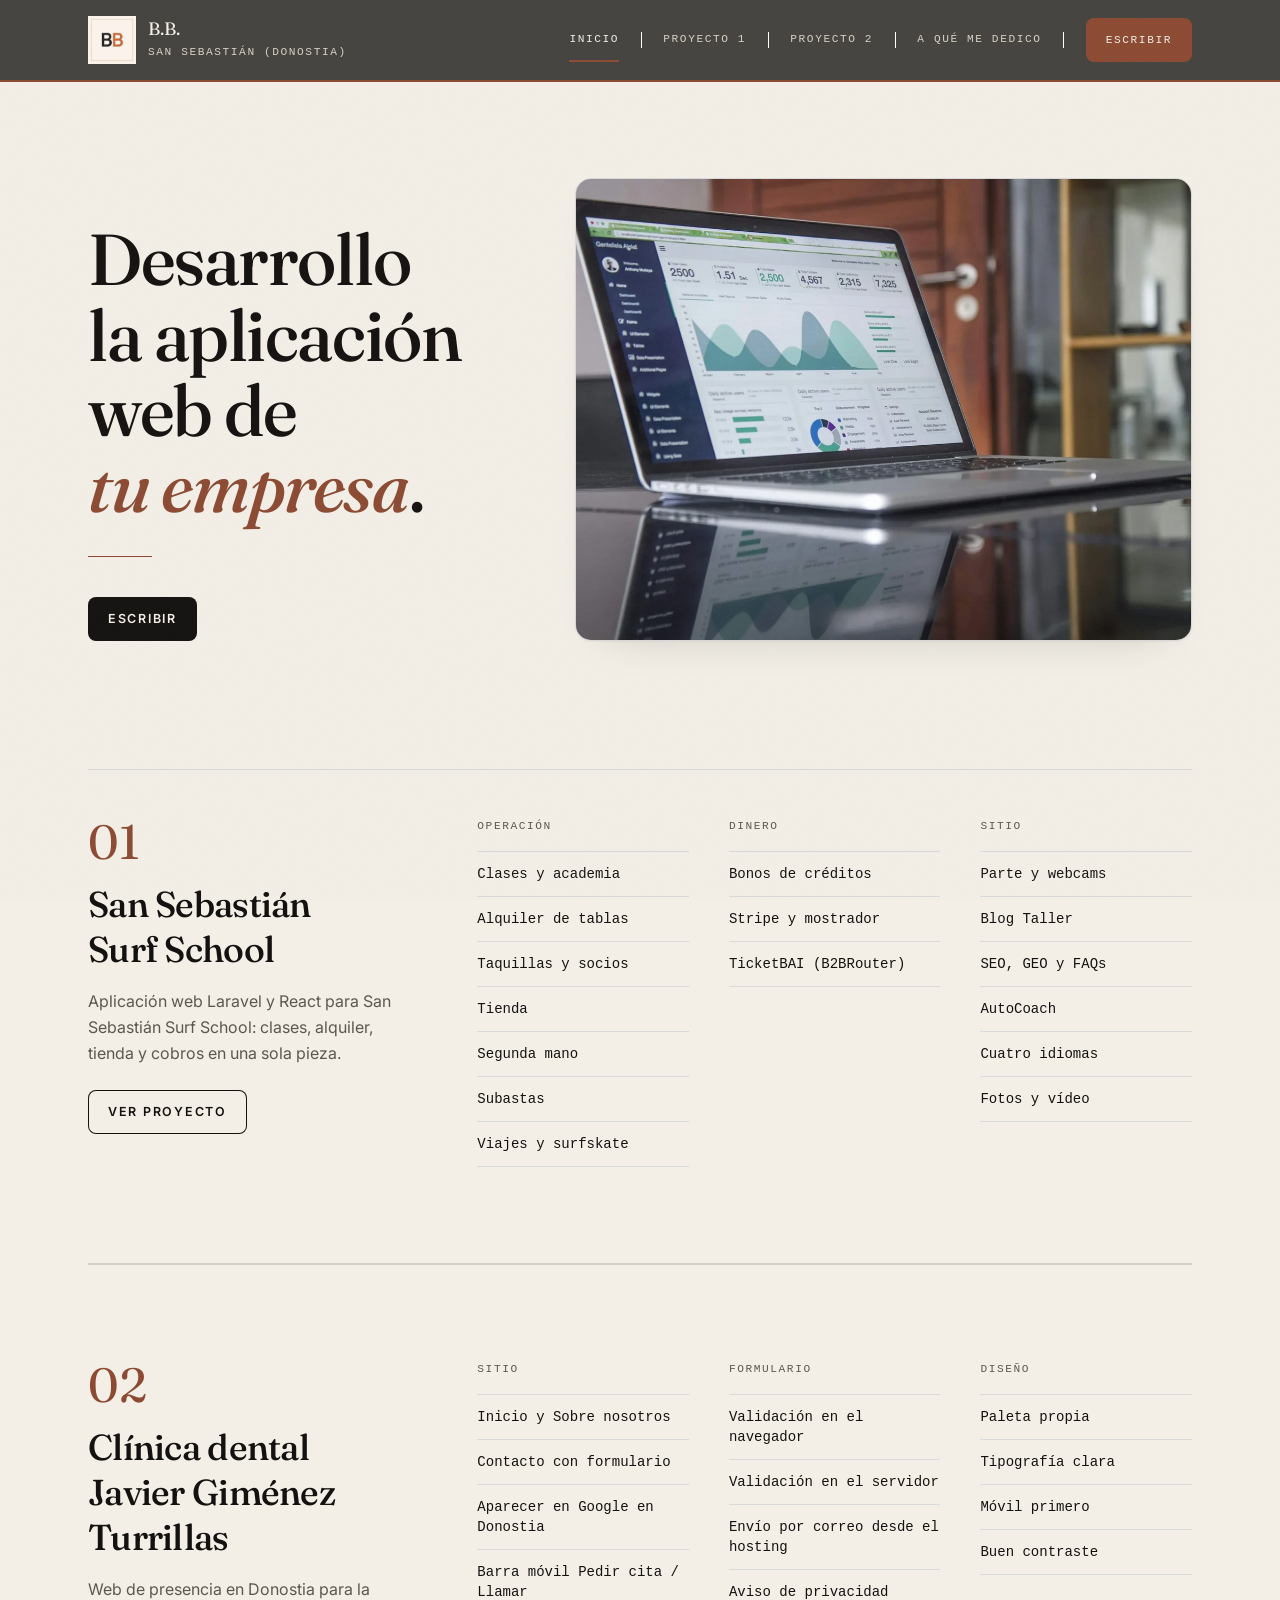
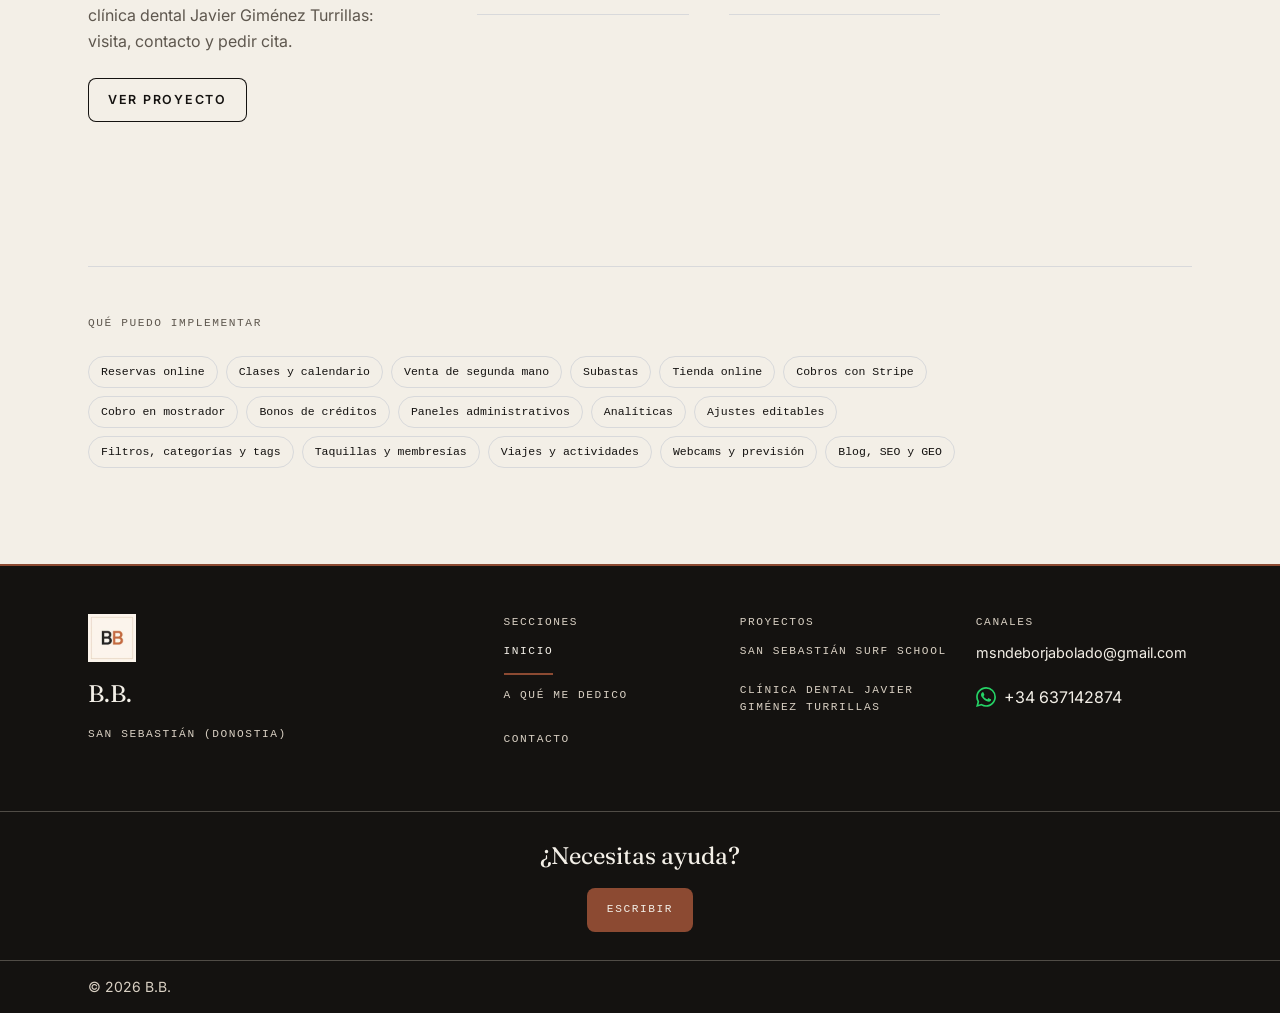
==== commit c04e822d: "Despliegue S4: línea técnica extra bajo cada etapa" ====
--- a/index.html
+++ b/index.html
@@ -1,4 +1,4 @@
-<!DOCTYPE html><html lang="es"><head><meta charset="utf-8"><meta name="viewport" content="width=device-width"><meta name="description" content="Desarrollo la aplicación web de tu empresa en San Sebastián. Reservas, pagos, tienda y operativa en una sola pieza. Caso: San Sebastián Surf School."><link rel="preconnect" href="https://fonts.googleapis.com"><link rel="preconnect" href="https://fonts.gstatic.com" crossorigin><link rel="preload" as="style" href="https://fonts.googleapis.com/css2?family=Fraunces:ital,opsz,wght@0,9..144,300..700;1,9..144,300..700&family=Inter:wght@400;500;600;700&display=swap"><link href="https://fonts.googleapis.com/css2?family=Fraunces:ital,opsz,wght@0,9..144,300..700;1,9..144,300..700&family=Inter:wght@400;500;600;700&display=swap" rel="stylesheet" media="print" onload="this.media='all'"><noscript><link href="https://fonts.googleapis.com/css2?family=Fraunces:ital,opsz,wght@0,9..144,300..700;1,9..144,300..700&family=Inter:wght@400;500;600;700&display=swap" rel="stylesheet"></noscript><link rel="icon" type="image/png" href="/imagenes/logo-bb-32.png"><title>B.B. — Desarrollo de aplicaciones web en San Sebastián</title><meta property="og:type" content="website"><meta property="og:site_name" content="B.B."><meta property="og:title" content="B.B. — Desarrollo de aplicaciones web en San Sebastián"><meta property="og:description" content="Desarrollo la aplicación web de tu empresa en San Sebastián. Reservas, pagos, tienda y operativa en una sola pieza. Caso: San Sebastián Surf School."><meta property="og:locale" content="es_ES"><meta property="og:image" content="/imagenes/estudio-mesa.webp"><meta name="twitter:card" content="summary_large_image"><link rel="stylesheet" href="/_astro/Base.Dv_7iysV.css"></head><body class="flex min-h-dvh flex-col bg-paper text-ink antialiased"><div class="grain" aria-hidden="true"></div><div id="progreso" class="progress" aria-hidden="true"></div><a href="#contenido" class="sr-only focus:not-sr-only focus:absolute focus:left-4 focus:top-4 focus:z-10 focus:bg-paper focus:px-3 focus:py-2 focus:text-ink">Saltar al contenido</a><header id="cabecera" class="sticky top-0 z-50 border-b-2 border-accent glass-nav text-paper"><div class="mx-auto flex max-w-6xl items-center justify-between gap-x-8 px-6 py-4"><a href="/" class="inline-flex min-h-11 items-center gap-3"><img src="/imagenes/logo-bb.webp" alt="" width="48" height="48" class="h-12 w-12" decoding="async"><span><span class="block font-serif text-lg leading-none">B.B.</span><span class="kicker mt-1.5 block text-sand">San Sebastián (Donostia)</span></span></a><button type="button" id="menu-btn" class="menu-btn" aria-controls="menu-panel" aria-expanded="false" aria-label="Abrir menú"><span class="menu-btn-bars" aria-hidden="true"><span></span><span></span><span></span></span></button><nav id="menu-panel" class="site-nav" aria-label="Secciones"><ul class="nav-list"><li><a href="/" class="nav-link" aria-current="page">Inicio</a></li><li><a href="/proyectos/s4" class="nav-link">Proyecto 1</a></li><li><a href="/proyectos/clinica-dental-javier" class="nav-link">Proyecto 2</a></li><li><a href="/sobre" class="nav-link">A qué me dedico</a></li><li><a href="/contacto" class="btn-copper">Escribir</a></li></ul></nav></div></header><main id="contenido" class="mx-auto w-full max-w-6xl flex-1 px-6 py-16 md:py-24"><script type="application/ld+json">{"@context":"https://schema.org","@type":"ProfilePage","mainEntity":{"@type":"Person","name":"B.B.","jobTitle":"Desarrollador de aplicaciones web","description":"Desarrollo la aplicación web de tu empresa.","workLocation":{"@type":"Place","name":"San Sebastián (Donostia)"},"email":"mailto:msndeborjabolado@gmail.com","telephone":"+34 637142874","knowsLanguage":"es"}}</script><section class="home-hero" aria-label="Presentación"><div class="home-hero-bg" aria-hidden="true"><img class="home-hero-bg-img" src="/imagenes/estudio-mesa.webp" srcset="/imagenes/estudio-mesa-800.webp 800w, /imagenes/estudio-mesa.webp 1200w" sizes="100vw" alt="" width="1200" height="900" fetchpriority="high" decoding="async"><div class="home-hero-veil"></div></div><div class="home-hero-copy" data-reveal><h1 class="home-hero-title font-serif font-medium tracking-tight">Desarrollo la aplicación web de <em class="em">tu empresa</em>.</h1><span class="home-hero-rule" aria-hidden="true"></span><p class="home-hero-cta-wrap"><a href="/contacto" class="btn home-hero-cta">Escribir</a></p></div><figure class="home-hero-aside" data-reveal style="--rd:0.16s"><img src="/imagenes/estudio-mesa.webp" srcset="/imagenes/estudio-mesa-800.webp 800w, /imagenes/estudio-mesa.webp 1200w" sizes="58vw" alt="Portátil abierto sobre la mesa mostrando un panel de una aplicación web de negocio." width="1200" height="900" class="aspect-[4/3] w-full object-cover" decoding="async" loading="lazy"></figure></section><section class="mt-24 border-t border-line pt-12 md:mt-32" aria-label="Proyectos"><ul data-reveal><li class="pb-16 md:pb-24"><div class="grid gap-10 lg:grid-cols-12 lg:items-start lg:gap-16"><div class="lg:col-span-4"><p class="font-serif text-5xl text-accent">01</p><h3 class="mt-4 font-serif text-4xl font-medium leading-tight tracking-tight"><a href="/proyectos/s4" class="group inline-flex items-baseline gap-3 no-underline hover:text-accent"><span>San Sebastián Surf School</span><span class="inline-block -translate-x-1 text-accent opacity-0 transition-all duration-300 group-hover:translate-x-0 group-hover:opacity-100" aria-hidden="true">→</span></a></h3><p class="mt-4 max-w-md leading-relaxed text-muted">Aplicación web Laravel y React para San Sebastián Surf School: clases, alquiler, tienda y cobros en una sola pieza.</p><p class="mt-6"><a href="/proyectos/s4" class="btn-line">Ver proyecto</a></p></div><div class="grid gap-10 sm:grid-cols-3 lg:col-span-8"><div><p class="kicker text-muted">Operación</p><ul class="mt-4 border-t border-line"><li class="border-b border-line py-3 font-mono text-sm text-ink">Clases y academia</li><li class="border-b border-line py-3 font-mono text-sm text-ink">Alquiler de tablas</li><li class="border-b border-line py-3 font-mono text-sm text-ink">Taquillas y socios</li><li class="border-b border-line py-3 font-mono text-sm text-ink">Tienda</li><li class="border-b border-line py-3 font-mono text-sm text-ink">Segunda mano</li><li class="border-b border-line py-3 font-mono text-sm text-ink">Subastas</li><li class="border-b border-line py-3 font-mono text-sm text-ink">Viajes y surfskate</li></ul></div><div><p class="kicker text-muted">Dinero</p><ul class="mt-4 border-t border-line"><li class="border-b border-line py-3 font-mono text-sm text-ink">Bonos de créditos</li><li class="border-b border-line py-3 font-mono text-sm text-ink">Stripe y mostrador</li><li class="border-b border-line py-3 font-mono text-sm text-ink">TicketBAI (B2BRouter)</li></ul></div><div><p class="kicker text-muted">Sitio</p><ul class="mt-4 border-t border-line"><li class="border-b border-line py-3 font-mono text-sm text-ink">Parte y webcams</li><li class="border-b border-line py-3 font-mono text-sm text-ink">Blog Taller</li><li class="border-b border-line py-3 font-mono text-sm text-ink">SEO, GEO y FAQs</li><li class="border-b border-line py-3 font-mono text-sm text-ink">AutoCoach</li><li class="border-b border-line py-3 font-mono text-sm text-ink">Cuatro idiomas</li><li class="border-b border-line py-3 font-mono text-sm text-ink">Fotos y vídeo</li></ul></div></div></div></li><li class="border-t-2 border-ink/15 py-16 md:py-24"><div class="grid gap-10 lg:grid-cols-12 lg:items-start lg:gap-16"><div class="lg:col-span-4"><p class="font-serif text-5xl text-accent">02</p><h3 class="mt-4 font-serif text-4xl font-medium leading-tight tracking-tight"><a href="/proyectos/clinica-dental-javier" class="group inline-flex items-baseline gap-3 no-underline hover:text-accent"><span>Clínica dental Javier Giménez Turrillas</span><span class="inline-block -translate-x-1 text-accent opacity-0 transition-all duration-300 group-hover:translate-x-0 group-hover:opacity-100" aria-hidden="true">→</span></a></h3><p class="mt-4 max-w-md leading-relaxed text-muted">Web de presencia en Donostia para la clínica dental Javier Giménez Turrillas: visita, contacto y pedir cita.</p><p class="mt-6"><a href="/proyectos/clinica-dental-javier" class="btn-line">Ver proyecto</a></p></div><div class="grid gap-10 sm:grid-cols-3 lg:col-span-8"><div><p class="kicker text-muted">Sitio</p><ul class="mt-4 border-t border-line"><li class="border-b border-line py-3 font-mono text-sm text-ink">Inicio y Sobre nosotros</li><li class="border-b border-line py-3 font-mono text-sm text-ink">Contacto con formulario</li><li class="border-b border-line py-3 font-mono text-sm text-ink">Aparecer en Google en Donostia</li><li class="border-b border-line py-3 font-mono text-sm text-ink">Barra móvil Pedir cita / Llamar</li></ul></div><div><p class="kicker text-muted">Formulario</p><ul class="mt-4 border-t border-line"><li class="border-b border-line py-3 font-mono text-sm text-ink">Validación en el navegador</li><li class="border-b border-line py-3 font-mono text-sm text-ink">Validación en el servidor</li><li class="border-b border-line py-3 font-mono text-sm text-ink">Envío por correo desde el hosting</li><li class="border-b border-line py-3 font-mono text-sm text-ink">Aviso de privacidad</li></ul></div><div><p class="kicker text-muted">Diseño</p><ul class="mt-4 border-t border-line"><li class="border-b border-line py-3 font-mono text-sm text-ink">Paleta propia</li><li class="border-b border-line py-3 font-mono text-sm text-ink">Tipografía clara</li><li class="border-b border-line py-3 font-mono text-sm text-ink">Móvil primero</li><li class="border-b border-line py-3 font-mono text-sm text-ink">Buen contraste</li></ul></div></div></div></li></ul></section><section class="mt-8 border-t border-line pt-12 md:mt-12" aria-labelledby="servicios"><h2 id="servicios" class="kicker text-muted">Qué puedo implementar</h2><ul class="mt-6 flex max-w-4xl flex-wrap gap-2"><li class="chip-wrap"><button type="button" class="chip" aria-describedby="servicio-tip-0" aria-expanded="false" data-chip-tip>Reservas online</button><div class="chip-tip" id="servicio-tip-0" role="tooltip"><p class="chip-tip-title">¿A qué me refiero?</p><p class="chip-tip-body">Que el cliente reserve desde la web: franjas, disponibilidad y confirmación, sin depender del teléfono.</p></div></li><li class="chip-wrap"><button type="button" class="chip" aria-describedby="servicio-tip-1" aria-expanded="false" data-chip-tip>Clases y calendario</button><div class="chip-tip" id="servicio-tip-1" role="tooltip"><p class="chip-tip-title">¿A qué me refiero?</p><p class="chip-tip-body">Horarios, plazas y tipos de alumno (guest, socio, VIP) en un calendario que el gestor puede operar.</p></div></li><li class="chip-wrap"><button type="button" class="chip" aria-describedby="servicio-tip-2" aria-expanded="false" data-chip-tip>Venta de segunda mano</button><div class="chip-tip" id="servicio-tip-2" role="tooltip"><p class="chip-tip-title">¿A qué me refiero?</p><p class="chip-tip-body">Catálogo de material usado con estados (disponible, reservada, vendida) y gestión desde el panel.</p></div></li><li class="chip-wrap"><button type="button" class="chip" aria-describedby="servicio-tip-3" aria-expanded="false" data-chip-tip>Subastas</button><div class="chip-tip" id="servicio-tip-3" role="tooltip"><p class="chip-tip-title">¿A qué me refiero?</p><p class="chip-tip-body">Lotes con pujas, cierre, adjudicación y cobro al ganador — online o en metálico.</p></div></li><li class="chip-wrap"><button type="button" class="chip" aria-describedby="servicio-tip-4" aria-expanded="false" data-chip-tip>Tienda online</button><div class="chip-tip" id="servicio-tip-4" role="tooltip"><p class="chip-tip-title">¿A qué me refiero?</p><p class="chip-tip-body">Catálogo, ficha, carrito y pedido: el cliente compra y tú marcas la entrega.</p></div></li><li class="chip-wrap"><button type="button" class="chip" aria-describedby="servicio-tip-5" aria-expanded="false" data-chip-tip>Cobros con Stripe</button><div class="chip-tip" id="servicio-tip-5" role="tooltip"><p class="chip-tip-title">¿A qué me refiero?</p><p class="chip-tip-body">Pago con tarjeta en la web, webhooks y recibo. El dinero entra sin cuadrar a mano.</p></div></li><li class="chip-wrap"><button type="button" class="chip" aria-describedby="servicio-tip-6" aria-expanded="false" data-chip-tip>Cobro en mostrador</button><div class="chip-tip" id="servicio-tip-6" role="tooltip"><p class="chip-tip-title">¿A qué me refiero?</p><p class="chip-tip-body">Datáfono o efectivo en el local, con ticket y enlace a la operativa del día.</p></div></li><li class="chip-wrap"><button type="button" class="chip" aria-describedby="servicio-tip-7" aria-expanded="false" data-chip-tip>Bonos de créditos</button><div class="chip-tip" id="servicio-tip-7" role="tooltip"><p class="chip-tip-title">¿A qué me refiero?</p><p class="chip-tip-body">Packs de créditos para clases u otros servicios, con saldo y cortesías desde admin.</p></div></li><li class="chip-wrap"><button type="button" class="chip" aria-describedby="servicio-tip-8" aria-expanded="false" data-chip-tip>Paneles administrativos</button><div class="chip-tip" id="servicio-tip-8" role="tooltip"><p class="chip-tip-title">¿A qué me refiero?</p><p class="chip-tip-body">La trastienda: usuarios, pedidos, equipo, tareas del día y el resto de la operativa.</p></div></li><li class="chip-wrap"><button type="button" class="chip" aria-describedby="servicio-tip-9" aria-expanded="false" data-chip-tip>Analíticas</button><div class="chip-tip" id="servicio-tip-9" role="tooltip"><p class="chip-tip-title">¿A qué me refiero?</p><p class="chip-tip-body">Informes de ingresos, KPIs y deuda: ver qué rinde sin exportar a Excel a ciegas.</p></div></li><li class="chip-wrap"><button type="button" class="chip" aria-describedby="servicio-tip-10" aria-expanded="false" data-chip-tip>Ajustes editables</button><div class="chip-tip" id="servicio-tip-10" role="tooltip"><p class="chip-tip-title">¿A qué me refiero?</p><p class="chip-tip-body">Logo, slogan, teléfonos, redes, personal activo/inactivo y otros datos de la empresa, cambiables desde un panel sin tocar código.</p></div></li><li class="chip-wrap"><button type="button" class="chip" aria-describedby="servicio-tip-11" aria-expanded="false" data-chip-tip>Filtros, categorías y tags</button><div class="chip-tip" id="servicio-tip-11" role="tooltip"><p class="chip-tip-title">¿A qué me refiero?</p><p class="chip-tip-body">Que organices el catálogo o el contenido a tu manera: crear, editar y cruzar filtros, categorías y etiquetas desde el panel.</p></div></li><li class="chip-wrap"><button type="button" class="chip" aria-describedby="servicio-tip-12" aria-expanded="false" data-chip-tip>Taquillas y membresías</button><div class="chip-tip" id="servicio-tip-12" role="tooltip"><p class="chip-tip-title">¿A qué me refiero?</p><p class="chip-tip-body">Planes, cuotas, ocupación, alta/baja y membresía VIP (con taquilla virtual si hace falta).</p></div></li><li class="chip-wrap"><button type="button" class="chip" aria-describedby="servicio-tip-13" aria-expanded="false" data-chip-tip>Viajes y actividades</button><div class="chip-tip" id="servicio-tip-13" role="tooltip"><p class="chip-tip-title">¿A qué me refiero?</p><p class="chip-tip-body">Inscripción a trips u otras actividades, con confirmación de asistencia o reembolso.</p></div></li><li class="chip-wrap"><button type="button" class="chip" aria-describedby="servicio-tip-14" aria-expanded="false" data-chip-tip>Webcams y previsión</button><div class="chip-tip" id="servicio-tip-14" role="tooltip"><p class="chip-tip-title">¿A qué me refiero?</p><p class="chip-tip-body">Cámaras de la playa, parte del día y previsión: el cliente decide si sale al agua.</p></div></li><li class="chip-wrap"><button type="button" class="chip" aria-describedby="servicio-tip-15" aria-expanded="false" data-chip-tip>Blog, SEO y GEO</button><div class="chip-tip" id="servicio-tip-15" role="tooltip"><p class="chip-tip-title">¿A qué me refiero?</p><p class="chip-tip-body">Contenidos y fichas locales (títulos, Schema, FAQs) para que te encuentren en tu zona.</p></div></li></ul></section><script type="module">var e=document.querySelectorAll(`.chip-wrap`);e.forEach(t=>{let n=t.querySelector(`[data-chip-tip]`);n instanceof HTMLButtonElement&&n.addEventListener(`click`,r=>{r.stopPropagation();let i=t.classList.toggle(`is-open`);n.setAttribute(`aria-expanded`,i?`true`:`false`),e.forEach(e=>{if(e===t)return;e.classList.remove(`is-open`);let n=e.querySelector(`[data-chip-tip]`);n instanceof HTMLButtonElement&&n.setAttribute(`aria-expanded`,`false`)})})}),document.addEventListener(`click`,()=>{e.forEach(e=>{e.classList.remove(`is-open`);let t=e.querySelector(`[data-chip-tip]`);t instanceof HTMLButtonElement&&t.setAttribute(`aria-expanded`,`false`)})});</script></main><footer class="site-footer border-t-2 border-accent bg-ink text-paper"><div class="footer-grid mx-auto max-w-6xl px-6 py-10 md:py-12"><div class="footer-brand"><img src="/imagenes/logo-bb.webp" alt="" width="48" height="48" class="h-12 w-12" decoding="async" loading="lazy"><p class="mt-4 font-serif text-2xl">B.B.</p><p class="kicker mt-4 text-sand">San Sebastián (Donostia)</p></div><div class="footer-cols"><div><p class="kicker text-sand">Secciones</p><ul class="footer-list mt-3"><li><a class="nav-link" href="/" aria-current="page">Inicio</a></li><li><a class="nav-link" href="/sobre">A qué me dedico</a></li><li><a class="nav-link" href="/contacto">Contacto</a></li></ul></div><div><p class="kicker text-sand">Proyectos</p><ul class="footer-list mt-3"><li><a class="nav-link" href="/proyectos/s4">San Sebastián Surf School</a></li><li><a class="nav-link" href="/proyectos/clinica-dental-javier">Clínica dental Javier Giménez Turrillas</a></li></ul></div><div class="footer-canales"><p class="kicker text-sand">Canales</p><ul class="footer-list mt-3"><li><a class="chrome-link footer-mail" href="mailto:msndeborjabolado@gmail.com">msndeborjabolado@gmail.com</a></li><li><a class="chrome-link gap-2" href="https://wa.me/34637142874" aria-label="WhatsApp +34 637142874"><svg viewBox="0 0 24 24" fill="currentColor" class="wa-mark h-5 w-5 shrink-0" aria-hidden="true"><path d="M17.472 14.382c-.297-.149-1.758-.867-2.03-.967-.273-.099-.471-.148-.67.15-.197.297-.767.966-.94 1.164-.173.199-.347.223-.644.075-.297-.15-1.255-.463-2.39-1.475-.883-.788-1.48-1.761-1.653-2.059-.173-.297-.018-.458.13-.606.134-.133.297-.347.446-.52.149-.174.198-.298.297-.497.1-.198.05-.371-.025-.52-.075-.149-.669-1.612-.916-2.207-.242-.579-.487-.5-.669-.51-.173-.008-.371-.01-.57-.01-.198 0-.52.074-.792.372-.272.297-1.04 1.016-1.04 2.479 0 1.462 1.065 2.875 1.213 3.074.149.198 2.096 3.2 5.077 4.487.709.306 1.262.489 1.694.625.712.227 1.36.195 1.871.118.571-.085 1.758-.719 2.006-1.413.248-.694.248-1.289.173-1.413-.074-.124-.272-.198-.57-.347m-5.421 7.403h-.004a9.87 9.87 0 01-5.031-1.378l-.361-.214-3.741.982.998-3.648-.235-.374a9.86 9.86 0 01-1.51-5.26c.001-5.45 4.436-9.884 9.888-9.884 2.64 0 5.122 1.03 6.988 2.898a9.825 9.825 0 012.893 6.994c-.003 5.45-4.437 9.884-9.885 9.884m8.413-18.297A11.815 11.815 0 0012.05 0C5.495 0 .16 5.335.157 11.892c0 2.096.547 4.142 1.588 5.945L.057 24l6.305-1.654a11.882 11.882 0 005.683 1.448h.005c6.554 0 11.89-5.335 11.893-11.893a11.821 11.821 0 00-3.48-8.413z"></path></svg><span>+34 637142874</span></a></li></ul></div></div></div><div class="border-t border-sand/30"><div class="footer-cta mx-auto flex max-w-6xl flex-col items-center gap-4 px-6 py-7 text-center"><p class="font-serif text-xl sm:text-2xl">¿Necesitas ayuda?</p><a href="/contacto" class="btn-copper">Escribir</a></div></div><div class="border-t border-sand/30"><p class="mx-auto max-w-6xl px-6 py-4 text-center text-sm text-sand sm:text-left">© 2026 B.B.</p></div></footer><script>
+<!DOCTYPE html><html lang="es"><head><meta charset="utf-8"><meta name="viewport" content="width=device-width"><meta name="description" content="Desarrollo la aplicación web de tu empresa en San Sebastián. Reservas, pagos, tienda y operativa en una sola pieza. Caso: San Sebastián Surf School."><link rel="preconnect" href="https://fonts.googleapis.com"><link rel="preconnect" href="https://fonts.gstatic.com" crossorigin><link rel="preload" as="style" href="https://fonts.googleapis.com/css2?family=Fraunces:ital,opsz,wght@0,9..144,300..700;1,9..144,300..700&family=Inter:wght@400;500;600;700&display=swap"><link href="https://fonts.googleapis.com/css2?family=Fraunces:ital,opsz,wght@0,9..144,300..700;1,9..144,300..700&family=Inter:wght@400;500;600;700&display=swap" rel="stylesheet" media="print" onload="this.media='all'"><noscript><link href="https://fonts.googleapis.com/css2?family=Fraunces:ital,opsz,wght@0,9..144,300..700;1,9..144,300..700&family=Inter:wght@400;500;600;700&display=swap" rel="stylesheet"></noscript><link rel="icon" type="image/png" href="/imagenes/logo-bb-32.png"><title>B.B. — Desarrollo de aplicaciones web en San Sebastián</title><meta property="og:type" content="website"><meta property="og:site_name" content="B.B."><meta property="og:title" content="B.B. — Desarrollo de aplicaciones web en San Sebastián"><meta property="og:description" content="Desarrollo la aplicación web de tu empresa en San Sebastián. Reservas, pagos, tienda y operativa en una sola pieza. Caso: San Sebastián Surf School."><meta property="og:locale" content="es_ES"><meta property="og:image" content="/imagenes/estudio-mesa.webp"><meta name="twitter:card" content="summary_large_image"><link rel="stylesheet" href="/_astro/Base.BZL2Nv2Z.css"></head><body class="flex min-h-dvh flex-col bg-paper text-ink antialiased"><div class="grain" aria-hidden="true"></div><div id="progreso" class="progress" aria-hidden="true"></div><a href="#contenido" class="sr-only focus:not-sr-only focus:absolute focus:left-4 focus:top-4 focus:z-10 focus:bg-paper focus:px-3 focus:py-2 focus:text-ink">Saltar al contenido</a><header id="cabecera" class="sticky top-0 z-50 border-b-2 border-accent glass-nav text-paper"><div class="mx-auto flex max-w-6xl items-center justify-between gap-x-8 px-6 py-4"><a href="/" class="inline-flex min-h-11 items-center gap-3"><img src="/imagenes/logo-bb.webp" alt="" width="48" height="48" class="h-12 w-12" decoding="async"><span><span class="block font-serif text-lg leading-none">B.B.</span><span class="kicker mt-1.5 block text-sand">San Sebastián (Donostia)</span></span></a><button type="button" id="menu-btn" class="menu-btn" aria-controls="menu-panel" aria-expanded="false" aria-label="Abrir menú"><span class="menu-btn-bars" aria-hidden="true"><span></span><span></span><span></span></span></button><nav id="menu-panel" class="site-nav" aria-label="Secciones"><ul class="nav-list"><li><a href="/" class="nav-link" aria-current="page">Inicio</a></li><li><a href="/proyectos/s4" class="nav-link">Proyecto 1</a></li><li><a href="/proyectos/clinica-dental-javier" class="nav-link">Proyecto 2</a></li><li><a href="/sobre" class="nav-link">A qué me dedico</a></li><li><a href="/contacto" class="btn-copper">Escribir</a></li></ul></nav></div></header><main id="contenido" class="mx-auto w-full max-w-6xl flex-1 px-6 py-16 md:py-24"><script type="application/ld+json">{"@context":"https://schema.org","@type":"ProfilePage","mainEntity":{"@type":"Person","name":"B.B.","jobTitle":"Desarrollador de aplicaciones web","description":"Desarrollo la aplicación web de tu empresa.","workLocation":{"@type":"Place","name":"San Sebastián (Donostia)"},"email":"mailto:msndeborjabolado@gmail.com","telephone":"+34 637142874","knowsLanguage":"es"}}</script><section class="home-hero" aria-label="Presentación"><div class="home-hero-bg" aria-hidden="true"><img class="home-hero-bg-img" src="/imagenes/estudio-mesa.webp" srcset="/imagenes/estudio-mesa-480.webp 480w, /imagenes/estudio-mesa-640.webp 640w, /imagenes/estudio-mesa-800.webp 800w, /imagenes/estudio-mesa.webp 1200w" sizes="100vw" alt="" width="1200" height="900" fetchpriority="high" decoding="async"><div class="home-hero-veil"></div></div><div class="home-hero-copy" data-reveal><h1 class="home-hero-title font-serif font-medium tracking-tight">Desarrollo la aplicación web de <em class="em">tu empresa</em>.</h1><span class="home-hero-rule" aria-hidden="true"></span><p class="home-hero-cta-wrap"><a href="/contacto" class="btn home-hero-cta">Escribir</a></p></div><figure class="home-hero-aside" data-reveal style="--rd:0.16s"><img src="/imagenes/estudio-mesa.webp" srcset="/imagenes/estudio-mesa-480.webp 480w, /imagenes/estudio-mesa-640.webp 640w, /imagenes/estudio-mesa-800.webp 800w, /imagenes/estudio-mesa.webp 1200w" sizes="58vw" alt="Portátil abierto sobre la mesa mostrando un panel de una aplicación web de negocio." width="1200" height="900" class="aspect-[4/3] w-full object-cover" decoding="async" loading="lazy"></figure></section><section class="mt-24 border-t border-line pt-12 md:mt-32" aria-label="Proyectos"><ul data-reveal><li class="pb-16 md:pb-24"><div class="grid gap-10 lg:grid-cols-12 lg:items-start lg:gap-16"><div class="lg:col-span-4"><p class="font-serif text-5xl text-accent">01</p><h3 class="mt-4 font-serif text-4xl font-medium leading-tight tracking-tight"><a href="/proyectos/s4" class="group inline-flex items-baseline gap-3 no-underline hover:text-accent"><span>San Sebastián Surf School</span><span class="inline-block -translate-x-1 text-accent opacity-0 transition-all duration-300 group-hover:translate-x-0 group-hover:opacity-100" aria-hidden="true">→</span></a></h3><p class="mt-4 max-w-md leading-relaxed text-muted">Aplicación web Laravel y React para San Sebastián Surf School: clases, alquiler, tienda y cobros en una sola pieza.</p><p class="mt-6"><a href="/proyectos/s4" class="btn-line">Ver proyecto</a></p></div><div class="grid gap-10 sm:grid-cols-3 lg:col-span-8"><div><p class="kicker text-muted">Operación</p><ul class="mt-4 border-t border-line"><li class="border-b border-line py-3 font-mono text-sm text-ink">Clases y academia</li><li class="border-b border-line py-3 font-mono text-sm text-ink">Alquiler de tablas</li><li class="border-b border-line py-3 font-mono text-sm text-ink">Taquillas y socios</li><li class="border-b border-line py-3 font-mono text-sm text-ink">Tienda</li><li class="border-b border-line py-3 font-mono text-sm text-ink">Segunda mano</li><li class="border-b border-line py-3 font-mono text-sm text-ink">Subastas</li><li class="border-b border-line py-3 font-mono text-sm text-ink">Viajes y surfskate</li></ul></div><div><p class="kicker text-muted">Dinero</p><ul class="mt-4 border-t border-line"><li class="border-b border-line py-3 font-mono text-sm text-ink">Bonos de créditos</li><li class="border-b border-line py-3 font-mono text-sm text-ink">Stripe y mostrador</li><li class="border-b border-line py-3 font-mono text-sm text-ink">TicketBAI (B2BRouter)</li></ul></div><div><p class="kicker text-muted">Sitio</p><ul class="mt-4 border-t border-line"><li class="border-b border-line py-3 font-mono text-sm text-ink">Parte y webcams</li><li class="border-b border-line py-3 font-mono text-sm text-ink">Blog Taller</li><li class="border-b border-line py-3 font-mono text-sm text-ink">SEO, GEO y FAQs</li><li class="border-b border-line py-3 font-mono text-sm text-ink">AutoCoach</li><li class="border-b border-line py-3 font-mono text-sm text-ink">Cuatro idiomas</li><li class="border-b border-line py-3 font-mono text-sm text-ink">Fotos y vídeo</li></ul></div></div></div></li><li class="border-t-2 border-ink/15 py-16 md:py-24"><div class="grid gap-10 lg:grid-cols-12 lg:items-start lg:gap-16"><div class="lg:col-span-4"><p class="font-serif text-5xl text-accent">02</p><h3 class="mt-4 font-serif text-4xl font-medium leading-tight tracking-tight"><a href="/proyectos/clinica-dental-javier" class="group inline-flex items-baseline gap-3 no-underline hover:text-accent"><span>Clínica dental Javier Giménez Turrillas</span><span class="inline-block -translate-x-1 text-accent opacity-0 transition-all duration-300 group-hover:translate-x-0 group-hover:opacity-100" aria-hidden="true">→</span></a></h3><p class="mt-4 max-w-md leading-relaxed text-muted">Web de presencia en Donostia para la clínica dental Javier Giménez Turrillas: visita, contacto y pedir cita.</p><p class="mt-6"><a href="/proyectos/clinica-dental-javier" class="btn-line">Ver proyecto</a></p></div><div class="grid gap-10 sm:grid-cols-3 lg:col-span-8"><div><p class="kicker text-muted">Sitio</p><ul class="mt-4 border-t border-line"><li class="border-b border-line py-3 font-mono text-sm text-ink">Inicio y Sobre nosotros</li><li class="border-b border-line py-3 font-mono text-sm text-ink">Contacto con formulario</li><li class="border-b border-line py-3 font-mono text-sm text-ink">Aparecer en Google en Donostia</li><li class="border-b border-line py-3 font-mono text-sm text-ink">Barra móvil Pedir cita / Llamar</li></ul></div><div><p class="kicker text-muted">Formulario</p><ul class="mt-4 border-t border-line"><li class="border-b border-line py-3 font-mono text-sm text-ink">Validación en el navegador</li><li class="border-b border-line py-3 font-mono text-sm text-ink">Validación en el servidor</li><li class="border-b border-line py-3 font-mono text-sm text-ink">Envío por correo desde el hosting</li><li class="border-b border-line py-3 font-mono text-sm text-ink">Aviso de privacidad</li></ul></div><div><p class="kicker text-muted">Diseño</p><ul class="mt-4 border-t border-line"><li class="border-b border-line py-3 font-mono text-sm text-ink">Paleta propia</li><li class="border-b border-line py-3 font-mono text-sm text-ink">Tipografía clara</li><li class="border-b border-line py-3 font-mono text-sm text-ink">Móvil primero</li><li class="border-b border-line py-3 font-mono text-sm text-ink">Buen contraste</li></ul></div></div></div></li></ul></section><section class="mt-8 border-t border-line pt-12 md:mt-12" aria-labelledby="servicios"><h2 id="servicios" class="kicker text-muted">Qué puedo implementar</h2><ul class="mt-6 flex max-w-4xl flex-wrap gap-2"><li class="chip-wrap"><button type="button" class="chip" aria-describedby="servicio-tip-0" aria-expanded="false" data-chip-tip>Reservas online</button><div class="chip-tip" id="servicio-tip-0" role="tooltip"><p class="chip-tip-title">¿A qué me refiero?</p><p class="chip-tip-body">Que el cliente reserve desde la web: franjas, disponibilidad y confirmación, sin depender del teléfono.</p></div></li><li class="chip-wrap"><button type="button" class="chip" aria-describedby="servicio-tip-1" aria-expanded="false" data-chip-tip>Clases y calendario</button><div class="chip-tip" id="servicio-tip-1" role="tooltip"><p class="chip-tip-title">¿A qué me refiero?</p><p class="chip-tip-body">Horarios, plazas y tipos de alumno (guest, socio, VIP) en un calendario que el gestor puede operar.</p></div></li><li class="chip-wrap"><button type="button" class="chip" aria-describedby="servicio-tip-2" aria-expanded="false" data-chip-tip>Venta de segunda mano</button><div class="chip-tip" id="servicio-tip-2" role="tooltip"><p class="chip-tip-title">¿A qué me refiero?</p><p class="chip-tip-body">Catálogo de material usado con estados (disponible, reservada, vendida) y gestión desde el panel.</p></div></li><li class="chip-wrap"><button type="button" class="chip" aria-describedby="servicio-tip-3" aria-expanded="false" data-chip-tip>Subastas</button><div class="chip-tip" id="servicio-tip-3" role="tooltip"><p class="chip-tip-title">¿A qué me refiero?</p><p class="chip-tip-body">Lotes con pujas, cierre, adjudicación y cobro al ganador — online o en metálico.</p></div></li><li class="chip-wrap"><button type="button" class="chip" aria-describedby="servicio-tip-4" aria-expanded="false" data-chip-tip>Tienda online</button><div class="chip-tip" id="servicio-tip-4" role="tooltip"><p class="chip-tip-title">¿A qué me refiero?</p><p class="chip-tip-body">Catálogo, ficha, carrito y pedido: el cliente compra y tú marcas la entrega.</p></div></li><li class="chip-wrap"><button type="button" class="chip" aria-describedby="servicio-tip-5" aria-expanded="false" data-chip-tip>Cobros con Stripe</button><div class="chip-tip" id="servicio-tip-5" role="tooltip"><p class="chip-tip-title">¿A qué me refiero?</p><p class="chip-tip-body">Pago con tarjeta en la web, webhooks y recibo. El dinero entra sin cuadrar a mano.</p></div></li><li class="chip-wrap"><button type="button" class="chip" aria-describedby="servicio-tip-6" aria-expanded="false" data-chip-tip>Cobro en mostrador</button><div class="chip-tip" id="servicio-tip-6" role="tooltip"><p class="chip-tip-title">¿A qué me refiero?</p><p class="chip-tip-body">Datáfono o efectivo en el local, con ticket y enlace a la operativa del día.</p></div></li><li class="chip-wrap"><button type="button" class="chip" aria-describedby="servicio-tip-7" aria-expanded="false" data-chip-tip>Bonos de créditos</button><div class="chip-tip" id="servicio-tip-7" role="tooltip"><p class="chip-tip-title">¿A qué me refiero?</p><p class="chip-tip-body">Packs de créditos para clases u otros servicios, con saldo y cortesías desde admin.</p></div></li><li class="chip-wrap"><button type="button" class="chip" aria-describedby="servicio-tip-8" aria-expanded="false" data-chip-tip>Paneles administrativos</button><div class="chip-tip" id="servicio-tip-8" role="tooltip"><p class="chip-tip-title">¿A qué me refiero?</p><p class="chip-tip-body">La trastienda: usuarios, pedidos, equipo, tareas del día y el resto de la operativa.</p></div></li><li class="chip-wrap"><button type="button" class="chip" aria-describedby="servicio-tip-9" aria-expanded="false" data-chip-tip>Analíticas</button><div class="chip-tip" id="servicio-tip-9" role="tooltip"><p class="chip-tip-title">¿A qué me refiero?</p><p class="chip-tip-body">Informes de ingresos, KPIs y deuda: ver qué rinde sin exportar a Excel a ciegas.</p></div></li><li class="chip-wrap"><button type="button" class="chip" aria-describedby="servicio-tip-10" aria-expanded="false" data-chip-tip>Ajustes editables</button><div class="chip-tip" id="servicio-tip-10" role="tooltip"><p class="chip-tip-title">¿A qué me refiero?</p><p class="chip-tip-body">Logo, slogan, teléfonos, redes, personal activo/inactivo y otros datos de la empresa, cambiables desde un panel sin tocar código.</p></div></li><li class="chip-wrap"><button type="button" class="chip" aria-describedby="servicio-tip-11" aria-expanded="false" data-chip-tip>Filtros, categorías y tags</button><div class="chip-tip" id="servicio-tip-11" role="tooltip"><p class="chip-tip-title">¿A qué me refiero?</p><p class="chip-tip-body">Que organices el catálogo o el contenido a tu manera: crear, editar y cruzar filtros, categorías y etiquetas desde el panel.</p></div></li><li class="chip-wrap"><button type="button" class="chip" aria-describedby="servicio-tip-12" aria-expanded="false" data-chip-tip>Taquillas y membresías</button><div class="chip-tip" id="servicio-tip-12" role="tooltip"><p class="chip-tip-title">¿A qué me refiero?</p><p class="chip-tip-body">Planes, cuotas, ocupación, alta/baja y membresía VIP (con taquilla virtual si hace falta).</p></div></li><li class="chip-wrap"><button type="button" class="chip" aria-describedby="servicio-tip-13" aria-expanded="false" data-chip-tip>Viajes y actividades</button><div class="chip-tip" id="servicio-tip-13" role="tooltip"><p class="chip-tip-title">¿A qué me refiero?</p><p class="chip-tip-body">Inscripción a trips u otras actividades, con confirmación de asistencia o reembolso.</p></div></li><li class="chip-wrap"><button type="button" class="chip" aria-describedby="servicio-tip-14" aria-expanded="false" data-chip-tip>Webcams y previsión</button><div class="chip-tip" id="servicio-tip-14" role="tooltip"><p class="chip-tip-title">¿A qué me refiero?</p><p class="chip-tip-body">Cámaras de la playa, parte del día y previsión: el cliente decide si sale al agua.</p></div></li><li class="chip-wrap"><button type="button" class="chip" aria-describedby="servicio-tip-15" aria-expanded="false" data-chip-tip>Blog, SEO y GEO</button><div class="chip-tip" id="servicio-tip-15" role="tooltip"><p class="chip-tip-title">¿A qué me refiero?</p><p class="chip-tip-body">Contenidos y fichas locales (títulos, Schema, FAQs) para que te encuentren en tu zona.</p></div></li></ul></section><script type="module">var e=document.querySelectorAll(`.chip-wrap`);e.forEach(t=>{let n=t.querySelector(`[data-chip-tip]`);n instanceof HTMLButtonElement&&n.addEventListener(`click`,r=>{r.stopPropagation();let i=t.classList.toggle(`is-open`);n.setAttribute(`aria-expanded`,i?`true`:`false`),e.forEach(e=>{if(e===t)return;e.classList.remove(`is-open`);let n=e.querySelector(`[data-chip-tip]`);n instanceof HTMLButtonElement&&n.setAttribute(`aria-expanded`,`false`)})})}),document.addEventListener(`click`,()=>{e.forEach(e=>{e.classList.remove(`is-open`);let t=e.querySelector(`[data-chip-tip]`);t instanceof HTMLButtonElement&&t.setAttribute(`aria-expanded`,`false`)})});</script></main><footer class="site-footer border-t-2 border-accent bg-ink text-paper"><div class="footer-grid mx-auto max-w-6xl px-6 py-10 md:py-12"><div class="footer-brand"><img src="/imagenes/logo-bb.webp" alt="" width="48" height="48" class="h-12 w-12" decoding="async" loading="lazy"><p class="mt-4 font-serif text-2xl">B.B.</p><p class="kicker mt-4 text-sand">San Sebastián (Donostia)</p></div><div class="footer-cols"><div><p class="kicker text-sand">Secciones</p><ul class="footer-list mt-3"><li><a class="nav-link" href="/" aria-current="page">Inicio</a></li><li><a class="nav-link" href="/sobre">A qué me dedico</a></li><li><a class="nav-link" href="/contacto">Contacto</a></li></ul></div><div><p class="kicker text-sand">Proyectos</p><ul class="footer-list mt-3"><li><a class="nav-link" href="/proyectos/s4">San Sebastián Surf School</a></li><li><a class="nav-link" href="/proyectos/clinica-dental-javier">Clínica dental Javier Giménez Turrillas</a></li></ul></div><div class="footer-canales"><p class="kicker text-sand">Canales</p><ul class="footer-list mt-3"><li><a class="chrome-link footer-mail" href="mailto:msndeborjabolado@gmail.com">msndeborjabolado@gmail.com</a></li><li><a class="chrome-link gap-2" href="https://wa.me/34637142874" aria-label="WhatsApp +34 637142874"><svg viewBox="0 0 24 24" fill="currentColor" class="wa-mark h-5 w-5 shrink-0" aria-hidden="true"><path d="M17.472 14.382c-.297-.149-1.758-.867-2.03-.967-.273-.099-.471-.148-.67.15-.197.297-.767.966-.94 1.164-.173.199-.347.223-.644.075-.297-.15-1.255-.463-2.39-1.475-.883-.788-1.48-1.761-1.653-2.059-.173-.297-.018-.458.13-.606.134-.133.297-.347.446-.52.149-.174.198-.298.297-.497.1-.198.05-.371-.025-.52-.075-.149-.669-1.612-.916-2.207-.242-.579-.487-.5-.669-.51-.173-.008-.371-.01-.57-.01-.198 0-.52.074-.792.372-.272.297-1.04 1.016-1.04 2.479 0 1.462 1.065 2.875 1.213 3.074.149.198 2.096 3.2 5.077 4.487.709.306 1.262.489 1.694.625.712.227 1.36.195 1.871.118.571-.085 1.758-.719 2.006-1.413.248-.694.248-1.289.173-1.413-.074-.124-.272-.198-.57-.347m-5.421 7.403h-.004a9.87 9.87 0 01-5.031-1.378l-.361-.214-3.741.982.998-3.648-.235-.374a9.86 9.86 0 01-1.51-5.26c.001-5.45 4.436-9.884 9.888-9.884 2.64 0 5.122 1.03 6.988 2.898a9.825 9.825 0 012.893 6.994c-.003 5.45-4.437 9.884-9.885 9.884m8.413-18.297A11.815 11.815 0 0012.05 0C5.495 0 .16 5.335.157 11.892c0 2.096.547 4.142 1.588 5.945L.057 24l6.305-1.654a11.882 11.882 0 005.683 1.448h.005c6.554 0 11.89-5.335 11.893-11.893a11.821 11.821 0 00-3.48-8.413z"></path></svg><span>+34 637142874</span></a></li></ul></div></div></div><div class="border-t border-sand/30"><div class="footer-cta mx-auto flex max-w-6xl flex-col items-center gap-4 px-6 py-7 text-center"><p class="font-serif text-xl sm:text-2xl">¿Necesitas ayuda?</p><a href="/contacto" class="btn-copper">Escribir</a></div></div><div class="border-t border-sand/30"><p class="mx-auto max-w-6xl px-6 py-4 text-center text-sm text-sand sm:text-left">© 2026 B.B.</p></div></footer><script>
       // Sombra de la cabecera al hacer scroll
       const cabecera = document.getElementById('cabecera');
       const onScroll = () => {
--- a/_astro/Base.BZL2Nv2Z.css
+++ b/_astro/Base.BZL2Nv2Z.css
@@ -0,0 +1,2 @@
+/*! tailwindcss v4.3.3 | MIT License | https://tailwindcss.com */
+@layer properties{@supports (((-webkit-hyphens:none)) and (not (margin-trim:inline))) or ((-moz-orient:inline) and (not (color:rgb(from red r g b)))){*,:before,:after,::backdrop{--tw-translate-x:0;--tw-translate-y:0;--tw-translate-z:0;--tw-rotate-x:initial;--tw-rotate-y:initial;--tw-rotate-z:initial;--tw-skew-x:initial;--tw-skew-y:initial;--tw-space-y-reverse:0;--tw-divide-y-reverse:0;--tw-border-style:solid;--tw-leading:initial;--tw-font-weight:initial;--tw-tracking:initial;--tw-outline-style:solid;--tw-blur:initial;--tw-brightness:initial;--tw-contrast:initial;--tw-grayscale:initial;--tw-hue-rotate:initial;--tw-invert:initial;--tw-opacity:initial;--tw-saturate:initial;--tw-sepia:initial;--tw-drop-shadow:initial;--tw-drop-shadow-color:initial;--tw-drop-shadow-alpha:100%;--tw-drop-shadow-size:initial;--tw-duration:initial;--tw-ease:initial}}}@layer theme{:root,:host{--font-sans:"Inter", system-ui, sans-serif;--font-serif:"Fraunces", "Iowan Old Style", Georgia, serif;--font-mono:ui-monospace, "Cascadia Mono", "Segoe UI Mono", Consolas, monospace;--color-red-700:oklch(50.5% .213 27.518);--color-orange-50:oklch(98% .016 73.684);--color-orange-700:oklch(55.3% .195 38.402);--color-amber-50:oklch(98.7% .022 95.277);--color-lime-400:oklch(84.1% .238 128.85);--color-green-700:oklch(52.7% .154 150.069);--color-teal-600:oklch(60% .118 184.704);--color-cyan-500:oklch(71.5% .143 215.221);--color-blue-200:oklch(88.2% .059 254.128);--color-blue-900:oklch(37.9% .146 265.522);--color-gray-50:oklch(98.5% .002 247.839);--color-gray-100:oklch(96.7% .003 264.542);--color-gray-200:oklch(92.8% .006 264.531);--color-gray-300:oklch(87.2% .01 258.338);--color-gray-400:oklch(70.7% .022 261.325);--color-gray-500:oklch(55.1% .027 264.364);--color-gray-600:oklch(44.6% .03 256.802);--color-gray-700:oklch(37.3% .034 259.733);--color-gray-800:oklch(27.8% .033 256.848);--color-gray-900:oklch(21% .034 264.665);--color-white:#fff;--spacing:.25rem;--container-md:28rem;--container-2xl:42rem;--container-3xl:48rem;--container-4xl:56rem;--container-6xl:72rem;--text-xs:.75rem;--text-xs--line-height:calc(1 / .75);--text-sm:.875rem;--text-sm--line-height:calc(1.25 / .875);--text-base:1rem;--text-base--line-height:calc(1.5 / 1);--text-lg:1.125rem;--text-lg--line-height:calc(1.75 / 1.125);--text-xl:1.25rem;--text-xl--line-height:calc(1.75 / 1.25);--text-2xl:1.5rem;--text-2xl--line-height:calc(2 / 1.5);--text-3xl:1.875rem;--text-3xl--line-height:calc(2.25 / 1.875);--text-4xl:2.25rem;--text-4xl--line-height:calc(2.5 / 2.25);--text-5xl:3rem;--text-5xl--line-height:1;--text-6xl:3.75rem;--text-6xl--line-height:1;--font-weight-medium:500;--tracking-tight:-.025em;--leading-tight:1.25;--leading-snug:1.375;--leading-relaxed:1.625;--radius-lg:.5rem;--radius-xl:.75rem;--ease-in:cubic-bezier(.4, 0, 1, 1);--ease-out:cubic-bezier(0, 0, .2, 1);--default-transition-duration:.15s;--default-transition-timing-function:cubic-bezier(.4, 0, .2, 1);--default-font-family:var(--font-sans);--default-mono-font-family:var(--font-mono);--color-paper:#f3efe7;--color-ink:#141210;--color-muted:#5e574e;--color-line:#d8d9db;--color-accent:#8c4a32;--color-sand:#d9d0c3}}@layer base{*,:after,:before,::backdrop{box-sizing:border-box;border:0 solid;margin:0;padding:0}::file-selector-button{box-sizing:border-box;border:0 solid;margin:0;padding:0}html,:host{-webkit-text-size-adjust:100%;tab-size:4;line-height:1.5;font-family:var(--default-font-family,-apple-system, BlinkMacSystemFont, "Segoe UI", Roboto, "Helvetica Neue", "Noto Sans", Arial, sans-serif, "Apple Color Emoji", "Segoe UI Emoji", "Segoe UI Symbol", "Noto Color Emoji");font-feature-settings:var(--default-font-feature-settings,normal);font-variation-settings:var(--default-font-variation-settings,normal);-webkit-tap-highlight-color:transparent}hr{height:0;color:inherit;border-top-width:1px}abbr:where([title]){text-decoration:underline dotted}h1,h2,h3,h4,h5,h6{font-size:inherit;font-weight:inherit}a{color:inherit;-webkit-text-decoration:inherit;-webkit-text-decoration:inherit;-webkit-text-decoration:inherit;text-decoration:inherit}b,strong{font-weight:bolder}code,kbd,samp,pre{font-family:var(--default-mono-font-family,ui-monospace, SFMono-Regular, Menlo, Monaco, Consolas, "Liberation Mono", "Courier New", monospace);font-feature-settings:var(--default-mono-font-feature-settings,normal);font-variation-settings:var(--default-mono-font-variation-settings,normal);font-size:1em}small{font-size:80%}sub,sup{vertical-align:baseline;font-size:75%;line-height:0;position:relative}sub{bottom:-.25em}sup{top:-.5em}table{text-indent:0;border-color:inherit;border-collapse:collapse}:-moz-focusring:where(:not(iframe)){outline:auto}progress{vertical-align:baseline}summary{display:list-item}ol,ul,menu{list-style:none}img,svg,video,canvas,audio,iframe,embed,object{vertical-align:middle;display:block}img,video{max-width:100%;height:auto}button,input,select,optgroup,textarea{font:inherit;font-feature-settings:inherit;font-variation-settings:inherit;letter-spacing:inherit;color:inherit;opacity:1;background-color:#0000;border-radius:0}::file-selector-button{font:inherit;font-feature-settings:inherit;font-variation-settings:inherit;letter-spacing:inherit;color:inherit;opacity:1;background-color:#0000;border-radius:0}:where(select:is([multiple],[size])) optgroup{font-weight:bolder}:where(select:is([multiple],[size])) optgroup option{padding-inline-start:20px}::file-selector-button{margin-inline-end:4px}::placeholder{opacity:1}@supports (not ((-webkit-appearance:-apple-pay-button))) or (contain-intrinsic-size:1px){::placeholder{color:currentColor}@supports (color:color-mix(in lab, red, red)){::placeholder{color:color-mix(in oklab, currentcolor 50%, transparent)}}}textarea{resize:vertical}::-webkit-search-decoration{-webkit-appearance:none}::-webkit-date-and-time-value{min-height:1lh;text-align:inherit}::-webkit-datetime-edit{display:inline-flex}::-webkit-datetime-edit-fields-wrapper{padding:0}::-webkit-datetime-edit{padding-block:0}::-webkit-datetime-edit-year-field{padding-block:0}::-webkit-datetime-edit-month-field{padding-block:0}::-webkit-datetime-edit-day-field{padding-block:0}::-webkit-datetime-edit-hour-field{padding-block:0}::-webkit-datetime-edit-minute-field{padding-block:0}::-webkit-datetime-edit-second-field{padding-block:0}::-webkit-datetime-edit-millisecond-field{padding-block:0}::-webkit-datetime-edit-meridiem-field{padding-block:0}::-webkit-calendar-picker-indicator{line-height:1}:-moz-ui-invalid{box-shadow:none}button,input:where([type=button],[type=reset],[type=submit]){appearance:button}::file-selector-button{appearance:button}::-webkit-inner-spin-button{height:auto}::-webkit-outer-spin-button{height:auto}[hidden]:where(:not([hidden=until-found])){display:none!important}}@layer components;@layer utilities{.\@container{container-type:inline-size}.visible{visibility:visible}.sr-only{clip-path:inset(50%);white-space:nowrap;border-width:0;width:1px;height:1px;margin:-1px;padding:0;position:absolute;overflow:hidden}.absolute{position:absolute}.relative{position:relative}.static{position:static}.sticky{position:sticky}.top-0{top:0}.top-1\/2{top:50%}.-right-\[1\.45rem\]{right:-1.45rem}.isolate{isolation:isolate}.z-10{z-index:10}.z-50{z-index:50}.container{width:100%}@media (width>=40rem){.container{max-width:40rem}}@media (width>=48rem){.container{max-width:48rem}}@media (width>=64rem){.container{max-width:64rem}}@media (width>=80rem){.container{max-width:80rem}}@media (width>=96rem){.container{max-width:96rem}}.mx-auto{margin-inline:auto}.mt-0\.5{margin-top:calc(var(--spacing) * .5)}.mt-1{margin-top:var(--spacing)}.mt-1\.5{margin-top:calc(var(--spacing) * 1.5)}.mt-2{margin-top:calc(var(--spacing) * 2)}.mt-3{margin-top:calc(var(--spacing) * 3)}.mt-4{margin-top:calc(var(--spacing) * 4)}.mt-5{margin-top:calc(var(--spacing) * 5)}.mt-6{margin-top:calc(var(--spacing) * 6)}.mt-8{margin-top:calc(var(--spacing) * 8)}.mt-10{margin-top:calc(var(--spacing) * 10)}.mt-12{margin-top:calc(var(--spacing) * 12)}.mt-14{margin-top:calc(var(--spacing) * 14)}.mt-16{margin-top:calc(var(--spacing) * 16)}.mt-20{margin-top:calc(var(--spacing) * 20)}.mt-24{margin-top:calc(var(--spacing) * 24)}.mt-\[0\.55rem\]{margin-top:.55rem}.ml-2{margin-left:calc(var(--spacing) * 2)}.block{display:block}.contents{display:contents}.flex{display:flex}.grid{display:grid}.hidden{display:none}.inline{display:inline}.inline-block{display:inline-block}.inline-flex{display:inline-flex}.list-item{display:list-item}.table{display:table}.aspect-\[4\/3\]{aspect-ratio:4/3}.aspect-\[16\/10\]{aspect-ratio:16/10}.h-1\.5{height:calc(var(--spacing) * 1.5)}.h-3{height:calc(var(--spacing) * 3)}.h-4{height:calc(var(--spacing) * 4)}.h-5{height:calc(var(--spacing) * 5)}.h-7{height:calc(var(--spacing) * 7)}.h-9{height:calc(var(--spacing) * 9)}.h-12{height:calc(var(--spacing) * 12)}.min-h-11{min-height:calc(var(--spacing) * 11)}.min-h-dvh{min-height:100dvh}.w-1\.5{width:calc(var(--spacing) * 1.5)}.w-3{width:calc(var(--spacing) * 3)}.w-4{width:calc(var(--spacing) * 4)}.w-5{width:calc(var(--spacing) * 5)}.w-7{width:calc(var(--spacing) * 7)}.w-9{width:calc(var(--spacing) * 9)}.w-12{width:calc(var(--spacing) * 12)}.w-full{width:100%}.max-w-2xl{max-width:var(--container-2xl)}.max-w-3xl{max-width:var(--container-3xl)}.max-w-4xl{max-width:var(--container-4xl)}.max-w-6xl{max-width:var(--container-6xl)}.max-w-md{max-width:var(--container-md)}.min-w-0{min-width:0}.flex-1{flex:1}.flex-none{flex:none}.flex-shrink,.shrink{flex-shrink:1}.shrink-0{flex-shrink:0}.grow{flex-grow:1}.border-collapse{border-collapse:collapse}.-translate-x-1{--tw-translate-x:calc(var(--spacing) * -1);translate:var(--tw-translate-x) var(--tw-translate-y)}.-translate-y-1\/2{--tw-translate-y:calc(calc(1 / 2 * 100%) * -1);translate:var(--tw-translate-x) var(--tw-translate-y)}.transform{transform:var(--tw-rotate-x,) var(--tw-rotate-y,) var(--tw-rotate-z,) var(--tw-skew-x,) var(--tw-skew-y,)}.resize{resize:both}.flex-col{flex-direction:column}.flex-wrap{flex-wrap:wrap}.items-baseline{align-items:baseline}.items-center{align-items:center}.items-start{align-items:flex-start}.justify-between{justify-content:space-between}.justify-center{justify-content:center}.gap-2{gap:calc(var(--spacing) * 2)}.gap-3{gap:calc(var(--spacing) * 3)}.gap-4{gap:calc(var(--spacing) * 4)}.gap-5{gap:calc(var(--spacing) * 5)}.gap-6{gap:calc(var(--spacing) * 6)}.gap-10{gap:calc(var(--spacing) * 10)}:where(.space-y-2>:not(:last-child)){--tw-space-y-reverse:0;margin-block-start:calc(calc(var(--spacing) * 2) * var(--tw-space-y-reverse));margin-block-end:calc(calc(var(--spacing) * 2) * calc(1 - var(--tw-space-y-reverse)))}:where(.space-y-4>:not(:last-child)){--tw-space-y-reverse:0;margin-block-start:calc(calc(var(--spacing) * 4) * var(--tw-space-y-reverse));margin-block-end:calc(calc(var(--spacing) * 4) * calc(1 - var(--tw-space-y-reverse)))}.gap-x-8{column-gap:calc(var(--spacing) * 8)}:where(.divide-y>:not(:last-child)){--tw-divide-y-reverse:0;border-bottom-style:var(--tw-border-style);border-top-style:var(--tw-border-style);border-top-width:calc(1px * var(--tw-divide-y-reverse));border-bottom-width:calc(1px * calc(1 - var(--tw-divide-y-reverse)))}.rounded-full{border-radius:2147483647px}.rounded-lg{border-radius:var(--radius-lg)}.rounded-xl{border-radius:var(--radius-xl)}.border{border-style:var(--tw-border-style);border-width:1px}.border-t{border-top-style:var(--tw-border-style);border-top-width:1px}.border-t-2{border-top-style:var(--tw-border-style);border-top-width:2px}.border-b{border-bottom-style:var(--tw-border-style);border-bottom-width:1px}.border-b-2{border-bottom-style:var(--tw-border-style);border-bottom-width:2px}.border-accent{border-color:var(--color-accent)}.border-ink\/15{border-color:#14121026}@supports (color:color-mix(in lab, red, red)){.border-ink\/15{border-color:color-mix(in oklab, var(--color-ink) 15%, transparent)}}.border-line{border-color:var(--color-line)}.border-line\/70{border-color:#d8d9dbb3}@supports (color:color-mix(in lab, red, red)){.border-line\/70{border-color:color-mix(in oklab, var(--color-line) 70%, transparent)}}.border-sand\/30{border-color:#d9d0c34d}@supports (color:color-mix(in lab, red, red)){.border-sand\/30{border-color:color-mix(in oklab, var(--color-sand) 30%, transparent)}}.bg-accent{background-color:var(--color-accent)}.bg-ink{background-color:var(--color-ink)}.bg-paper{background-color:var(--color-paper)}.bg-paper\/60{background-color:#f3efe799}@supports (color:color-mix(in lab, red, red)){.bg-paper\/60{background-color:color-mix(in oklab, var(--color-paper) 60%, transparent)}}.object-cover{object-fit:cover}.object-top{object-position:top}.p-4{padding:calc(var(--spacing) * 4)}.px-4{padding-inline:calc(var(--spacing) * 4)}.px-6{padding-inline:calc(var(--spacing) * 6)}.py-3{padding-block:calc(var(--spacing) * 3)}.py-4{padding-block:calc(var(--spacing) * 4)}.py-7{padding-block:calc(var(--spacing) * 7)}.py-10{padding-block:calc(var(--spacing) * 10)}.py-16{padding-block:calc(var(--spacing) * 16)}.pt-2{padding-top:calc(var(--spacing) * 2)}.pt-10{padding-top:calc(var(--spacing) * 10)}.pt-12{padding-top:calc(var(--spacing) * 12)}.pb-16{padding-bottom:calc(var(--spacing) * 16)}.text-center{text-align:center}.font-mono{font-family:var(--font-mono)}.font-serif{font-family:var(--font-serif)}.text-2xl{font-size:var(--text-2xl);line-height:var(--tw-leading,var(--text-2xl--line-height))}.text-3xl{font-size:var(--text-3xl);line-height:var(--tw-leading,var(--text-3xl--line-height))}.text-4xl{font-size:var(--text-4xl);line-height:var(--tw-leading,var(--text-4xl--line-height))}.text-5xl{font-size:var(--text-5xl);line-height:var(--tw-leading,var(--text-5xl--line-height))}.text-base{font-size:var(--text-base);line-height:var(--tw-leading,var(--text-base--line-height))}.text-lg{font-size:var(--text-lg);line-height:var(--tw-leading,var(--text-lg--line-height))}.text-sm{font-size:var(--text-sm);line-height:var(--tw-leading,var(--text-sm--line-height))}.text-xl{font-size:var(--text-xl);line-height:var(--tw-leading,var(--text-xl--line-height))}.text-xs{font-size:var(--text-xs);line-height:var(--tw-leading,var(--text-xs--line-height))}.leading-\[1\.05\]{--tw-leading:1.05;line-height:1.05}.leading-none{--tw-leading:1;line-height:1}.leading-relaxed{--tw-leading:var(--leading-relaxed);line-height:var(--leading-relaxed)}.leading-snug{--tw-leading:var(--leading-snug);line-height:var(--leading-snug)}.leading-tight{--tw-leading:var(--leading-tight);line-height:var(--leading-tight)}.font-medium{--tw-font-weight:var(--font-weight-medium);font-weight:var(--font-weight-medium)}.tracking-tight{--tw-tracking:var(--tracking-tight);letter-spacing:var(--tracking-tight)}.text-wrap{text-wrap:wrap}.text-accent{color:var(--color-accent)}.text-ink{color:var(--color-ink)}.text-muted{color:var(--color-muted)}.text-paper{color:var(--color-paper)}.text-sand{color:var(--color-sand)}.italic{font-style:italic}.no-underline{text-decoration-line:none}.underline{text-decoration-line:underline}.decoration-accent{-webkit-text-decoration-color:var(--color-accent);-webkit-text-decoration-color:var(--color-accent);text-decoration-color:var(--color-accent)}.decoration-line{-webkit-text-decoration-color:var(--color-line);-webkit-text-decoration-color:var(--color-line);text-decoration-color:var(--color-line)}.underline-offset-4{text-underline-offset:4px}.antialiased{-webkit-font-smoothing:antialiased;-moz-osx-font-smoothing:grayscale}.opacity-0{opacity:0}.outline{outline-style:var(--tw-outline-style);outline-width:1px}.invert{--tw-invert:invert(100%);filter:var(--tw-blur,) var(--tw-brightness,) var(--tw-contrast,) var(--tw-grayscale,) var(--tw-hue-rotate,) var(--tw-invert,) var(--tw-saturate,) var(--tw-sepia,) var(--tw-drop-shadow,)}.filter{filter:var(--tw-blur,) var(--tw-brightness,) var(--tw-contrast,) var(--tw-grayscale,) var(--tw-hue-rotate,) var(--tw-invert,) var(--tw-saturate,) var(--tw-sepia,) var(--tw-drop-shadow,)}.transition{transition-property:color,background-color,border-color,outline-color,text-decoration-color,fill,stroke,--tw-gradient-from,--tw-gradient-via,--tw-gradient-to,opacity,box-shadow,transform,translate,scale,rotate,filter,-webkit-backdrop-filter,backdrop-filter,display,content-visibility,overlay,pointer-events;transition-timing-function:var(--tw-ease,var(--default-transition-timing-function));transition-duration:var(--tw-duration,var(--default-transition-duration))}.transition-all{transition-property:all;transition-timing-function:var(--tw-ease,var(--default-transition-timing-function));transition-duration:var(--tw-duration,var(--default-transition-duration))}.duration-300{--tw-duration:.3s;transition-duration:.3s}.ease-in{--tw-ease:var(--ease-in);transition-timing-function:var(--ease-in)}.ease-out{--tw-ease:var(--ease-out);transition-timing-function:var(--ease-out)}.\[xml\:lang\]{xml:lang}@media (hover:hover){.group-hover\:translate-x-0:is(:where(.group):hover *){--tw-translate-x:0px;translate:var(--tw-translate-x) var(--tw-translate-y)}.group-hover\:opacity-100:is(:where(.group):hover *){opacity:1}.hover\:text-accent:hover{color:var(--color-accent)}.hover\:text-ink:hover{color:var(--color-ink)}}.focus\:not-sr-only:focus{clip-path:none;white-space:normal;width:auto;height:auto;margin:0;padding:0;position:static;overflow:visible}.focus\:absolute:focus{position:absolute}.focus\:top-4:focus{top:calc(var(--spacing) * 4)}.focus\:left-4:focus{left:calc(var(--spacing) * 4)}.focus\:z-10:focus{z-index:10}.focus\:bg-paper:focus{background-color:var(--color-paper)}.focus\:px-3:focus{padding-inline:calc(var(--spacing) * 3)}.focus\:py-2:focus{padding-block:calc(var(--spacing) * 2)}.focus\:text-ink:focus{color:var(--color-ink)}@media (width>=40rem){.sm\:grid-cols-2{grid-template-columns:repeat(2,minmax(0,1fr))}.sm\:grid-cols-3{grid-template-columns:repeat(3,minmax(0,1fr))}.sm\:text-left{text-align:left}.sm\:text-2xl{font-size:var(--text-2xl);line-height:var(--tw-leading,var(--text-2xl--line-height))}}@media (width>=48rem){.md\:mt-12{margin-top:calc(var(--spacing) * 12)}.md\:mt-32{margin-top:calc(var(--spacing) * 32)}.md\:py-12{padding-block:calc(var(--spacing) * 12)}.md\:py-24{padding-block:calc(var(--spacing) * 24)}.md\:pb-24{padding-bottom:calc(var(--spacing) * 24)}.md\:text-5xl{font-size:var(--text-5xl);line-height:var(--tw-leading,var(--text-5xl--line-height))}.md\:text-6xl{font-size:var(--text-6xl);line-height:var(--tw-leading,var(--text-6xl--line-height))}.md\:text-lg{font-size:var(--text-lg);line-height:var(--tw-leading,var(--text-lg--line-height))}}@media (width>=64rem){.lg\:col-span-4{grid-column:span 4/span 4}.lg\:col-span-5{grid-column:span 5/span 5}.lg\:col-span-7{grid-column:span 7/span 7}.lg\:col-span-8{grid-column:span 8/span 8}.lg\:mt-12{margin-top:calc(var(--spacing) * 12)}.lg\:flex{display:flex}.lg\:grid-cols-4{grid-template-columns:repeat(4,minmax(0,1fr))}.lg\:grid-cols-12{grid-template-columns:repeat(12,minmax(0,1fr))}.lg\:items-start{align-items:flex-start}.lg\:gap-14{gap:calc(var(--spacing) * 14)}.lg\:gap-16{gap:calc(var(--spacing) * 16)}.lg\:text-6xl{font-size:var(--text-6xl);line-height:var(--tw-leading,var(--text-6xl--line-height))}}}html{scroll-behavior:smooth;font-size:15px;overflow-x:clip}@media (width>=768px){html{font-size:16px}}body{background:var(--color-paper);color:var(--color-ink);font-family:var(--font-sans);font-optical-sizing:auto;overflow-x:clip}h1,h2,h3{font-family:var(--font-serif);letter-spacing:-.02em;text-wrap:balance}p{text-wrap:pretty}::selection{background:var(--color-accent);color:var(--color-paper)}:focus-visible{outline:2px solid var(--color-accent);outline-offset:3px}a,.btn,.btn-line,.btn-copper,.nav-link,.chrome-link,.chip{transition:color .15s,background-color .15s,border-color .15s,box-shadow .15s,transform .15s}h1 a,h2 a,h3 a,.prueba-grid h3 a{text-decoration:none}.kicker{font-family:var(--font-mono);letter-spacing:.14em;text-transform:uppercase;font-size:.7rem;font-weight:500}.btn,.btn-line{letter-spacing:.14em;text-transform:uppercase;border-radius:.5rem;align-items:center;min-height:2.75rem;padding-inline:1.25rem;font-size:.78rem;font-weight:600;display:inline-flex}.btn{background:var(--color-ink);color:var(--color-paper)}.btn:hover{background:var(--color-accent)}.btn-line{box-shadow:inset 0 0 0 1px var(--color-ink);color:var(--color-ink)}.btn-line:hover{background:var(--color-ink);color:var(--color-paper)}.btn:disabled{opacity:.55}.wa-mark{color:#25d366}.field{flex-direction:column;gap:.45rem;display:flex}.field span{font-family:var(--font-mono);letter-spacing:.14em;text-transform:uppercase;color:var(--color-muted);font-size:.7rem;font-weight:500;transition:color .2s}.field input,.field textarea{border:1px solid var(--color-line);background:#f7f4ee;border-radius:.65rem;min-height:2.75rem}@supports (color:color-mix(in lab, red, red)){.field input,.field textarea{background:color-mix(in srgb, var(--color-paper) 70%, white)}}.field input,.field textarea{color:var(--color-ink);font:inherit;padding:.75rem .95rem;transition:border-color .2s,box-shadow .25s,background-color .2s,transform .2s}.field textarea{resize:vertical;min-height:8.5rem}.field input::placeholder,.field textarea::placeholder{color:#5e574e8c}@supports (color:color-mix(in lab, red, red)){.field input::placeholder,.field textarea::placeholder{color:color-mix(in srgb, var(--color-muted) 55%, transparent)}}.field:hover span{color:var(--color-accent)}.field:hover input,.field:hover textarea{border-color:#bda7a0}@supports (color:color-mix(in lab, red, red)){.field:hover input,.field:hover textarea{border-color:color-mix(in srgb, var(--color-accent) 35%, var(--color-line))}}.contact-panel{border:1px solid #c3b1ac;max-width:32rem;position:relative;overflow:hidden}@supports (color:color-mix(in lab, red, red)){.contact-panel{border:1px solid color-mix(in srgb, var(--color-accent) 28%, var(--color-line))}}.contact-panel{background:linear-gradient(165deg, #f6f1ef 0%, var(--color-paper) 40%, #f2efea 100%);border-radius:1rem;padding:1.35rem 1.35rem 1.45rem}@supports (color:color-mix(in lab, red, red)){.contact-panel{background:linear-gradient(165deg, color-mix(in srgb, var(--color-accent) 8%, white) 0%, var(--color-paper) 40%, color-mix(in srgb, var(--color-sand) 35%, white) 100%)}}.contact-panel{box-shadow:0 1px 2px #1412100a,0 22px 48px -30px #14121073}.contact-panel:before{content:"";background:linear-gradient(180deg, var(--color-accent), #bea190);width:3px;position:absolute;inset:0 auto 0 0}@supports (color:color-mix(in lab, red, red)){.contact-panel:before{background:linear-gradient(180deg, var(--color-accent), color-mix(in srgb, var(--color-accent) 35%, var(--color-sand)))}}.contact-panel-lead{max-width:22rem}.contact-submit{justify-content:center;width:100%}.contact-status{border:1px solid #c5b5b1;border-radius:.65rem;margin:0;padding:.75rem .9rem}@supports (color:color-mix(in lab, red, red)){.contact-status{border:1px solid color-mix(in srgb, var(--color-accent) 25%, var(--color-line))}}.contact-status{background:#f6f1ef}@supports (color:color-mix(in lab, red, red)){.contact-status{background:color-mix(in srgb, var(--color-accent) 8%, white)}}.contact-status{color:var(--color-ink);font-size:.92rem}.contact-status[hidden]{display:none}.contact-head{text-align:center}.contact-head-intro{max-width:28rem;margin-inline:auto}.contact-split{justify-items:center;gap:2rem;display:grid}.contact-panel,.contact-map{width:100%;max-width:32rem}.contact-channels{flex-direction:column;align-items:center;gap:.75rem;width:100%;max-width:32rem;margin:1.75rem auto 0;padding:0;list-style:none;display:flex}.contact-channels .btn,.contact-channels .btn-line{overflow-wrap:anywhere;justify-content:center;max-width:100%}.contact-map{flex-direction:column;margin:0;transition:transform .35s cubic-bezier(.2,.8,.2,1),box-shadow .35s;display:flex}.contact-map iframe{aspect-ratio:4/3;flex:auto;width:100%;min-height:16rem}.contact-map figcaption{flex-shrink:0}@media (width>=1024px){.contact-split{grid-template-rows:auto auto;grid-template-columns:minmax(0,1fr) minmax(0,1fr);place-items:stretch stretch;gap:2rem 3.5rem}.contact-panel{grid-area:1/1;max-width:none;height:100%}.contact-map{grid-area:1/2;max-width:none;height:100%;min-height:100%}.contact-map iframe{aspect-ratio:auto;height:100%;min-height:0}}@media (hover:hover) and (prefers-reduced-motion:no-preference){.contact-map:hover{transform:translateY(-3px)}}@media (prefers-reduced-motion:reduce){.field input,.field textarea{transition:border-color .15s,box-shadow .15s}.field input:focus-visible,.field textarea:focus-visible{transform:none}}.hp{width:1px;height:1px;position:absolute;left:-9999px;overflow:hidden}.menu-btn{width:2.75rem;height:2.75rem;color:var(--color-paper);cursor:pointer;background:0 0;border:1px solid #d9d0c359;border-radius:.5rem;flex:none;justify-content:center;align-items:center;display:none}.menu-btn:hover{border-color:var(--color-sand)}.menu-btn-bars{flex-direction:column;gap:.28rem;width:1.15rem;display:flex}.menu-btn-bars>span{background:currentColor;width:100%;height:1.5px;transition:transform .2s,opacity .2s;display:block}.menu-open .menu-btn-bars>span:first-child{transform:translateY(.34rem)rotate(45deg)}.menu-open .menu-btn-bars>span:nth-child(2){opacity:0}.menu-open .menu-btn-bars>span:nth-child(3){transform:translateY(-.34rem)rotate(-45deg)}.nav-list{flex-wrap:wrap;align-items:center;row-gap:.5rem;display:flex}.nav-list>li{align-items:center;display:flex}.nav-list>li+li:before{content:"";background:#fff;flex:none;width:1px;height:1.05rem;margin-inline:1.35rem}@media (width<=900px){.menu-btn{display:inline-flex}.site-nav{border-bottom:2px solid var(--color-accent);-webkit-backdrop-filter:blur(14px)saturate(1.4);inset-inline:0;background-color:#141210f5;padding:.75rem 1.5rem 1.25rem;display:none;position:absolute;top:100%}.menu-open .site-nav{display:block}.nav-list{flex-direction:column;align-items:stretch;gap:.15rem}.nav-list>li+li:before{content:none}.nav-list .nav-link,.nav-list .btn-copper{justify-content:flex-start;width:100%}}.nav-link{min-height:2.75rem;color:var(--color-sand);font-family:var(--font-mono);letter-spacing:.14em;text-transform:uppercase;border-bottom:2px solid #0000;align-items:center;font-size:.7rem;font-weight:500;display:inline-flex}.nav-link:hover{color:var(--color-paper);border-bottom-color:var(--color-sand)}.nav-link[aria-current=page]{color:var(--color-paper);border-bottom-color:var(--color-accent)}.btn-copper{background:var(--color-accent);min-height:2.75rem;color:var(--color-paper);font-family:var(--font-mono);letter-spacing:.14em;text-transform:uppercase;border-radius:.5rem;align-items:center;padding-inline:1.25rem;font-size:.7rem;font-weight:500;display:inline-flex}.btn-copper:hover{background:var(--color-paper);color:var(--color-ink)}.btn-copper[aria-current=page]{box-shadow:inset 0 0 0 2px var(--color-paper)}.chrome-link{min-height:2.75rem;color:var(--color-paper);align-items:center;display:inline-flex}.chrome-link:hover{color:var(--color-sand)}.footer-grid{gap:2rem;min-width:0;display:grid}.footer-cols{grid-template-columns:repeat(2,minmax(0,1fr));gap:1.5rem 1.25rem;min-width:0;display:grid}.footer-canales{grid-column:1/-1}.footer-list{margin:0;padding:0;list-style:none}.footer-mail{overflow-wrap:anywhere;max-width:100%;font-size:.9rem;line-height:1.35}@media (width<=639px){.site-footer .footer-grid{text-align:center;justify-items:center;gap:1.75rem;padding-block:2rem}.footer-brand{flex-direction:column;align-items:center;display:flex}.footer-cols{text-align:center;width:100%}.footer-cols .nav-link,.footer-cols .chrome-link{justify-content:center}.footer-canales{border-top:1px solid #d9d0c340;padding-top:.25rem}}@media (width>=640px){.footer-grid{grid-template-columns:minmax(0,1.1fr) minmax(0,2fr);align-items:start;gap:2.5rem}.footer-cols{grid-template-columns:repeat(3,minmax(0,1fr))}.footer-canales{grid-column:auto}}@media (width>=1024px){.footer-grid{grid-template-columns:minmax(0,1.2fr) minmax(0,2.2fr)}}.modulos-grid{grid-template-columns:minmax(0,1fr);gap:1.1rem;min-width:0;display:grid}@media (width>=640px){.modulos-grid{grid-template-columns:repeat(2,minmax(0,1fr))}}@media (width>=1024px){.modulos-grid{grid-template-columns:repeat(3,minmax(0,1fr))}}.modulo{--i:0;border:1px solid var(--color-line);background:linear-gradient(165deg, #f7f2f1 0%, var(--color-paper) 42%, #f4f2ee 100%);border-radius:1rem;padding:1.2rem 1.3rem 1.15rem;position:relative;overflow:hidden}@supports (color:color-mix(in lab, red, red)){.modulo{background:linear-gradient(165deg, color-mix(in srgb, var(--color-accent) 7%, white) 0%, var(--color-paper) 42%, color-mix(in srgb, var(--color-sand) 28%, white) 100%)}}.modulo{transition:transform .28s cubic-bezier(.2,.8,.2,1),border-color .25s,box-shadow .28s;box-shadow:0 1px 2px #1412100a,0 16px 36px -30px #14121059}.modulo:before{content:"";background:linear-gradient(180deg, var(--color-accent), #bea190);width:3px;position:absolute;inset:0 auto 0 0}@supports (color:color-mix(in lab, red, red)){.modulo:before{background:linear-gradient(180deg, var(--color-accent), color-mix(in srgb, var(--color-accent) 35%, var(--color-sand)))}}.modulo-head{align-items:baseline;gap:.75rem;display:flex}.modulo-num{font-family:var(--font-serif);color:var(--color-accent);letter-spacing:-.02em;flex:none;font-size:1.35rem;font-weight:500;line-height:1}.modulo-list{border-top:1px solid #cabfbd;margin-top:.9rem}@supports (color:color-mix(in lab, red, red)){.modulo-list{border-top:1px solid color-mix(in srgb, var(--color-accent) 18%, var(--color-line))}}.modulo-list>li{border-bottom:1px solid #d8d9dbcc;padding:.7rem 0 .7rem .95rem;position:relative}@supports (color:color-mix(in lab, red, red)){.modulo-list>li{border-bottom:1px solid color-mix(in srgb, var(--color-line) 80%, transparent)}}.modulo-list>li{color:var(--color-muted);font-size:.875rem;line-height:1.55}.modulo-list>li:last-child{border-bottom:0;padding-bottom:.15rem}.modulo-list>li:before{content:"";background:var(--color-accent);opacity:.7;border-radius:999px;width:.35rem;height:.35rem;position:absolute;top:1.15rem;left:0}@media (hover:hover){.modulo:hover{border-color:#b6998f;transform:translateY(-3px)}@supports (color:color-mix(in lab, red, red)){.modulo:hover{border-color:color-mix(in srgb, var(--color-accent) 45%, var(--color-line))}}.modulo:hover{box-shadow:0 22px 44px -28px #14121080}}@media (prefers-reduced-motion:no-preference){.modulo{animation:.55s both modulo-in;animation-delay:calc(var(--i) * 45ms)}}@keyframes modulo-in{0%{opacity:0;transform:translateY(.6rem)}to{opacity:1;transform:translateY(0)}}@media (prefers-reduced-motion:reduce){.modulo{animation:none}}.caso h2{font-family:var(--font-serif);letter-spacing:-.02em;color:var(--color-ink);margin-top:2.75rem;font-size:1.75rem;font-weight:500}.caso p,.caso li{color:var(--color-muted);line-height:1.7}.caso p{margin-top:1rem}.caso ul{margin-top:.9rem;padding-left:1.15rem;list-style:outside}.caso li+li{margin-top:.4rem}.chip-wrap{max-width:100%;display:inline-flex;position:relative}.chip{border:1px solid var(--color-line);max-width:100%;min-height:2rem;font-family:var(--font-mono);color:var(--color-ink);cursor:default;white-space:normal;overflow-wrap:anywhere;background:0 0;border-radius:999px;align-items:center;padding-inline:.75rem;font-size:.72rem;line-height:1.35;display:inline-flex}.stack-panel{border:1px solid #c7bab6;position:relative;overflow:visible}@supports (color:color-mix(in lab, red, red)){.stack-panel{border:1px solid color-mix(in srgb, var(--color-accent) 22%, var(--color-line))}}.stack-panel{text-align:center;background:linear-gradient(165deg, #f7f2f1 0%, var(--color-paper) 45%, #f4f1ed 100%);border-radius:1rem;padding:1.25rem 1.35rem 1.35rem}@supports (color:color-mix(in lab, red, red)){.stack-panel{background:linear-gradient(165deg, color-mix(in srgb, var(--color-accent) 7%, white) 0%, var(--color-paper) 45%, color-mix(in srgb, var(--color-sand) 30%, white) 100%)}}.stack-panel{box-shadow:0 1px 2px #1412100a,0 16px 36px -30px #14121059}.stack-panel:before{content:"";background:linear-gradient(180deg, var(--color-accent), #bea190);border-radius:1rem 0 0 1rem;width:3px;position:absolute;inset:0 auto 0 0}@supports (color:color-mix(in lab, red, red)){.stack-panel:before{background:linear-gradient(180deg, var(--color-accent), color-mix(in srgb, var(--color-accent) 35%, var(--color-sand)))}}.stack-panel:before{pointer-events:none}.stack-panel ul{justify-content:center}.prueba-grid{grid-template-columns:minmax(0,1fr);gap:1.1rem;min-width:0;margin:0;padding:0;list-style:none;display:grid}@media (width>=768px){.prueba-grid{grid-template-columns:repeat(2,minmax(0,1fr))}}.conocimientos-grid{grid-template-columns:minmax(0,1fr);gap:1.1rem;min-width:0;display:grid}@media (width>=768px){.conocimientos-grid{grid-template-columns:repeat(2,minmax(0,1fr))}}@media (width>=1280px){.conocimientos-grid{grid-template-columns:repeat(4,minmax(0,1fr))}}.conocimientos-grid .stack-panel{text-align:center;min-width:0;max-width:100%;height:100%;overflow:visible}.conocimientos-grid .stack-panel ul{flex-flow:column;justify-content:flex-start;align-items:stretch;gap:.5rem;min-width:0}.conocimientos-grid .stack-panel .chip-wrap{width:100%;max-width:100%}.conocimientos-grid .stack-panel .chip{box-sizing:border-box;text-align:center;border-radius:.75rem;justify-content:center;width:100%;padding-block:.45rem}.conocimientos-grid .chip-tip{width:auto;max-width:none;left:0;right:0;transform:translateY(.25rem)}.conocimientos-grid .chip-wrap:hover .chip-tip,.conocimientos-grid .chip-wrap:focus-within .chip-tip,.conocimientos-grid .chip-wrap.is-open .chip-tip{transform:translateY(0)}.chip.chip-stack{border-color:#c3b1ac}@supports (color:color-mix(in lab, red, red)){.chip.chip-stack{border-color:color-mix(in srgb, var(--color-accent) 28%, var(--color-line))}}.chip.chip-stack{color:var(--color-ink);background:#f7f4ee}@supports (color:color-mix(in lab, red, red)){.chip.chip-stack{background:color-mix(in srgb, var(--color-paper) 70%, white)}}.chip.chip-stack{font-weight:600}.chip-wrap .chip.chip-stack:hover,.chip-wrap .chip.chip-stack:focus-visible,.chip-wrap.is-open .chip.chip-stack{border-color:var(--color-accent);color:var(--color-accent);background:#f6f1ef}@supports (color:color-mix(in lab, red, red)){.chip-wrap .chip.chip-stack:hover,.chip-wrap .chip.chip-stack:focus-visible,.chip-wrap.is-open .chip.chip-stack{background:color-mix(in srgb, var(--color-accent) 8%, white)}}.stack-panel .kicker{color:var(--color-muted)}.stack-panel .chip-tip{z-index:30}.chip-wrap .chip{cursor:help}.chip-wrap .chip:hover,.chip-wrap .chip:focus-visible,.chip-wrap.is-open .chip{border-color:var(--color-accent);color:var(--color-accent);outline:none}.chip-more{color:var(--color-muted);cursor:default;pointer-events:none;border-style:dashed}.chip-tip{z-index:40;box-sizing:border-box;border:1px solid var(--color-line);background:var(--color-paper);opacity:0;visibility:hidden;pointer-events:none;overflow-wrap:break-word;text-align:left;border-radius:.75rem;width:16rem;max-width:calc(100vw - 2rem);padding:.85rem 1rem;transition:opacity .15s,transform .15s,visibility .15s;position:absolute;bottom:calc(100% + .55rem);left:50%;transform:translate(-50%)translateY(.25rem);box-shadow:0 12px 28px -18px #1412108c}.chip-tip-title{font-family:var(--font-serif);color:var(--color-ink);margin:0;font-size:.95rem;font-weight:500;line-height:1.25}.chip-tip-body{color:var(--color-muted);margin:.4rem 0 0;font-size:.8rem;line-height:1.45}@media (hover:hover){.chip-wrap:hover .chip-tip,.chip-wrap:focus-within .chip-tip{opacity:1;visibility:visible;transform:translate(-50%)translateY(0)}}.chip-wrap.is-open .chip-tip{opacity:1;visibility:visible;transform:translate(-50%)translateY(0)}figure{border:1px solid var(--color-line);background:var(--color-paper);border-radius:1rem;transition:box-shadow .4s,border-color .3s;overflow:hidden;box-shadow:0 1px 2px #1412100a,0 20px 44px -32px #14121038}figure img,figure iframe{transition:transform .6s cubic-bezier(.2,.8,.2,1)}figure iframe{aspect-ratio:16/9;border:0;width:100%;display:block}@media (hover:hover){figure:hover{border-color:var(--color-accent);box-shadow:0 22px 44px -26px #14121073}figure:hover img{transform:scale(1.04)}}@media (prefers-reduced-motion:no-preference){.btn:hover,.btn-copper:hover,.btn-line:hover,.chip:hover{transform:translateY(-1px)}}.grain{z-index:60;pointer-events:none;opacity:.04;background-image:url("data:image/svg+xml,%3Csvg xmlns='http://www.w3.org/2000/svg' width='160' height='160'%3E%3Cfilter id='n'%3E%3CfeTurbulence type='fractalNoise' baseFrequency='0.9' numOctaves='4' stitchTiles='stitch'/%3E%3C/filter%3E%3Crect width='100%25' height='100%25' filter='url(%23n)'/%3E%3C/svg%3E");position:fixed;inset:0}.progress{z-index:80;transform-origin:0;background:linear-gradient(90deg, var(--color-accent), #d19a6a);will-change:transform;height:2px;position:fixed;top:0;left:0;right:0;transform:scaleX(0)}header.scrolled{box-shadow:0 18px 40px -30px #000000e6}.em{font-family:var(--font-serif);color:var(--color-accent);font-style:italic;font-weight:500}.btn,.btn-copper{position:relative;overflow:hidden}.btn:after,.btn-copper:after{content:"";pointer-events:none;background:linear-gradient(105deg,#0000 30%,#ffffff47 50%,#0000 70%);transition:transform .65s;position:absolute;inset:0;transform:translate(-130%)}.btn:hover:after,.btn-copper:hover:after{transform:translate(130%)}.field input:focus-visible,.field textarea:focus-visible{border-color:var(--color-accent);background:#fff;outline:none;transform:translateY(-1px);box-shadow:0 0 0 3px #8c4a3229,0 10px 24px -18px #8c4a328c}.field:focus-within span{color:var(--color-accent)}.contact-form .btn:disabled{opacity:.65;cursor:wait;transform:none}.glass-nav{-webkit-backdrop-filter:blur(14px)saturate(1.4);background-color:#141210c7}.home-hero{position:relative}.home-hero-aside{display:none}.home-hero-title{font-size:2.25rem;line-height:1.08}.home-hero-rule{background:var(--color-accent);width:4rem;height:1px;margin-top:2rem;display:block}.home-hero-cta-wrap{margin-top:2.5rem}@media (width>=640px){.home-hero-title{font-size:3rem}}@media (width<=1023px){.home-hero{justify-content:center;align-items:center;width:100vw;min-height:min(78vh,40rem);margin-top:-4rem;margin-left:calc(50% - 50vw);margin-right:calc(50% - 50vw);display:flex;overflow:clip}.home-hero-bg{z-index:0;position:absolute;inset:0}.home-hero-bg-img{object-fit:cover;object-position:center;width:100%;height:100%;display:block}.home-hero-veil{background:linear-gradient(#1412108c 0%,#141210b8 55%,#141210d1 100%);position:absolute;inset:0}.home-hero-copy{z-index:1;text-align:center;max-width:22rem;color:var(--color-paper);padding:3.5rem 1.5rem;position:relative}.home-hero-copy .em{color:#e4b29a}.home-hero-rule{background:#e4b29a;margin-inline:auto}.home-hero-cta{background:var(--color-paper);color:var(--color-ink)}.home-hero-cta:hover{background:var(--color-accent);color:var(--color-paper)}}@media (width>=768px) and (width<=1023px){.home-hero{margin-top:-6rem}.home-hero-copy{max-width:28rem}}@media (width>=1024px){.home-hero{grid-template-columns:repeat(12,minmax(0,1fr));align-items:end;gap:4rem;display:grid}.home-hero-bg{display:none}.home-hero-copy{grid-column:span 5/span 5}.home-hero-title{font-size:4.5rem;line-height:1.05}.home-hero-aside{grid-column:span 7/span 7;display:block}}@property --tw-translate-x{syntax:"*";inherits:false;initial-value:0}@property --tw-translate-y{syntax:"*";inherits:false;initial-value:0}@property --tw-translate-z{syntax:"*";inherits:false;initial-value:0}@property --tw-rotate-x{syntax:"*";inherits:false}@property --tw-rotate-y{syntax:"*";inherits:false}@property --tw-rotate-z{syntax:"*";inherits:false}@property --tw-skew-x{syntax:"*";inherits:false}@property --tw-skew-y{syntax:"*";inherits:false}@property --tw-space-y-reverse{syntax:"*";inherits:false;initial-value:0}@property --tw-divide-y-reverse{syntax:"*";inherits:false;initial-value:0}@property --tw-border-style{syntax:"*";inherits:false;initial-value:solid}@property --tw-leading{syntax:"*";inherits:false}@property --tw-font-weight{syntax:"*";inherits:false}@property --tw-tracking{syntax:"*";inherits:false}@property --tw-outline-style{syntax:"*";inherits:false;initial-value:solid}@property --tw-blur{syntax:"*";inherits:false}@property --tw-brightness{syntax:"*";inherits:false}@property --tw-contrast{syntax:"*";inherits:false}@property --tw-grayscale{syntax:"*";inherits:false}@property --tw-hue-rotate{syntax:"*";inherits:false}@property --tw-invert{syntax:"*";inherits:false}@property --tw-opacity{syntax:"*";inherits:false}@property --tw-saturate{syntax:"*";inherits:false}@property --tw-sepia{syntax:"*";inherits:false}@property --tw-drop-shadow{syntax:"*";inherits:false}@property --tw-drop-shadow-color{syntax:"*";inherits:false}@property --tw-drop-shadow-alpha{syntax:"<percentage>";inherits:false;initial-value:100%}@property --tw-drop-shadow-size{syntax:"*";inherits:false}@property --tw-duration{syntax:"*";inherits:false}@property --tw-ease{syntax:"*";inherits:false}
